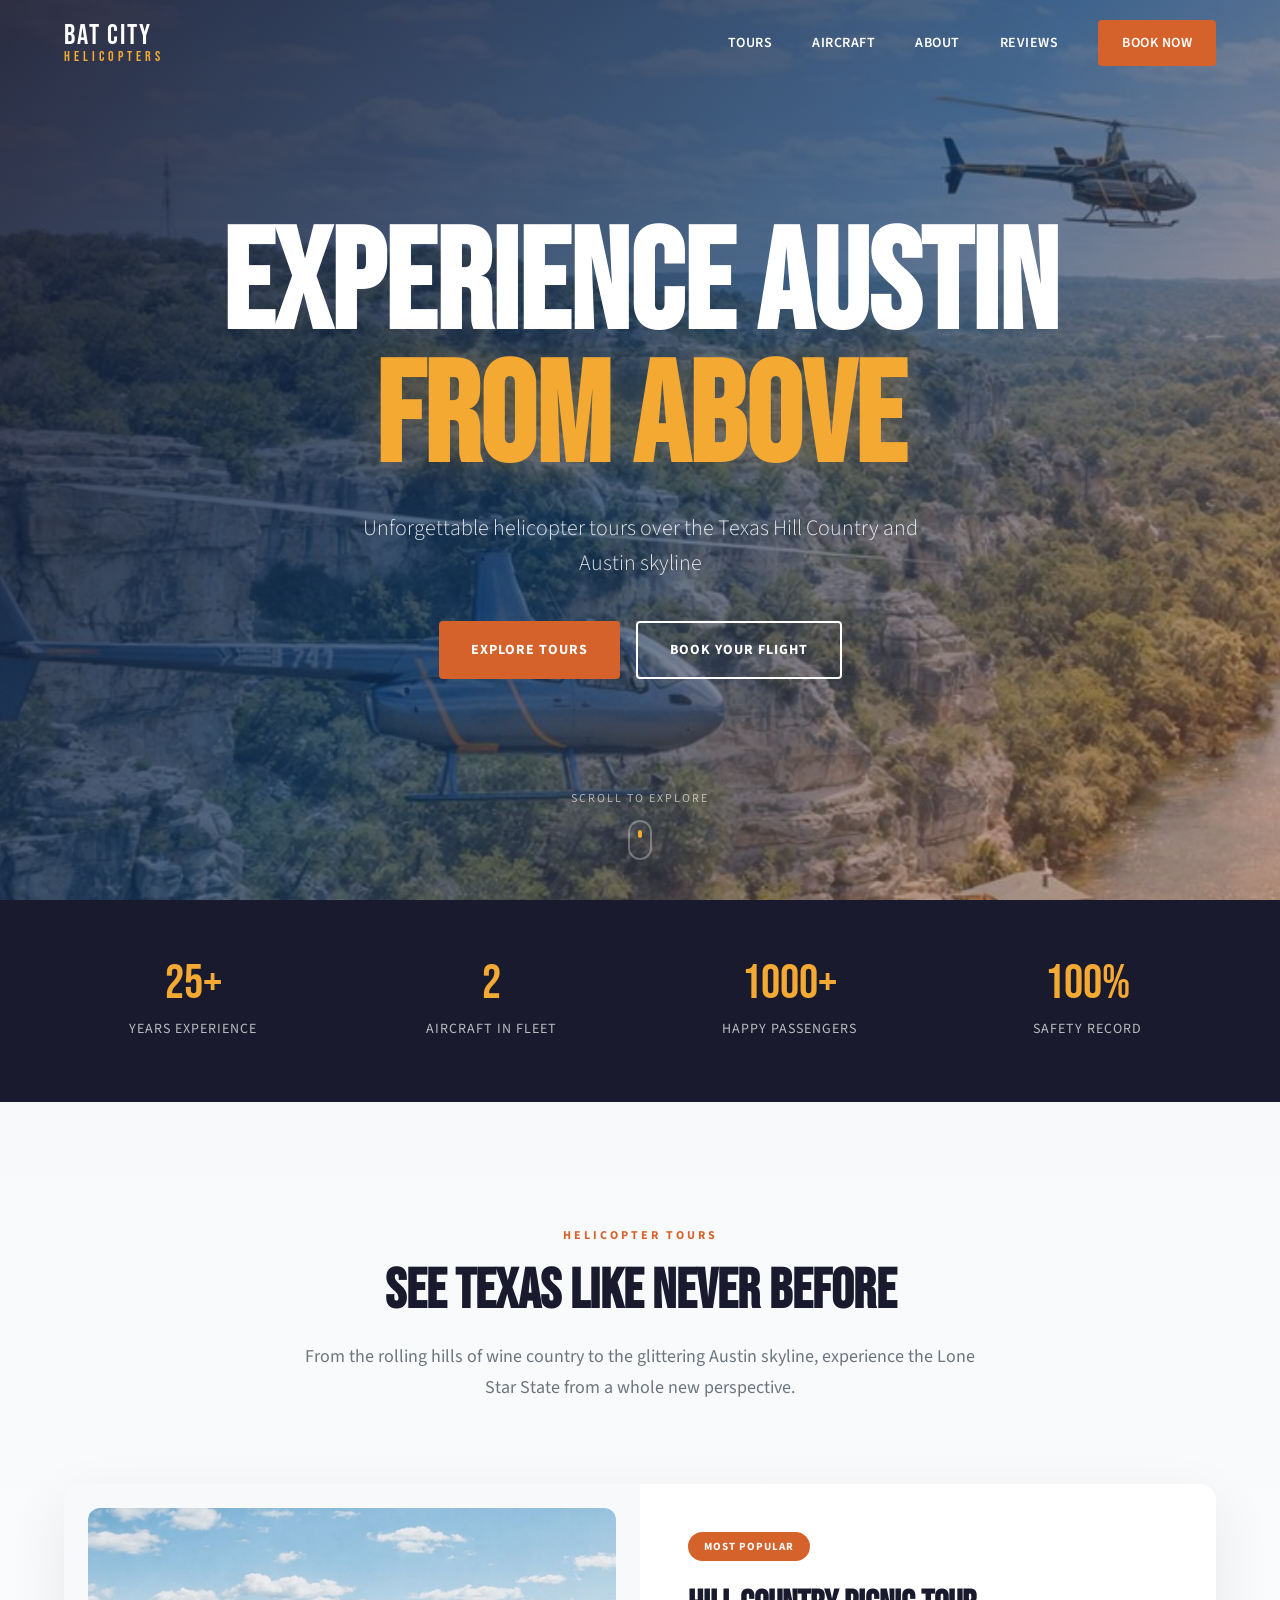
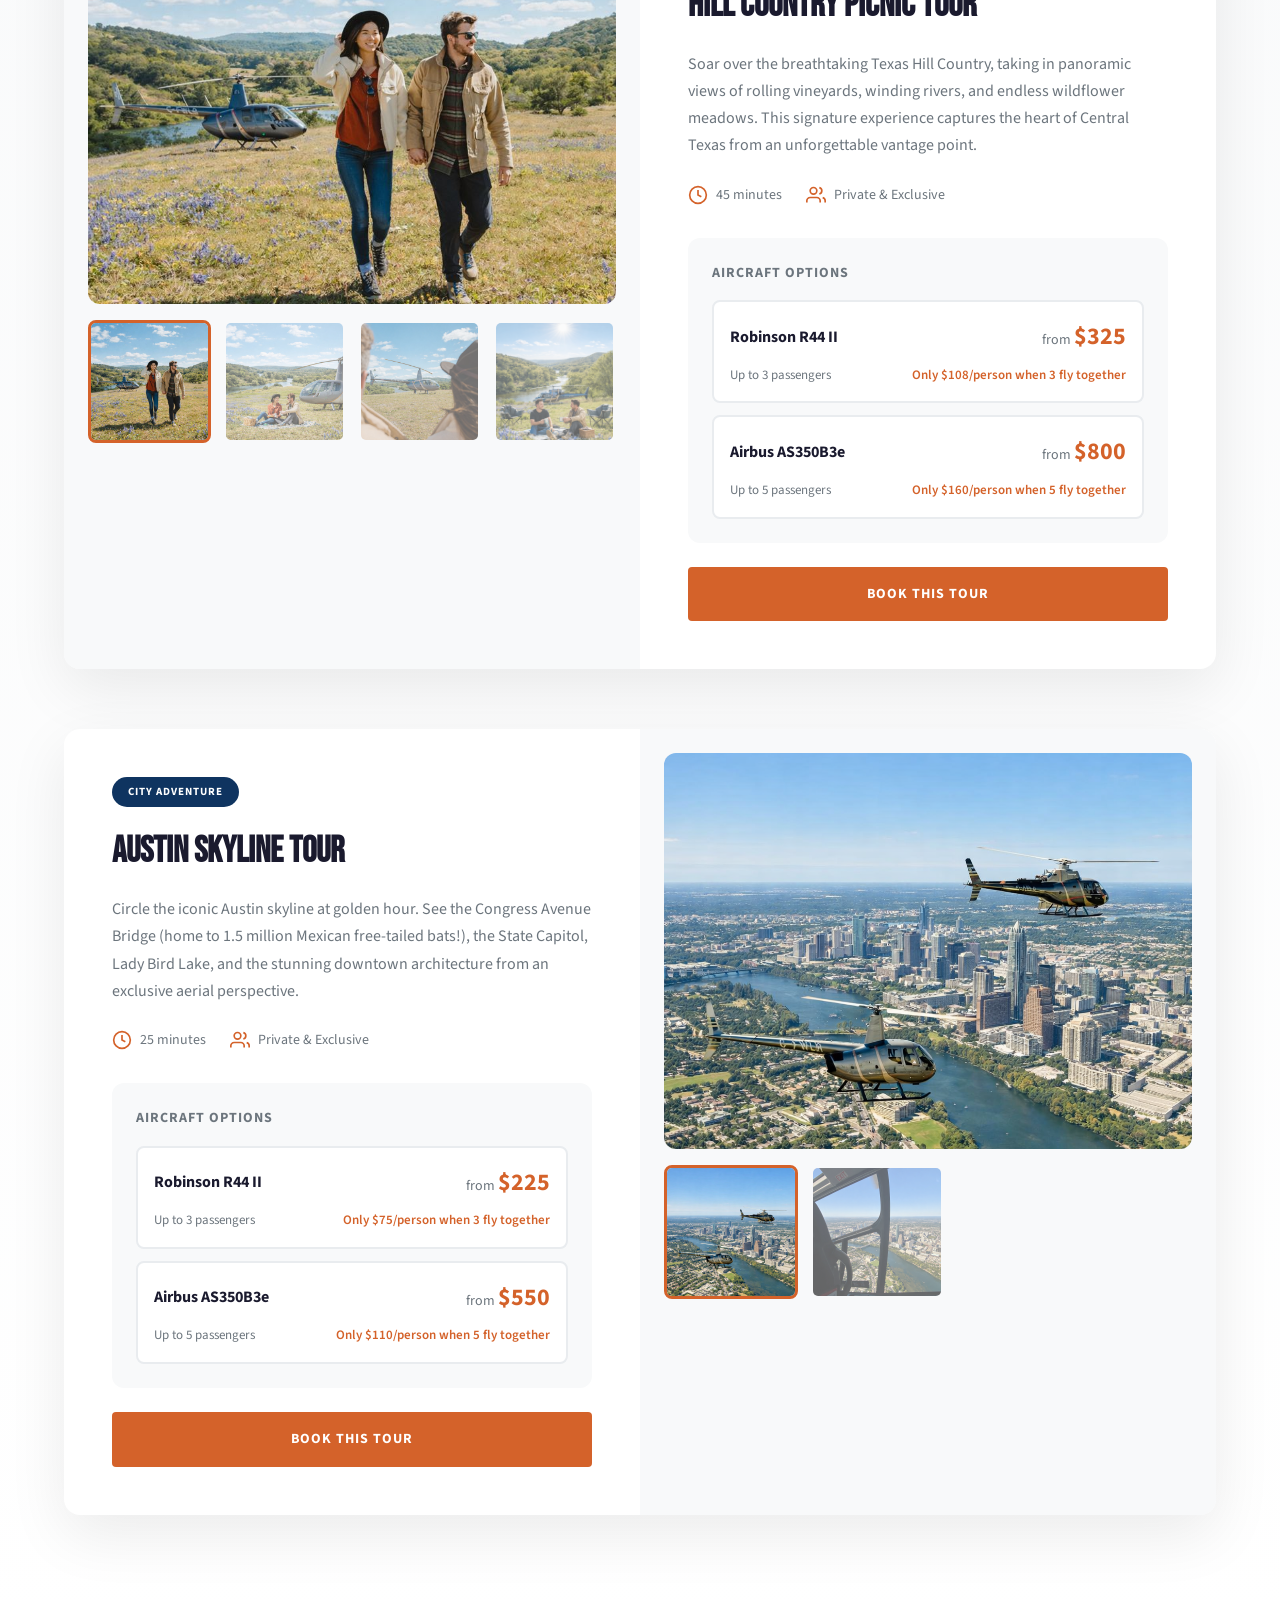
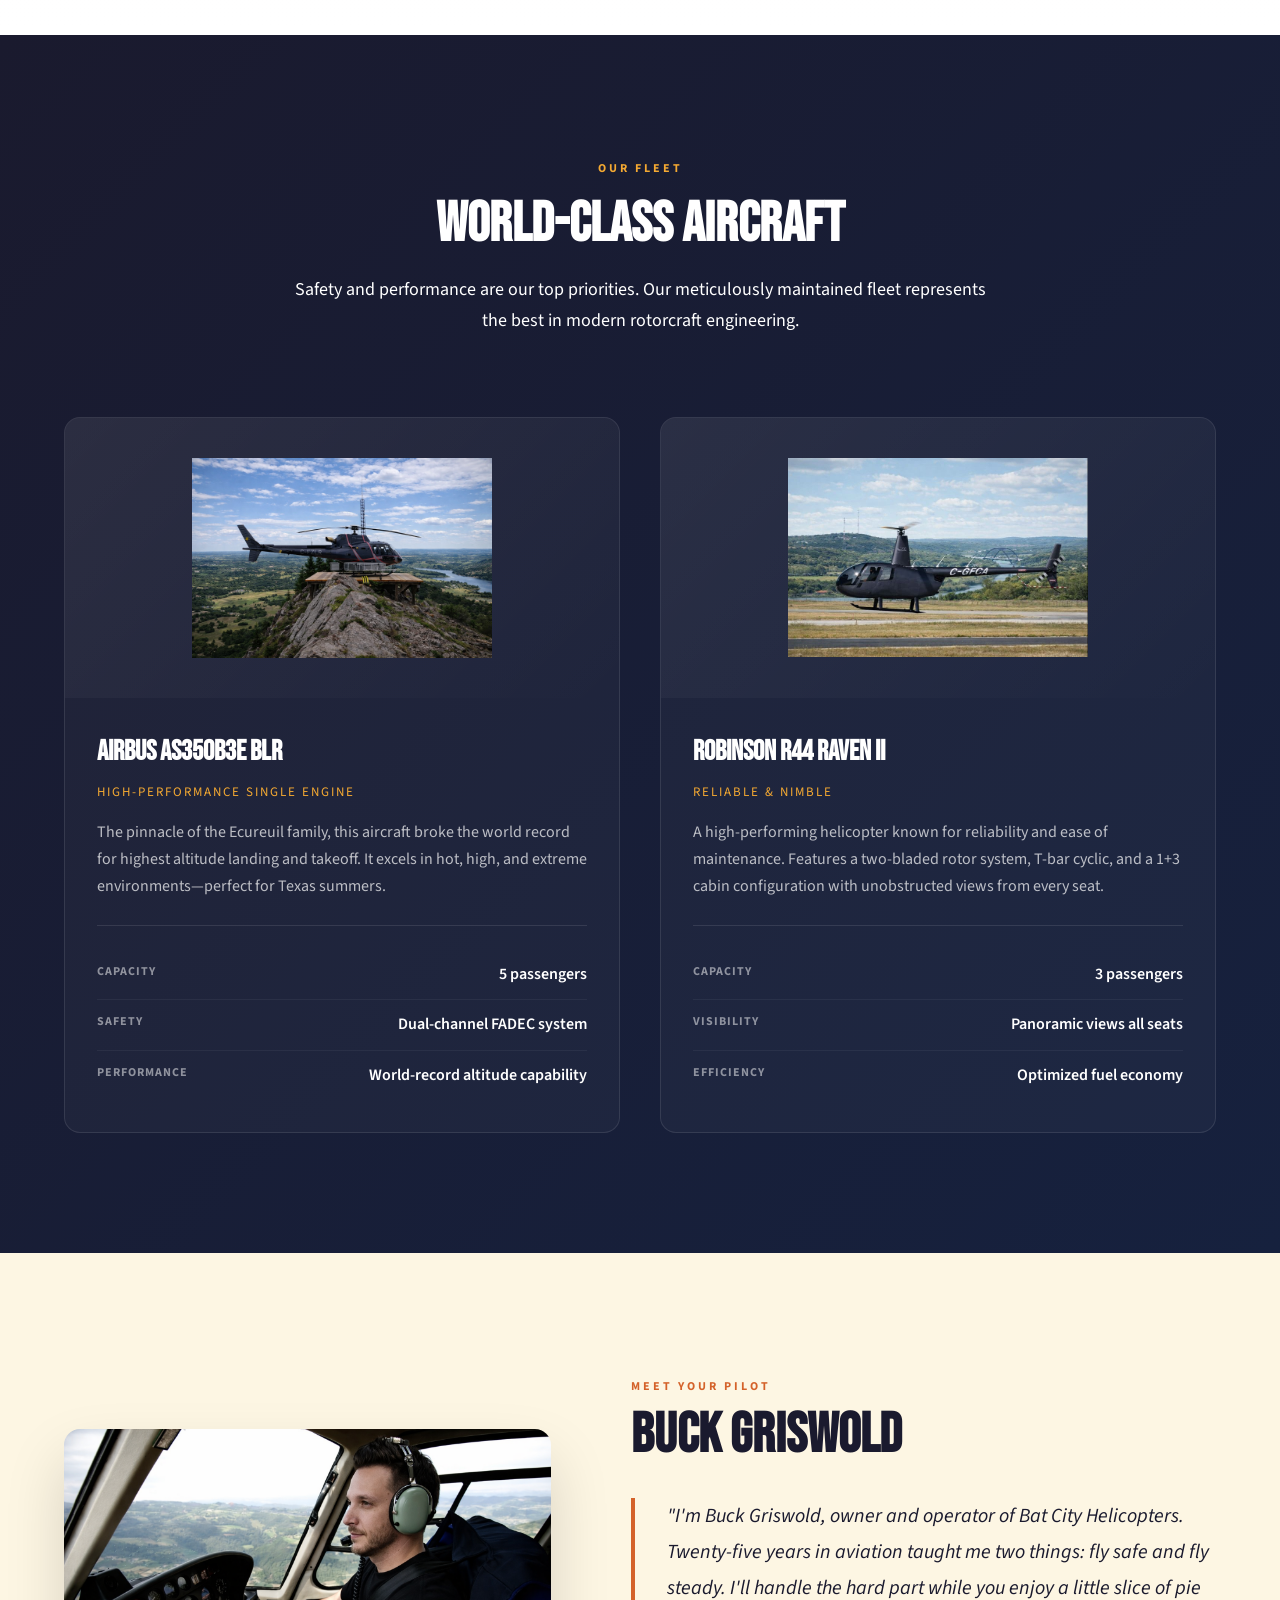
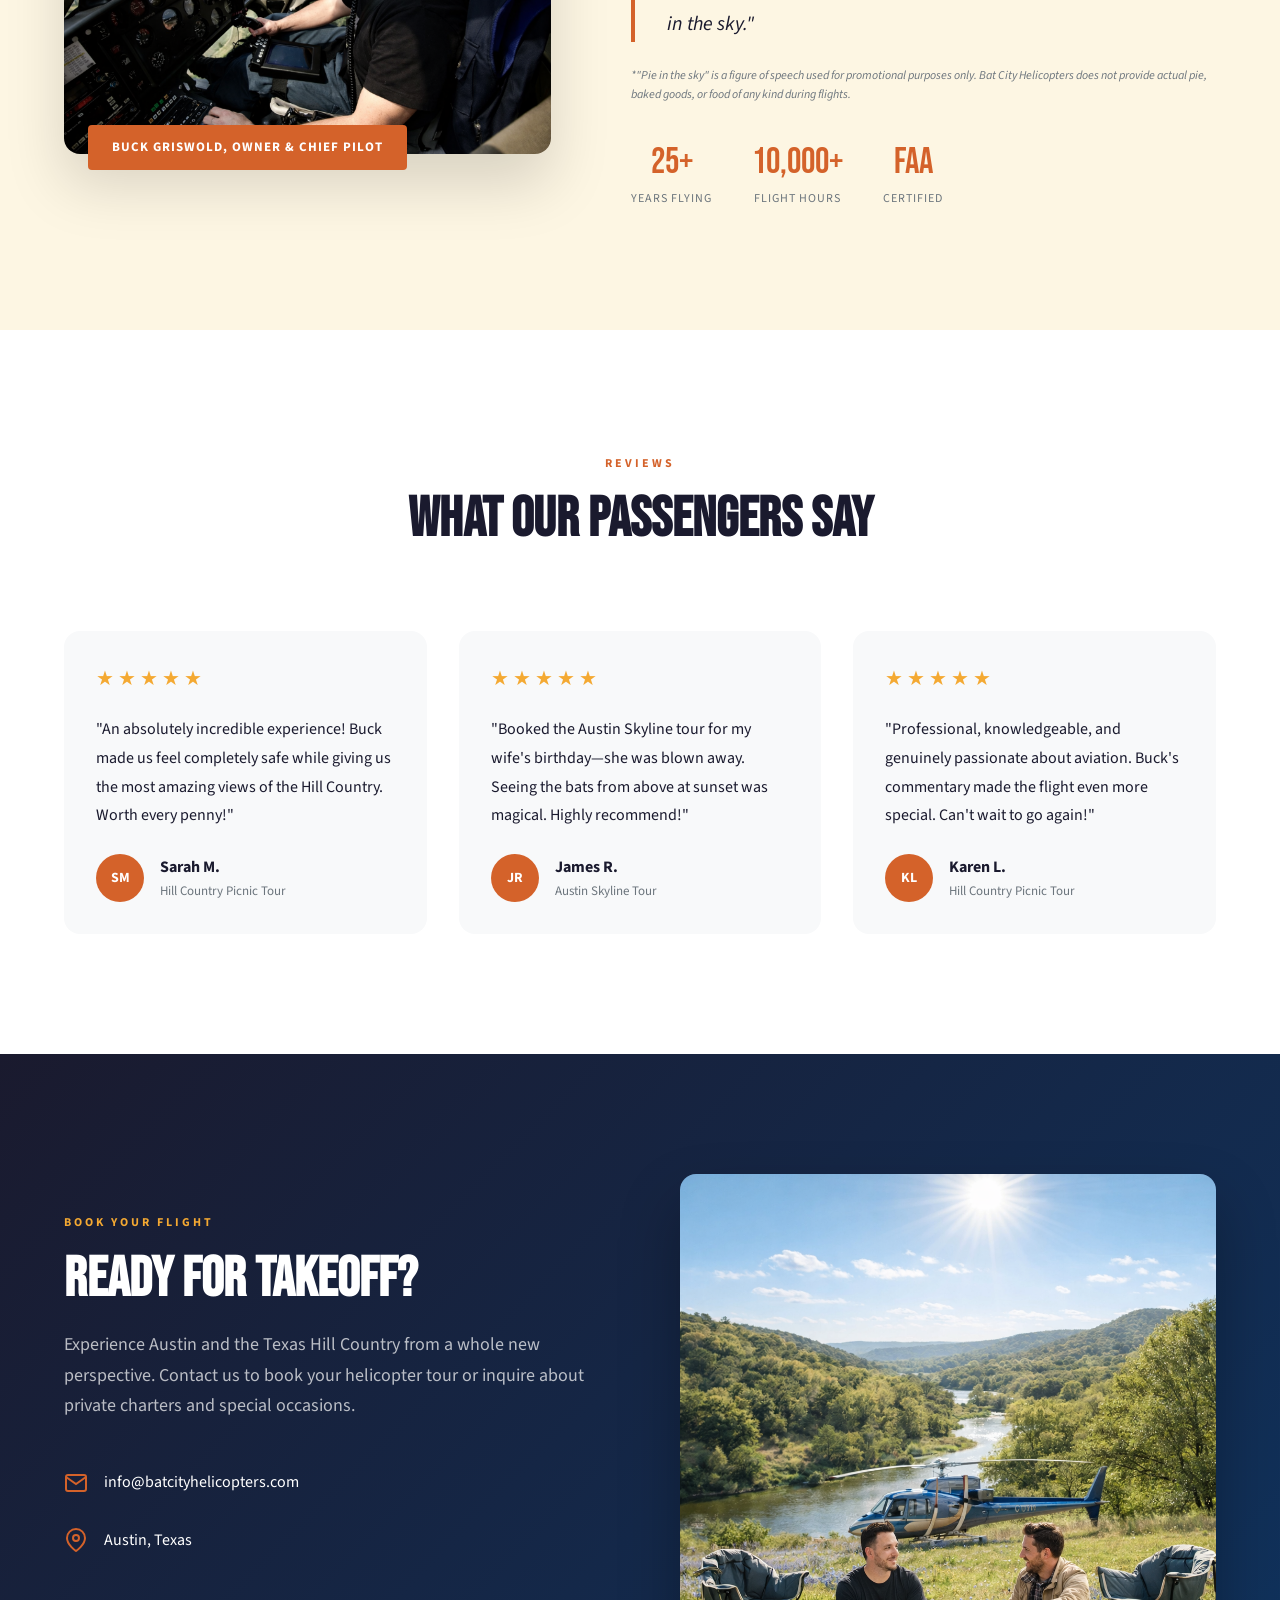
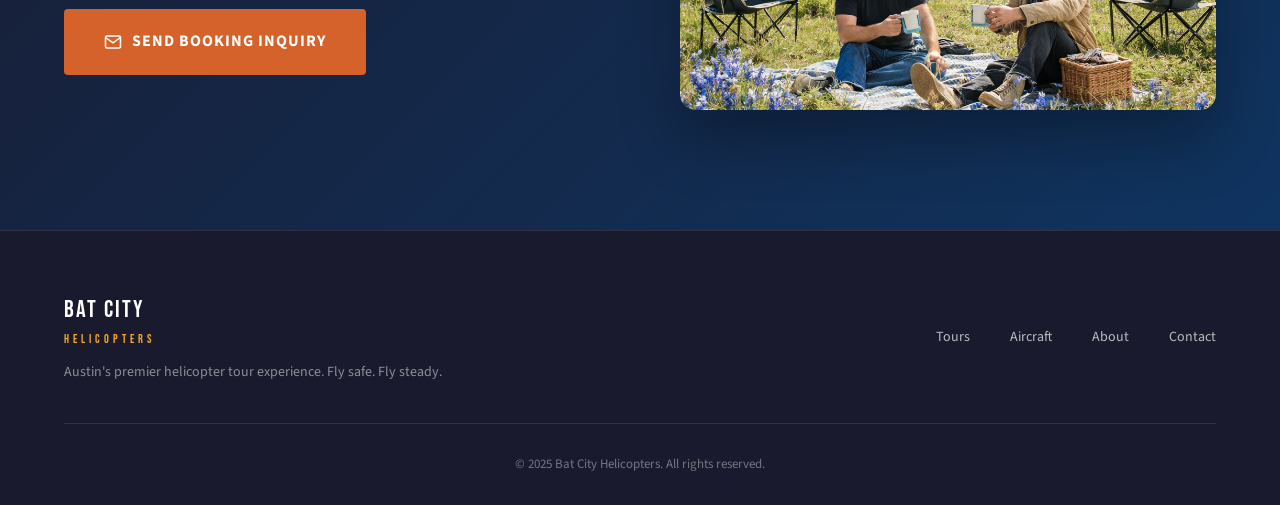
==== index.html @ bc4a003e "Remove hover effects from pricing options" ====
<!DOCTYPE html>
<html lang="en">
<head>
    <meta charset="UTF-8">
    <meta name="viewport" content="width=device-width, initial-scale=1.0">
    <title>Bat City Helicopters | Austin's Premier Helicopter Tours</title>
    <meta name="description" content="Experience Austin and the Texas Hill Country from above with Bat City Helicopters. Book private helicopter tours over the Austin skyline, Hill Country vineyards, and more. 25+ years of safe flying.">
    <meta name="keywords" content="Austin helicopter tours, Texas Hill Country helicopter, Austin skyline tour, helicopter rides Austin TX, aerial tours Austin, Bat City Helicopters">
    <meta name="author" content="Bat City Helicopters">
    
    <!-- Canonical URL -->
    <link rel="canonical" href="https://batcityhelicopters.com/">
    
    <!-- Open Graph / Facebook -->
    <meta property="og:type" content="website">
    <meta property="og:url" content="https://batcityhelicopters.com/">
    <meta property="og:title" content="Bat City Helicopters | Austin's Premier Helicopter Tours">
    <meta property="og:description" content="Experience Austin and the Texas Hill Country from above. Book private helicopter tours over the Austin skyline, Hill Country vineyards, and more.">
    <meta property="og:image" content="https://batcityhelicopters.com/assets/helicopters-over-hill-country.png">
    <meta property="og:site_name" content="Bat City Helicopters">
    
    <!-- Twitter Card -->
    <meta name="twitter:card" content="summary_large_image">
    <meta name="twitter:url" content="https://batcityhelicopters.com/">
    <meta name="twitter:title" content="Bat City Helicopters | Austin's Premier Helicopter Tours">
    <meta name="twitter:description" content="Experience Austin and the Texas Hill Country from above. Book private helicopter tours over the Austin skyline, Hill Country vineyards, and more.">
    <meta name="twitter:image" content="https://batcityhelicopters.com/assets/helicopters-over-hill-country.png">
    
    <!-- Favicon -->
    <link rel="icon" type="image/svg+xml" href="favicon.svg">
    <link rel="preconnect" href="https://fonts.googleapis.com">
    <link rel="preconnect" href="https://fonts.gstatic.com" crossorigin>
    <link href="https://fonts.googleapis.com/css2?family=Bebas+Neue&family=Source+Sans+3:wght@300;400;600;700&display=swap" rel="stylesheet">
    <link rel="stylesheet" href="styles.css">
    
    <!-- Structured Data - Local Business -->
    <script type="application/ld+json">
    {
        "@context": "https://schema.org",
        "@type": "TouristAttraction",
        "name": "Bat City Helicopters",
        "description": "Austin's premier helicopter tour company offering scenic flights over the Texas Hill Country and Austin skyline.",
        "url": "https://batcityhelicopters.com",
        "logo": "https://batcityhelicopters.com/favicon.svg",
        "image": "https://batcityhelicopters.com/assets/helicopters-over-hill-country.png",
        "address": {
            "@type": "PostalAddress",
            "addressLocality": "Austin",
            "addressRegion": "TX",
            "addressCountry": "US"
        },
        "geo": {
            "@type": "GeoCoordinates",
            "latitude": "30.2672",
            "longitude": "-97.7431"
        },
        "priceRange": "$225-$800",
        "openingHoursSpecification": {
            "@type": "OpeningHoursSpecification",
            "dayOfWeek": ["Monday", "Tuesday", "Wednesday", "Thursday", "Friday", "Saturday", "Sunday"],
            "opens": "08:00",
            "closes": "18:00"
        },
        "sameAs": [],
        "hasOfferCatalog": {
            "@type": "OfferCatalog",
            "name": "Helicopter Tours",
            "itemListElement": [
                {
                    "@type": "Offer",
                    "itemOffered": {
                        "@type": "TouristTrip",
                        "name": "Hill Country Picnic Tour",
                        "description": "45-minute scenic helicopter tour over the Texas Hill Country"
                    },
                    "price": "325.00",
                    "priceCurrency": "USD"
                },
                {
                    "@type": "Offer",
                    "itemOffered": {
                        "@type": "TouristTrip",
                        "name": "Austin Skyline Tour",
                        "description": "25-minute helicopter tour over downtown Austin and Lady Bird Lake"
                    },
                    "price": "225.00",
                    "priceCurrency": "USD"
                }
            ]
        }
    }
    </script>
</head>
<body>
    <!-- Navigation -->
    <nav class="nav">
        <div class="nav-container">
            <a href="#" class="logo">
                <span class="logo-bat">BAT CITY</span>
                <span class="logo-heli">HELICOPTERS</span>
            </a>
            <div class="nav-links">
                <a href="#tours">Tours</a>
                <a href="#aircraft">Aircraft</a>
                <a href="#about">About</a>
                <a href="#testimonials">Reviews</a>
                <a href="#contact" class="nav-cta">Book Now</a>
            </div>
            <button class="mobile-menu-btn" aria-label="Toggle menu">
                <span></span>
                <span></span>
                <span></span>
            </button>
        </div>
    </nav>

    <!-- Hero Section -->
    <header class="hero">
        <div class="hero-bg">
            <img src="assets/helicopters-over-hill-country.png" alt="Helicopter flying over Texas Hill Country">
        </div>
        <div class="hero-overlay"></div>
        <div class="hero-content">
            <h1 class="hero-title">
                <span class="hero-title-line">EXPERIENCE AUSTIN</span>
                <span class="hero-title-line accent">FROM ABOVE</span>
            </h1>
            <p class="hero-subtitle">Unforgettable helicopter tours over the Texas Hill Country and Austin skyline</p>
            <div class="hero-cta">
                <a href="#tours" class="btn btn-primary">Explore Tours</a>
                <a href="#contact" class="btn btn-secondary">Book Your Flight</a>
            </div>
        </div>
        <div class="hero-scroll">
            <span>Scroll to explore</span>
            <div class="scroll-indicator"></div>
        </div>
    </header>

    <!-- Stats Bar -->
    <section class="stats-bar">
        <div class="container">
            <div class="stat">
                <span class="stat-number">25+</span>
                <span class="stat-label">Years Experience</span>
            </div>
            <div class="stat">
                <span class="stat-number">2</span>
                <span class="stat-label">Aircraft in Fleet</span>
            </div>
            <div class="stat">
                <span class="stat-number">1000+</span>
                <span class="stat-label">Happy Passengers</span>
            </div>
            <div class="stat">
                <span class="stat-number">100%</span>
                <span class="stat-label">Safety Record</span>
            </div>
        </div>
    </section>

    <!-- Tours Section -->
    <section id="tours" class="tours">
        <div class="container">
            <div class="section-header">
                <span class="section-tag">Helicopter Tours</span>
                <h2 class="section-title">See Texas Like Never Before</h2>
                <p class="section-desc">From the rolling hills of wine country to the glittering Austin skyline, experience the Lone Star State from a whole new perspective.</p>
            </div>

            <!-- Hill Country Picnic Tour -->
            <div class="tour-card tour-featured">
                <div class="tour-gallery">
                    <div class="tour-gallery-main">
                        <img src="assets/hill-country-picnic-heli-tour.png" alt="Hill Country Picnic Helicopter Tour" id="gallery-main">
                    </div>
                    <div class="tour-gallery-thumbs">
                        <button class="thumb active" data-img="assets/hill-country-picnic-heli-tour.png">
                            <img src="assets/hill-country-picnic-heli-tour.png" alt="Tour view 1">
                        </button>
                        <button class="thumb" data-img="assets/hill-country-picnic-heli-tour-2.png">
                            <img src="assets/hill-country-picnic-heli-tour-2.png" alt="Tour view 2">
                        </button>
                        <button class="thumb" data-img="assets/hill-country-picnic-heli-tour-3.png">
                            <img src="assets/hill-country-picnic-heli-tour-3.png" alt="Tour view 3">
                        </button>
                        <button class="thumb" data-img="assets/hill-country-picnic-heli-tour-with-buck.png">
                            <img src="assets/hill-country-picnic-heli-tour-with-buck.png" alt="Tour with Buck">
                        </button>
                    </div>
                </div>
                <div class="tour-info">
                    <span class="tour-badge">Most Popular</span>
                    <h3 class="tour-title">Hill Country Picnic Tour</h3>
                    <p class="tour-desc">Soar over the breathtaking Texas Hill Country, taking in panoramic views of rolling vineyards, winding rivers, and endless wildflower meadows. This signature experience captures the heart of Central Texas from an unforgettable vantage point.</p>
                    <div class="tour-details">
                        <div class="tour-detail">
                            <svg viewBox="0 0 24 24" fill="none" stroke="currentColor" stroke-width="2">
                                <circle cx="12" cy="12" r="10"></circle>
                                <path d="M12 6v6l4 2"></path>
                            </svg>
                            <span>45 minutes</span>
                        </div>
                        <div class="tour-detail">
                            <svg viewBox="0 0 24 24" fill="none" stroke="currentColor" stroke-width="2">
                                <path d="M17 21v-2a4 4 0 0 0-4-4H5a4 4 0 0 0-4 4v2"></path>
                                <circle cx="9" cy="7" r="4"></circle>
                                <path d="M23 21v-2a4 4 0 0 0-3-3.87"></path>
                                <path d="M16 3.13a4 4 0 0 1 0 7.75"></path>
                            </svg>
                            <span>Private & Exclusive</span>
                        </div>
                    </div>
                    
                    <div class="tour-pricing">
                        <h4>Aircraft Options</h4>
                        <div class="pricing-options">
                            <div class="pricing-option">
                                <div class="pricing-header">
                                    <span class="aircraft-name">Robinson R44 II</span>
                                    <span class="price-from">from <strong>$325</strong></span>
                                </div>
                                <div class="pricing-details">
                                    <span>Up to 3 passengers</span>
                                    <span class="price-per">Only $108/person when 3 fly together</span>
                                </div>
                            </div>
                            <div class="pricing-option">
                                <div class="pricing-header">
                                    <span class="aircraft-name">Airbus AS350B3e</span>
                                    <span class="price-from">from <strong>$800</strong></span>
                                </div>
                                <div class="pricing-details">
                                    <span>Up to 5 passengers</span>
                                    <span class="price-per">Only $160/person when 5 fly together</span>
                                </div>
                            </div>
                        </div>
                    </div>
                    <a href="#contact" class="btn btn-primary btn-full">Book This Tour</a>
                </div>
            </div>

            <!-- Austin Skyline Tour -->
            <div class="tour-card tour-featured tour-reverse">
                <div class="tour-gallery">
                    <div class="tour-gallery-main">
                        <img src="assets/austin-city-skyline-tour.png" alt="Austin Skyline Helicopter Tour" id="gallery-main-skyline">
                    </div>
                    <div class="tour-gallery-thumbs tour-gallery-thumbs-2">
                        <button class="thumb active" data-img="assets/austin-city-skyline-tour.png" data-gallery="skyline">
                            <img src="assets/austin-city-skyline-tour.png" alt="Austin skyline aerial view">
                        </button>
                        <button class="thumb" data-img="assets/austin-skyline-from-cockpit.png" data-gallery="skyline">
                            <img src="assets/austin-skyline-from-cockpit.png" alt="Austin skyline from cockpit">
                        </button>
                    </div>
                </div>
                <div class="tour-info">
                    <span class="tour-badge secondary">City Adventure</span>
                    <h3 class="tour-title">Austin Skyline Tour</h3>
                    <p class="tour-desc">Circle the iconic Austin skyline at golden hour. See the Congress Avenue Bridge (home to 1.5 million Mexican free-tailed bats!), the State Capitol, Lady Bird Lake, and the stunning downtown architecture from an exclusive aerial perspective.</p>
                    <div class="tour-details">
                        <div class="tour-detail">
                            <svg viewBox="0 0 24 24" fill="none" stroke="currentColor" stroke-width="2">
                                <circle cx="12" cy="12" r="10"></circle>
                                <path d="M12 6v6l4 2"></path>
                            </svg>
                            <span>25 minutes</span>
                        </div>
                        <div class="tour-detail">
                            <svg viewBox="0 0 24 24" fill="none" stroke="currentColor" stroke-width="2">
                                <path d="M17 21v-2a4 4 0 0 0-4-4H5a4 4 0 0 0-4 4v2"></path>
                                <circle cx="9" cy="7" r="4"></circle>
                                <path d="M23 21v-2a4 4 0 0 0-3-3.87"></path>
                                <path d="M16 3.13a4 4 0 0 1 0 7.75"></path>
                            </svg>
                            <span>Private & Exclusive</span>
                        </div>
                    </div>
                    
                    <div class="tour-pricing">
                        <h4>Aircraft Options</h4>
                        <div class="pricing-options">
                            <div class="pricing-option">
                                <div class="pricing-header">
                                    <span class="aircraft-name">Robinson R44 II</span>
                                    <span class="price-from">from <strong>$225</strong></span>
                                </div>
                                <div class="pricing-details">
                                    <span>Up to 3 passengers</span>
                                    <span class="price-per">Only $75/person when 3 fly together</span>
                                </div>
                            </div>
                            <div class="pricing-option">
                                <div class="pricing-header">
                                    <span class="aircraft-name">Airbus AS350B3e</span>
                                    <span class="price-from">from <strong>$550</strong></span>
                                </div>
                                <div class="pricing-details">
                                    <span>Up to 5 passengers</span>
                                    <span class="price-per">Only $110/person when 5 fly together</span>
                                </div>
                            </div>
                        </div>
                    </div>
                    <a href="#contact" class="btn btn-primary btn-full">Book This Tour</a>
                </div>
            </div>
        </div>
    </section>

    <!-- Aircraft Section -->
    <section id="aircraft" class="aircraft">
        <div class="container">
            <div class="section-header light">
                <span class="section-tag">Our Fleet</span>
                <h2 class="section-title">World-Class Aircraft</h2>
                <p class="section-desc">Safety and performance are our top priorities. Our meticulously maintained fleet represents the best in modern rotorcraft engineering.</p>
            </div>

            <div class="aircraft-grid">
                <div class="aircraft-card">
                    <div class="aircraft-image">
                        <img src="assets/Airbus-AS350B3e-helicopter.png" alt="Airbus AS350B3e BLR Helicopter">
                    </div>
                    <div class="aircraft-info">
                        <h3>Airbus AS350B3e BLR</h3>
                        <span class="aircraft-subtitle">High-Performance Single Engine</span>
                        <p>The pinnacle of the Ecureuil family, this aircraft broke the world record for highest altitude landing and takeoff. It excels in hot, high, and extreme environments—perfect for Texas summers.</p>
                        <ul class="aircraft-specs">
                            <li>
                                <strong>Capacity</strong>
                                <span>5 passengers</span>
                            </li>
                            <li>
                                <strong>Safety</strong>
                                <span>Dual-channel FADEC system</span>
                            </li>
                            <li>
                                <strong>Performance</strong>
                                <span>World-record altitude capability</span>
                            </li>
                        </ul>
                    </div>
                </div>

                <div class="aircraft-card">
                    <div class="aircraft-image">
                        <img src="assets/Robinson-RH44II-helicopter.png" alt="Robinson R44 Raven II Helicopter">
                    </div>
                    <div class="aircraft-info">
                        <h3>Robinson R44 Raven II</h3>
                        <span class="aircraft-subtitle">Reliable & Nimble</span>
                        <p>A high-performing helicopter known for reliability and ease of maintenance. Features a two-bladed rotor system, T-bar cyclic, and a 1+3 cabin configuration with unobstructed views from every seat.</p>
                        <ul class="aircraft-specs">
                            <li>
                                <strong>Capacity</strong>
                                <span>3 passengers</span>
                            </li>
                            <li>
                                <strong>Visibility</strong>
                                <span>Panoramic views all seats</span>
                            </li>
                            <li>
                                <strong>Efficiency</strong>
                                <span>Optimized fuel economy</span>
                            </li>
                        </ul>
                    </div>
                </div>
            </div>
        </div>
    </section>

    <!-- About Section -->
    <section id="about" class="about">
        <div class="container">
            <div class="about-content">
                <div class="about-image">
                    <img src="assets/buck-griswold-cockpit-shot.PNG" alt="Buck Griswold in helicopter cockpit">
                    <div class="about-image-caption">Buck Griswold, Owner & Chief Pilot</div>
                </div>
                <div class="about-text">
                    <span class="section-tag">Meet Your Pilot</span>
                    <h2 class="section-title">Buck Griswold</h2>
                    <blockquote class="about-quote">
                        "I'm Buck Griswold, owner and operator of Bat City Helicopters. Twenty-five years in aviation taught me two things: fly safe and fly steady. I'll handle the hard part while you enjoy a little slice of pie in the sky."
                    </blockquote>
                    <p class="about-disclaimer">*"Pie in the sky" is a figure of speech used for promotional purposes only. Bat City Helicopters does not provide actual pie, baked goods, or food of any kind during flights.</p>
                    <div class="about-credentials">
                        <div class="credential">
                            <span class="credential-number">25+</span>
                            <span class="credential-label">Years Flying</span>
                        </div>
                        <div class="credential">
                            <span class="credential-number">10,000+</span>
                            <span class="credential-label">Flight Hours</span>
                        </div>
                        <div class="credential">
                            <span class="credential-number">FAA</span>
                            <span class="credential-label">Certified</span>
                        </div>
                    </div>
                </div>
            </div>
        </div>
    </section>

    <!-- Testimonials Section -->
    <section id="testimonials" class="testimonials">
        <div class="container">
            <div class="section-header">
                <span class="section-tag">Reviews</span>
                <h2 class="section-title">What Our Passengers Say</h2>
            </div>
            <div class="testimonial-grid">
                <div class="testimonial-card">
                    <div class="testimonial-stars">★★★★★</div>
                    <p class="testimonial-text">"An absolutely incredible experience! Buck made us feel completely safe while giving us the most amazing views of the Hill Country. Worth every penny!"</p>
                    <div class="testimonial-author">
                        <div class="author-avatar">SM</div>
                        <div class="author-info">
                            <span class="author-name">Sarah M.</span>
                            <span class="author-tour">Hill Country Picnic Tour</span>
                        </div>
                    </div>
                </div>
                <div class="testimonial-card">
                    <div class="testimonial-stars">★★★★★</div>
                    <p class="testimonial-text">"Booked the Austin Skyline tour for my wife's birthday—she was blown away. Seeing the bats from above at sunset was magical. Highly recommend!"</p>
                    <div class="testimonial-author">
                        <div class="author-avatar">JR</div>
                        <div class="author-info">
                            <span class="author-name">James R.</span>
                            <span class="author-tour">Austin Skyline Tour</span>
                        </div>
                    </div>
                </div>
                <div class="testimonial-card">
                    <div class="testimonial-stars">★★★★★</div>
                    <p class="testimonial-text">"Professional, knowledgeable, and genuinely passionate about aviation. Buck's commentary made the flight even more special. Can't wait to go again!"</p>
                    <div class="testimonial-author">
                        <div class="author-avatar">KL</div>
                        <div class="author-info">
                            <span class="author-name">Karen L.</span>
                            <span class="author-tour">Hill Country Picnic Tour</span>
                        </div>
                    </div>
                </div>
            </div>
        </div>
    </section>

    <!-- Contact Section -->
    <section id="contact" class="contact">
        <div class="container">
            <div class="contact-content">
                <div class="contact-info">
                    <span class="section-tag">Book Your Flight</span>
                    <h2 class="section-title">Ready for Takeoff?</h2>
                    <p>Experience Austin and the Texas Hill Country from a whole new perspective. Contact us to book your helicopter tour or inquire about private charters and special occasions.</p>
                    <div class="contact-details">
                        <a href="mailto:info@batcityhelicopters.com" class="contact-item">
                            <svg viewBox="0 0 24 24" fill="none" stroke="currentColor" stroke-width="2">
                                <path d="M4 4h16c1.1 0 2 .9 2 2v12c0 1.1-.9 2-2 2H4c-1.1 0-2-.9-2-2V6c0-1.1.9-2 2-2z"></path>
                                <polyline points="22,6 12,13 2,6"></polyline>
                            </svg>
                            <span>info@batcityhelicopters.com</span>
                        </a>
                        <div class="contact-item">
                            <svg viewBox="0 0 24 24" fill="none" stroke="currentColor" stroke-width="2">
                                <path d="M21 10c0 7-9 13-9 13s-9-6-9-13a9 9 0 0 1 18 0z"></path>
                                <circle cx="12" cy="10" r="3"></circle>
                            </svg>
                            <span>Austin, Texas</span>
                        </div>
                    </div>
                    <a href="mailto:info@batcityhelicopters.com?subject=Helicopter%20Tour%20Booking%20Inquiry" class="btn btn-primary btn-large">
                        <svg viewBox="0 0 24 24" fill="none" stroke="currentColor" stroke-width="2">
                            <path d="M4 4h16c1.1 0 2 .9 2 2v12c0 1.1-.9 2-2 2H4c-1.1 0-2-.9-2-2V6c0-1.1.9-2 2-2z"></path>
                            <polyline points="22,6 12,13 2,6"></polyline>
                        </svg>
                        Send Booking Inquiry
                    </a>
                </div>
                <div class="contact-image">
                    <img src="assets/hill-country-picnic-heli-tour-with-buck.png" alt="Helicopter tour experience">
                </div>
            </div>
        </div>
    </section>

    <!-- Footer -->
    <footer class="footer">
        <div class="container">
            <div class="footer-content">
                <div class="footer-brand">
                    <span class="logo-bat">BAT CITY</span>
                    <span class="logo-heli">HELICOPTERS</span>
                    <p>Austin's premier helicopter tour experience. Fly safe. Fly steady.</p>
                </div>
                <div class="footer-links">
                    <a href="#tours">Tours</a>
                    <a href="#aircraft">Aircraft</a>
                    <a href="#about">About</a>
                    <a href="#contact">Contact</a>
                </div>
            </div>
            <div class="footer-bottom">
                <p>&copy; 2025 Bat City Helicopters. All rights reserved.</p>
            </div>
        </div>
    </footer>

    <script src="script.js"></script>
</body>
</html>
---- styles.css ----
/* ===================================
   BAT CITY HELICOPTERS - STYLES
   A Texas-inspired, bold design
   =================================== */

:root {
    /* Colors - Warm Texas sunset palette */
    --color-primary: #D4622A;
    --color-primary-dark: #B8501F;
    --color-primary-light: #E8854D;
    --color-accent: #F4A932;
    --color-dark: #1A1A2E;
    --color-dark-blue: #16213E;
    --color-navy: #0F3460;
    --color-cream: #FDF6E3;
    --color-white: #FFFFFF;
    --color-gray-100: #F8F9FA;
    --color-gray-200: #E9ECEF;
    --color-gray-300: #DEE2E6;
    --color-gray-600: #6C757D;
    --color-gray-800: #343A40;
    
    /* Typography */
    --font-display: 'Bebas Neue', sans-serif;
    --font-body: 'Source Sans 3', sans-serif;
    
    /* Spacing */
    --section-padding: 120px;
    --container-width: 1200px;
    
    /* Transitions */
    --transition-fast: 0.2s ease;
    --transition-medium: 0.3s ease;
    --transition-slow: 0.5s ease;
}

/* Reset & Base */
*, *::before, *::after {
    margin: 0;
    padding: 0;
    box-sizing: border-box;
}

html {
    scroll-behavior: smooth;
}

body {
    font-family: var(--font-body);
    font-size: 16px;
    line-height: 1.6;
    color: var(--color-gray-800);
    background-color: var(--color-white);
    overflow-x: hidden;
}

img {
    max-width: 100%;
    height: auto;
    display: block;
}

a {
    text-decoration: none;
    color: inherit;
    transition: color var(--transition-fast);
}

button {
    font-family: inherit;
    cursor: pointer;
    border: none;
    background: none;
}

.container {
    max-width: var(--container-width);
    margin: 0 auto;
    padding: 0 24px;
}

/* ===================================
   NAVIGATION
   =================================== */
.nav {
    position: fixed;
    top: 0;
    left: 0;
    right: 0;
    z-index: 1000;
    padding: 20px 0;
    transition: all var(--transition-medium);
}

.nav.scrolled {
    background: rgba(26, 26, 46, 0.95);
    backdrop-filter: blur(10px);
    padding: 12px 0;
}

.nav-container {
    max-width: var(--container-width);
    margin: 0 auto;
    padding: 0 24px;
    display: flex;
    justify-content: space-between;
    align-items: center;
}

.logo {
    display: flex;
    flex-direction: column;
    line-height: 1;
}

.logo-bat {
    font-family: var(--font-display);
    font-size: 28px;
    color: var(--color-white);
    letter-spacing: 2px;
}

.logo-heli {
    font-family: var(--font-display);
    font-size: 14px;
    color: var(--color-accent);
    letter-spacing: 4px;
}

.nav-links {
    display: flex;
    align-items: center;
    gap: 40px;
}

.nav-links a {
    font-weight: 600;
    font-size: 14px;
    letter-spacing: 0.5px;
    color: var(--color-white);
    text-transform: uppercase;
    position: relative;
}

.nav-links a:not(.nav-cta)::after {
    content: '';
    position: absolute;
    bottom: -4px;
    left: 0;
    width: 0;
    height: 2px;
    background: var(--color-accent);
    transition: width var(--transition-medium);
}

.nav-links a:not(.nav-cta):hover::after {
    width: 100%;
}

.nav-cta {
    background: var(--color-primary);
    padding: 12px 24px;
    border-radius: 4px;
    transition: all var(--transition-fast);
}

.nav-cta:hover {
    background: var(--color-primary-light);
    transform: translateY(-2px);
}

.mobile-menu-btn {
    display: none;
    flex-direction: column;
    gap: 5px;
    padding: 5px;
    z-index: 1001;
}

.mobile-menu-btn span {
    width: 24px;
    height: 2px;
    background: var(--color-white);
    transition: all var(--transition-fast);
    transform-origin: center;
}

/* Hamburger animation when active */
.mobile-menu-btn.active span:nth-child(1) {
    transform: rotate(45deg) translate(5px, 5px);
}

.mobile-menu-btn.active span:nth-child(2) {
    opacity: 0;
}

.mobile-menu-btn.active span:nth-child(3) {
    transform: rotate(-45deg) translate(5px, -5px);
}

/* ===================================
   HERO SECTION
   =================================== */
.hero {
    position: relative;
    min-height: 100vh;
    display: flex;
    align-items: center;
    justify-content: center;
    overflow: hidden;
}

.hero-bg {
    position: absolute;
    inset: 0;
    z-index: -2;
}

.hero-bg img {
    width: 100%;
    height: 100%;
    object-fit: cover;
    transform: scale(1.1);
    animation: heroZoom 20s ease-in-out infinite alternate;
}

@keyframes heroZoom {
    from { transform: scale(1.1); }
    to { transform: scale(1.0); }
}

.hero-overlay {
    position: absolute;
    inset: 0;
    z-index: -1;
    background: linear-gradient(
        135deg,
        rgba(26, 26, 46, 0.9) 0%,
        rgba(15, 52, 96, 0.7) 50%,
        rgba(212, 98, 42, 0.4) 100%
    );
}

.hero-content {
    text-align: center;
    padding: 0 24px;
    animation: fadeInUp 1s ease-out;
}

@keyframes fadeInUp {
    from {
        opacity: 0;
        transform: translateY(40px);
    }
    to {
        opacity: 1;
        transform: translateY(0);
    }
}

.hero-title {
    font-family: var(--font-display);
    font-size: clamp(48px, 12vw, 140px);
    line-height: 0.95;
    color: var(--color-white);
    margin-bottom: 24px;
}

.hero-title-line {
    display: block;
}

.hero-title-line.accent {
    color: var(--color-accent);
    text-shadow: 2px 2px 40px rgba(244, 169, 50, 0.3);
}

.hero-subtitle {
    font-size: clamp(16px, 2.5vw, 22px);
    color: rgba(255, 255, 255, 0.85);
    max-width: 600px;
    margin: 0 auto 40px;
    font-weight: 300;
}

.hero-cta {
    display: flex;
    gap: 16px;
    justify-content: center;
    flex-wrap: wrap;
}

.hero-scroll {
    position: absolute;
    bottom: 40px;
    left: 50%;
    transform: translateX(-50%);
    display: flex;
    flex-direction: column;
    align-items: center;
    gap: 12px;
    color: rgba(255, 255, 255, 0.6);
    font-size: 12px;
    text-transform: uppercase;
    letter-spacing: 2px;
    animation: fadeIn 1s ease-out 0.5s both;
}

@keyframes fadeIn {
    from { opacity: 0; }
    to { opacity: 1; }
}

.scroll-indicator {
    width: 24px;
    height: 40px;
    border: 2px solid rgba(255, 255, 255, 0.3);
    border-radius: 12px;
    position: relative;
}

.scroll-indicator::after {
    content: '';
    position: absolute;
    top: 8px;
    left: 50%;
    transform: translateX(-50%);
    width: 4px;
    height: 8px;
    background: var(--color-accent);
    border-radius: 2px;
    animation: scrollBounce 2s ease-in-out infinite;
}

@keyframes scrollBounce {
    0%, 100% { top: 8px; opacity: 1; }
    50% { top: 20px; opacity: 0.3; }
}

/* ===================================
   BUTTONS
   =================================== */
.btn {
    display: inline-flex;
    align-items: center;
    gap: 10px;
    padding: 16px 32px;
    font-size: 14px;
    font-weight: 700;
    text-transform: uppercase;
    letter-spacing: 1px;
    border-radius: 4px;
    transition: all var(--transition-fast);
}

.btn svg {
    width: 18px;
    height: 18px;
}

.btn-primary {
    background: var(--color-primary);
    color: var(--color-white);
}

.btn-primary:hover {
    background: var(--color-primary-dark);
    transform: translateY(-2px);
    box-shadow: 0 10px 30px rgba(212, 98, 42, 0.3);
}

.btn-secondary {
    background: transparent;
    color: var(--color-white);
    border: 2px solid var(--color-white);
}

.btn-secondary:hover {
    background: var(--color-white);
    color: var(--color-dark);
}

.btn-full {
    width: 100%;
    justify-content: center;
}

.btn-large {
    padding: 20px 40px;
    font-size: 16px;
}

/* ===================================
   STATS BAR
   =================================== */
.stats-bar {
    background: var(--color-dark);
    padding: 60px 0;
}

.stats-bar .container {
    display: grid;
    grid-template-columns: repeat(4, 1fr);
    gap: 40px;
}

.stat {
    text-align: center;
}

.stat-number {
    display: block;
    font-family: var(--font-display);
    font-size: 48px;
    color: var(--color-accent);
    line-height: 1;
    margin-bottom: 8px;
}

.stat-label {
    font-size: 14px;
    color: rgba(255, 255, 255, 0.7);
    text-transform: uppercase;
    letter-spacing: 1px;
}

/* ===================================
   SECTION HEADERS
   =================================== */
.section-header {
    text-align: center;
    max-width: 700px;
    margin: 0 auto 80px;
}

.section-header.light .section-title,
.section-header.light .section-desc {
    color: var(--color-white);
}

.section-header.light .section-tag {
    color: var(--color-accent);
}

.section-tag {
    display: inline-block;
    font-size: 12px;
    font-weight: 700;
    text-transform: uppercase;
    letter-spacing: 3px;
    color: var(--color-primary);
    margin-bottom: 16px;
}

.section-title {
    font-family: var(--font-display);
    font-size: clamp(36px, 6vw, 56px);
    color: var(--color-dark);
    line-height: 1.1;
    margin-bottom: 20px;
}

.section-desc {
    font-size: 18px;
    color: var(--color-gray-600);
    line-height: 1.7;
}

/* ===================================
   TOURS SECTION
   =================================== */
.tours {
    padding: var(--section-padding) 0;
    background: linear-gradient(180deg, var(--color-gray-100) 0%, var(--color-white) 100%);
}

.tour-card {
    background: var(--color-white);
    border-radius: 16px;
    overflow: hidden;
    box-shadow: 0 20px 60px rgba(0, 0, 0, 0.08);
    margin-bottom: 60px;
}

.tour-card:last-child {
    margin-bottom: 0;
}

.tour-featured {
    display: grid;
    grid-template-columns: 1fr 1fr;
}

.tour-gallery {
    padding: 24px;
    background: var(--color-gray-100);
}

.tour-gallery-main {
    border-radius: 12px;
    overflow: hidden;
    margin-bottom: 16px;
    aspect-ratio: 4/3;
}

.tour-gallery-main img {
    width: 100%;
    height: 100%;
    object-fit: cover;
    transition: transform var(--transition-slow);
}

.tour-gallery-main:hover img {
    transform: scale(1.05);
}

.tour-gallery-thumbs {
    display: grid;
    grid-template-columns: repeat(4, 1fr);
    gap: 12px;
}

.thumb {
    border-radius: 8px;
    overflow: hidden;
    aspect-ratio: 1;
    opacity: 0.6;
    transition: all var(--transition-fast);
    border: 3px solid transparent;
}

.thumb:hover,
.thumb.active {
    opacity: 1;
}

.thumb.active {
    border-color: var(--color-primary);
}

.thumb img {
    width: 100%;
    height: 100%;
    object-fit: cover;
}

.tour-info {
    padding: 48px;
    display: flex;
    flex-direction: column;
}

.tour-badge {
    display: inline-block;
    background: var(--color-primary);
    color: var(--color-white);
    padding: 6px 16px;
    border-radius: 50px;
    font-size: 11px;
    font-weight: 700;
    text-transform: uppercase;
    letter-spacing: 1px;
    margin-bottom: 16px;
    align-self: flex-start;
}

.tour-badge.secondary {
    background: var(--color-navy);
}

.tour-title {
    font-family: var(--font-display);
    font-size: 36px;
    color: var(--color-dark);
    margin-bottom: 16px;
}

.tour-desc {
    color: var(--color-gray-600);
    line-height: 1.7;
    margin-bottom: 24px;
}

.tour-details {
    display: flex;
    gap: 24px;
    margin-bottom: 32px;
}

.tour-detail {
    display: flex;
    align-items: center;
    gap: 8px;
    color: var(--color-gray-600);
    font-size: 14px;
}

.tour-detail svg {
    width: 20px;
    height: 20px;
    color: var(--color-primary);
}

.tour-pricing {
    background: var(--color-gray-100);
    border-radius: 12px;
    padding: 24px;
    margin-bottom: 24px;
    flex-grow: 1;
}

.tour-pricing h4 {
    font-size: 14px;
    text-transform: uppercase;
    letter-spacing: 1px;
    color: var(--color-gray-600);
    margin-bottom: 16px;
}

.pricing-options {
    display: flex;
    flex-direction: column;
    gap: 12px;
}

.pricing-options.horizontal {
    flex-direction: row;
}

.pricing-options.horizontal .pricing-option {
    flex: 1;
}

.pricing-option {
    background: var(--color-white);
    border-radius: 8px;
    padding: 16px;
    border: 2px solid var(--color-gray-200);
}

.pricing-header {
    display: flex;
    justify-content: space-between;
    align-items: center;
    margin-bottom: 8px;
}

.aircraft-name {
    font-weight: 700;
    color: var(--color-dark);
}

.price-from {
    font-size: 14px;
    color: var(--color-gray-600);
}

.price-from strong {
    font-size: 24px;
    color: var(--color-primary);
}

.pricing-details {
    display: flex;
    justify-content: space-between;
    font-size: 13px;
    color: var(--color-gray-600);
}

.price-per {
    color: var(--color-primary);
    font-weight: 600;
}

/* Reversed Tour Card (image on right) */
.tour-reverse {
    direction: rtl;
}

.tour-reverse > * {
    direction: ltr;
}

/* 2-thumbnail gallery */
.tour-gallery-thumbs-2 {
    grid-template-columns: repeat(2, 1fr);
    max-width: 280px;
}

/* Horizontal Tour Card */
.tour-horizontal {
    display: grid;
    grid-template-columns: 1fr 1.5fr;
}

.tour-image {
    overflow: hidden;
}

.tour-image img {
    width: 100%;
    height: 100%;
    object-fit: cover;
    transition: transform var(--transition-slow);
}

.tour-horizontal:hover .tour-image img {
    transform: scale(1.05);
}

/* ===================================
   AIRCRAFT SECTION
   =================================== */
.aircraft {
    padding: var(--section-padding) 0;
    background: linear-gradient(135deg, var(--color-dark) 0%, var(--color-dark-blue) 100%);
}

.aircraft-grid {
    display: grid;
    grid-template-columns: repeat(2, 1fr);
    gap: 40px;
}

.aircraft-card {
    background: rgba(255, 255, 255, 0.03);
    border: 1px solid rgba(255, 255, 255, 0.1);
    border-radius: 16px;
    overflow: hidden;
    transition: all var(--transition-medium);
}

.aircraft-card:hover {
    transform: translateY(-8px);
    border-color: var(--color-primary);
    box-shadow: 0 30px 60px rgba(0, 0, 0, 0.3);
}

.aircraft-image {
    padding: 40px;
    background: linear-gradient(135deg, rgba(255, 255, 255, 0.05) 0%, transparent 100%);
    display: flex;
    align-items: center;
    justify-content: center;
    min-height: 280px;
}

.aircraft-image img {
    max-height: 200px;
    object-fit: contain;
    transition: transform var(--transition-medium);
}

.aircraft-card:hover .aircraft-image img {
    transform: scale(1.1);
}

.aircraft-info {
    padding: 32px;
}

.aircraft-info h3 {
    font-family: var(--font-display);
    font-size: 28px;
    color: var(--color-white);
    margin-bottom: 8px;
}

.aircraft-subtitle {
    display: block;
    font-size: 13px;
    text-transform: uppercase;
    letter-spacing: 2px;
    color: var(--color-accent);
    margin-bottom: 16px;
}

.aircraft-info p {
    color: rgba(255, 255, 255, 0.7);
    line-height: 1.7;
    margin-bottom: 24px;
}

.aircraft-specs {
    list-style: none;
    border-top: 1px solid rgba(255, 255, 255, 0.1);
    padding-top: 24px;
}

.aircraft-specs li {
    display: flex;
    justify-content: space-between;
    padding: 12px 0;
    border-bottom: 1px solid rgba(255, 255, 255, 0.05);
}

.aircraft-specs li:last-child {
    border-bottom: none;
}

.aircraft-specs strong {
    color: rgba(255, 255, 255, 0.5);
    font-size: 12px;
    text-transform: uppercase;
    letter-spacing: 1px;
}

.aircraft-specs span {
    color: var(--color-white);
    font-weight: 600;
}

/* ===================================
   ABOUT SECTION
   =================================== */
.about {
    padding: var(--section-padding) 0;
    background: var(--color-cream);
}

.about-content {
    display: grid;
    grid-template-columns: 1fr 1.2fr;
    gap: 80px;
    align-items: center;
}

.about-image {
    position: relative;
}

.about-image img {
    border-radius: 16px;
    box-shadow: 0 30px 60px rgba(0, 0, 0, 0.15);
}

.about-image::before {
    content: '';
    position: absolute;
    top: -20px;
    left: -20px;
    right: 20px;
    bottom: 20px;
    border: 3px solid var(--color-primary);
    border-radius: 16px;
    z-index: -1;
}

.about-image-caption {
    position: absolute;
    bottom: -16px;
    left: 24px;
    background: var(--color-primary);
    color: var(--color-white);
    padding: 12px 24px;
    font-size: 13px;
    font-weight: 700;
    text-transform: uppercase;
    letter-spacing: 1px;
    border-radius: 4px;
}

.about-text .section-tag {
    margin-bottom: 8px;
}

.about-text .section-title {
    margin-bottom: 32px;
}

.about-quote {
    font-size: 20px;
    font-style: italic;
    color: var(--color-dark);
    line-height: 1.8;
    position: relative;
    padding-left: 32px;
    border-left: 4px solid var(--color-primary);
    margin-bottom: 24px;
}

.about-disclaimer {
    font-size: 12px;
    color: var(--color-gray-600);
    font-style: italic;
    margin-bottom: 40px;
}

.about-credentials {
    display: flex;
    gap: 40px;
}

.credential {
    text-align: center;
}

.credential-number {
    display: block;
    font-family: var(--font-display);
    font-size: 36px;
    color: var(--color-primary);
    line-height: 1;
    margin-bottom: 4px;
}

.credential-label {
    font-size: 12px;
    color: var(--color-gray-600);
    text-transform: uppercase;
    letter-spacing: 1px;
}

/* ===================================
   TESTIMONIALS SECTION
   =================================== */
.testimonials {
    padding: var(--section-padding) 0;
    background: var(--color-white);
}

.testimonial-grid {
    display: grid;
    grid-template-columns: repeat(3, 1fr);
    gap: 32px;
}

.testimonial-card {
    background: var(--color-gray-100);
    border-radius: 16px;
    padding: 32px;
    transition: all var(--transition-medium);
}

.testimonial-card:hover {
    transform: translateY(-8px);
    box-shadow: 0 20px 40px rgba(0, 0, 0, 0.1);
}

.testimonial-stars {
    color: var(--color-accent);
    font-size: 20px;
    letter-spacing: 4px;
    margin-bottom: 20px;
}

.testimonial-text {
    font-size: 16px;
    line-height: 1.8;
    color: var(--color-dark);
    margin-bottom: 24px;
}

.testimonial-author {
    display: flex;
    align-items: center;
    gap: 16px;
}

.author-avatar {
    width: 48px;
    height: 48px;
    background: var(--color-primary);
    color: var(--color-white);
    border-radius: 50%;
    display: flex;
    align-items: center;
    justify-content: center;
    font-weight: 700;
    font-size: 14px;
}

.author-info {
    display: flex;
    flex-direction: column;
}

.author-name {
    font-weight: 700;
    color: var(--color-dark);
}

.author-tour {
    font-size: 13px;
    color: var(--color-gray-600);
}

/* ===================================
   CONTACT SECTION
   =================================== */
.contact {
    padding: var(--section-padding) 0;
    background: linear-gradient(135deg, var(--color-dark) 0%, var(--color-navy) 100%);
}

.contact-content {
    display: grid;
    grid-template-columns: 1fr 1fr;
    gap: 80px;
    align-items: center;
}

.contact-info .section-tag {
    color: var(--color-accent);
}

.contact-info .section-title {
    color: var(--color-white);
}

.contact-info p {
    color: rgba(255, 255, 255, 0.7);
    font-size: 18px;
    line-height: 1.7;
    margin-bottom: 32px;
}

.contact-details {
    margin-bottom: 40px;
}

.contact-item {
    display: flex;
    align-items: center;
    gap: 16px;
    padding: 16px 0;
    color: var(--color-white);
    transition: all var(--transition-fast);
}

.contact-item:hover {
    color: var(--color-accent);
}

.contact-item svg {
    width: 24px;
    height: 24px;
    color: var(--color-primary);
}

.contact-image {
    border-radius: 16px;
    overflow: hidden;
    box-shadow: 0 30px 60px rgba(0, 0, 0, 0.3);
}

.contact-image img {
    width: 100%;
    height: 100%;
    object-fit: cover;
}

/* ===================================
   FOOTER
   =================================== */
.footer {
    background: var(--color-dark);
    padding: 60px 0 30px;
    border-top: 1px solid rgba(255, 255, 255, 0.1);
}

.footer-content {
    display: flex;
    justify-content: space-between;
    align-items: center;
    padding-bottom: 40px;
    border-bottom: 1px solid rgba(255, 255, 255, 0.1);
}

.footer-brand {
    display: flex;
    flex-direction: column;
}

.footer-brand .logo-bat {
    font-size: 24px;
}

.footer-brand .logo-heli {
    font-size: 12px;
    margin-bottom: 12px;
}

.footer-brand p {
    color: rgba(255, 255, 255, 0.5);
    font-size: 14px;
}

.footer-links {
    display: flex;
    gap: 40px;
}

.footer-links a {
    color: rgba(255, 255, 255, 0.7);
    font-size: 14px;
    transition: color var(--transition-fast);
}

.footer-links a:hover {
    color: var(--color-accent);
}

.footer-bottom {
    padding-top: 30px;
    text-align: center;
}

.footer-bottom p {
    color: rgba(255, 255, 255, 0.4);
    font-size: 13px;
}

/* ===================================
   RESPONSIVE DESIGN
   =================================== */
@media (max-width: 1024px) {
    :root {
        --section-padding: 80px;
    }
    
    .tour-featured,
    .tour-horizontal {
        grid-template-columns: 1fr;
    }
    
    .tour-reverse {
        direction: ltr;
    }
    
    .aircraft-grid {
        grid-template-columns: 1fr;
    }
    
    .about-content {
        grid-template-columns: 1fr;
        gap: 60px;
    }
    
    .about-image {
        max-width: 500px;
        margin: 0 auto;
    }
    
    .testimonial-grid {
        grid-template-columns: 1fr;
        max-width: 600px;
        margin: 0 auto;
    }
    
    .contact-content {
        grid-template-columns: 1fr;
        gap: 60px;
    }
    
    .contact-image {
        max-width: 500px;
        margin: 0 auto;
    }
}

@media (max-width: 768px) {
    .nav-links {
        display: none;
        position: fixed;
        top: 0;
        left: 0;
        right: 0;
        bottom: 0;
        background: rgba(26, 26, 46, 0.98);
        flex-direction: column;
        justify-content: center;
        align-items: center;
        gap: 32px;
        z-index: 1000;
    }
    
    .nav-links.active {
        display: flex;
    }
    
    .nav-links a {
        font-size: 24px;
        font-family: var(--font-display);
        letter-spacing: 2px;
    }
    
    .nav-links a::after {
        display: none;
    }
    
    .nav-cta {
        margin-top: 16px;
        padding: 16px 32px;
        font-size: 18px;
    }
    
    .mobile-menu-btn {
        display: flex;
    }
    
    .stats-bar .container {
        grid-template-columns: repeat(2, 1fr);
        gap: 30px;
    }
    
    .stat-number {
        font-size: 36px;
    }
    
    .tour-info {
        padding: 32px;
    }
    
    .tour-title {
        font-size: 28px;
    }
    
    .tour-details {
        flex-direction: column;
        gap: 12px;
    }
    
    .pricing-options.horizontal {
        flex-direction: column;
    }
    
    .about-credentials {
        justify-content: center;
    }
    
    .footer-content {
        flex-direction: column;
        gap: 30px;
        text-align: center;
    }
    
    .footer-links {
        gap: 24px;
    }
}

@media (max-width: 480px) {
    .hero-cta {
        flex-direction: column;
    }
    
    .btn {
        width: 100%;
        justify-content: center;
    }
    
    .stats-bar .container {
        grid-template-columns: 1fr;
    }
    
    .tour-gallery-thumbs {
        grid-template-columns: repeat(4, 1fr);
        gap: 8px;
    }
    
    .about-credentials {
        flex-wrap: wrap;
        gap: 24px;
    }
    
    .footer-links {
        flex-wrap: wrap;
        justify-content: center;
    }
}
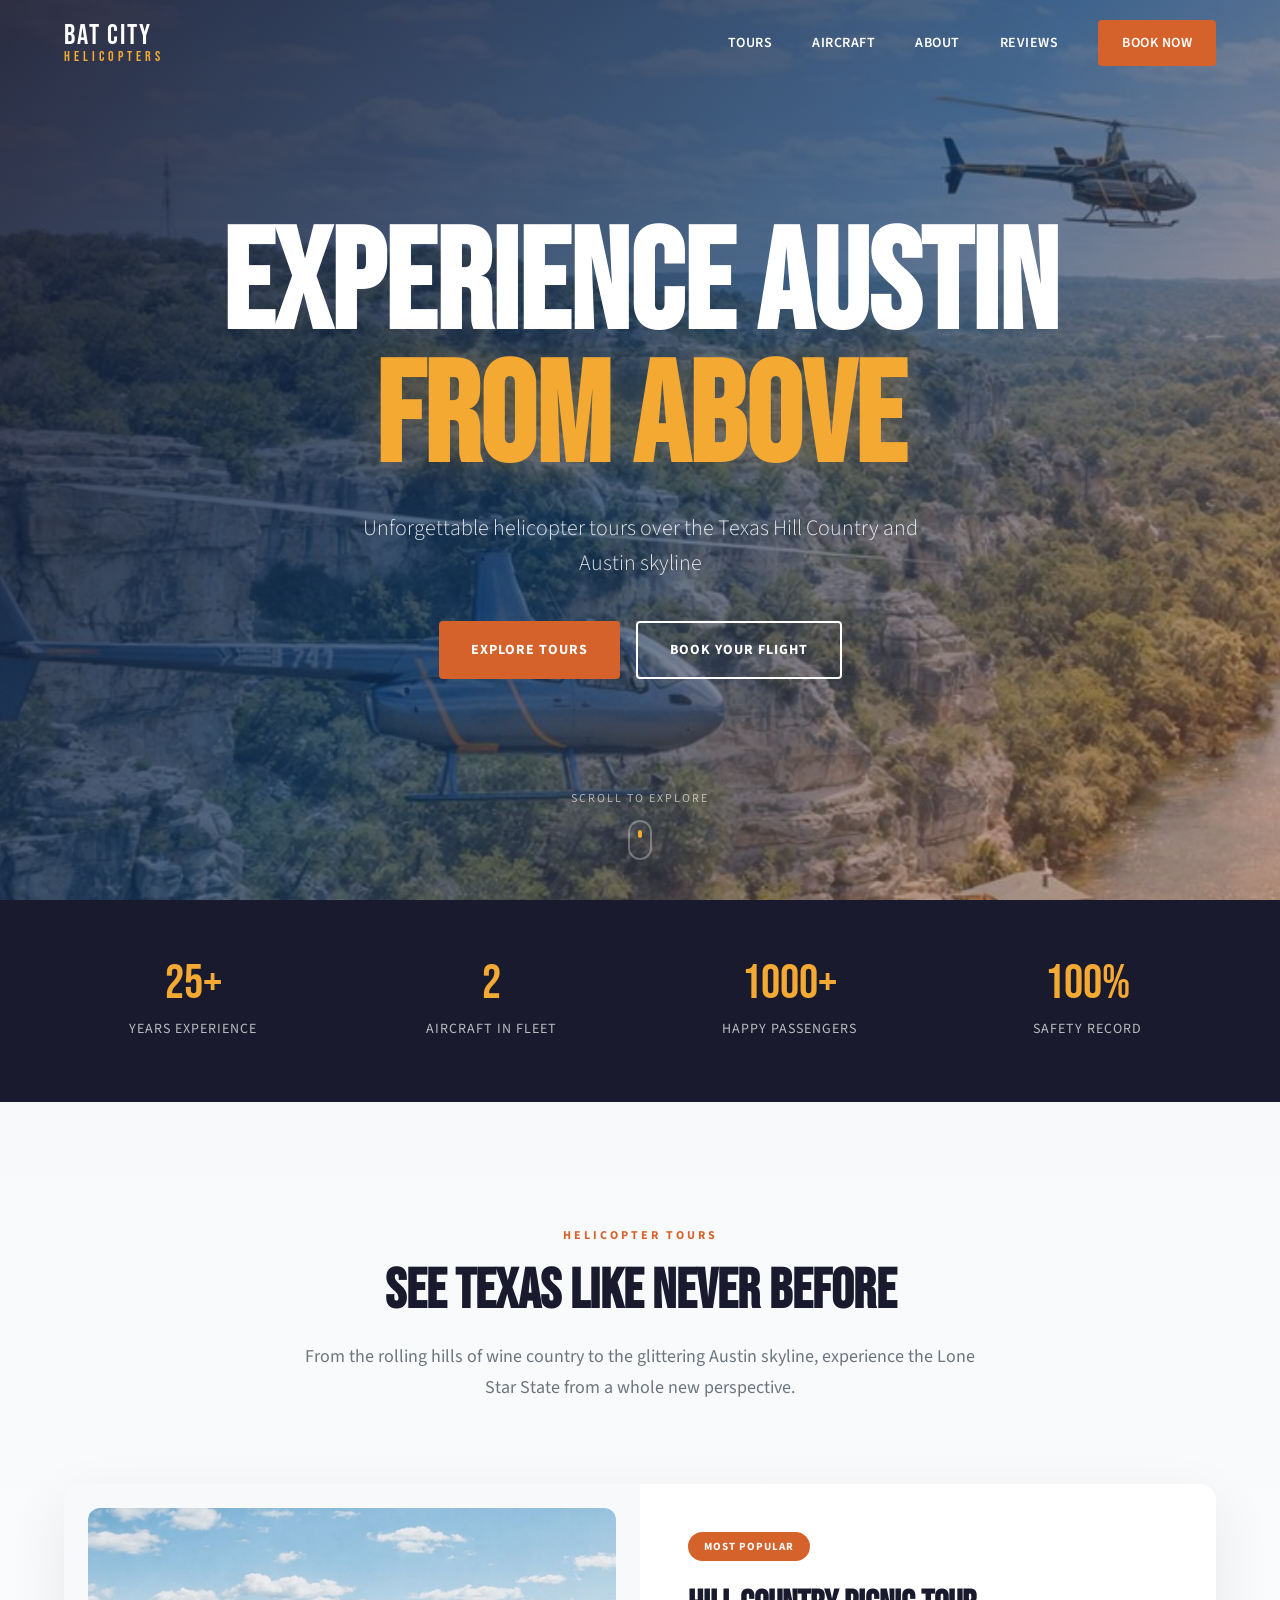
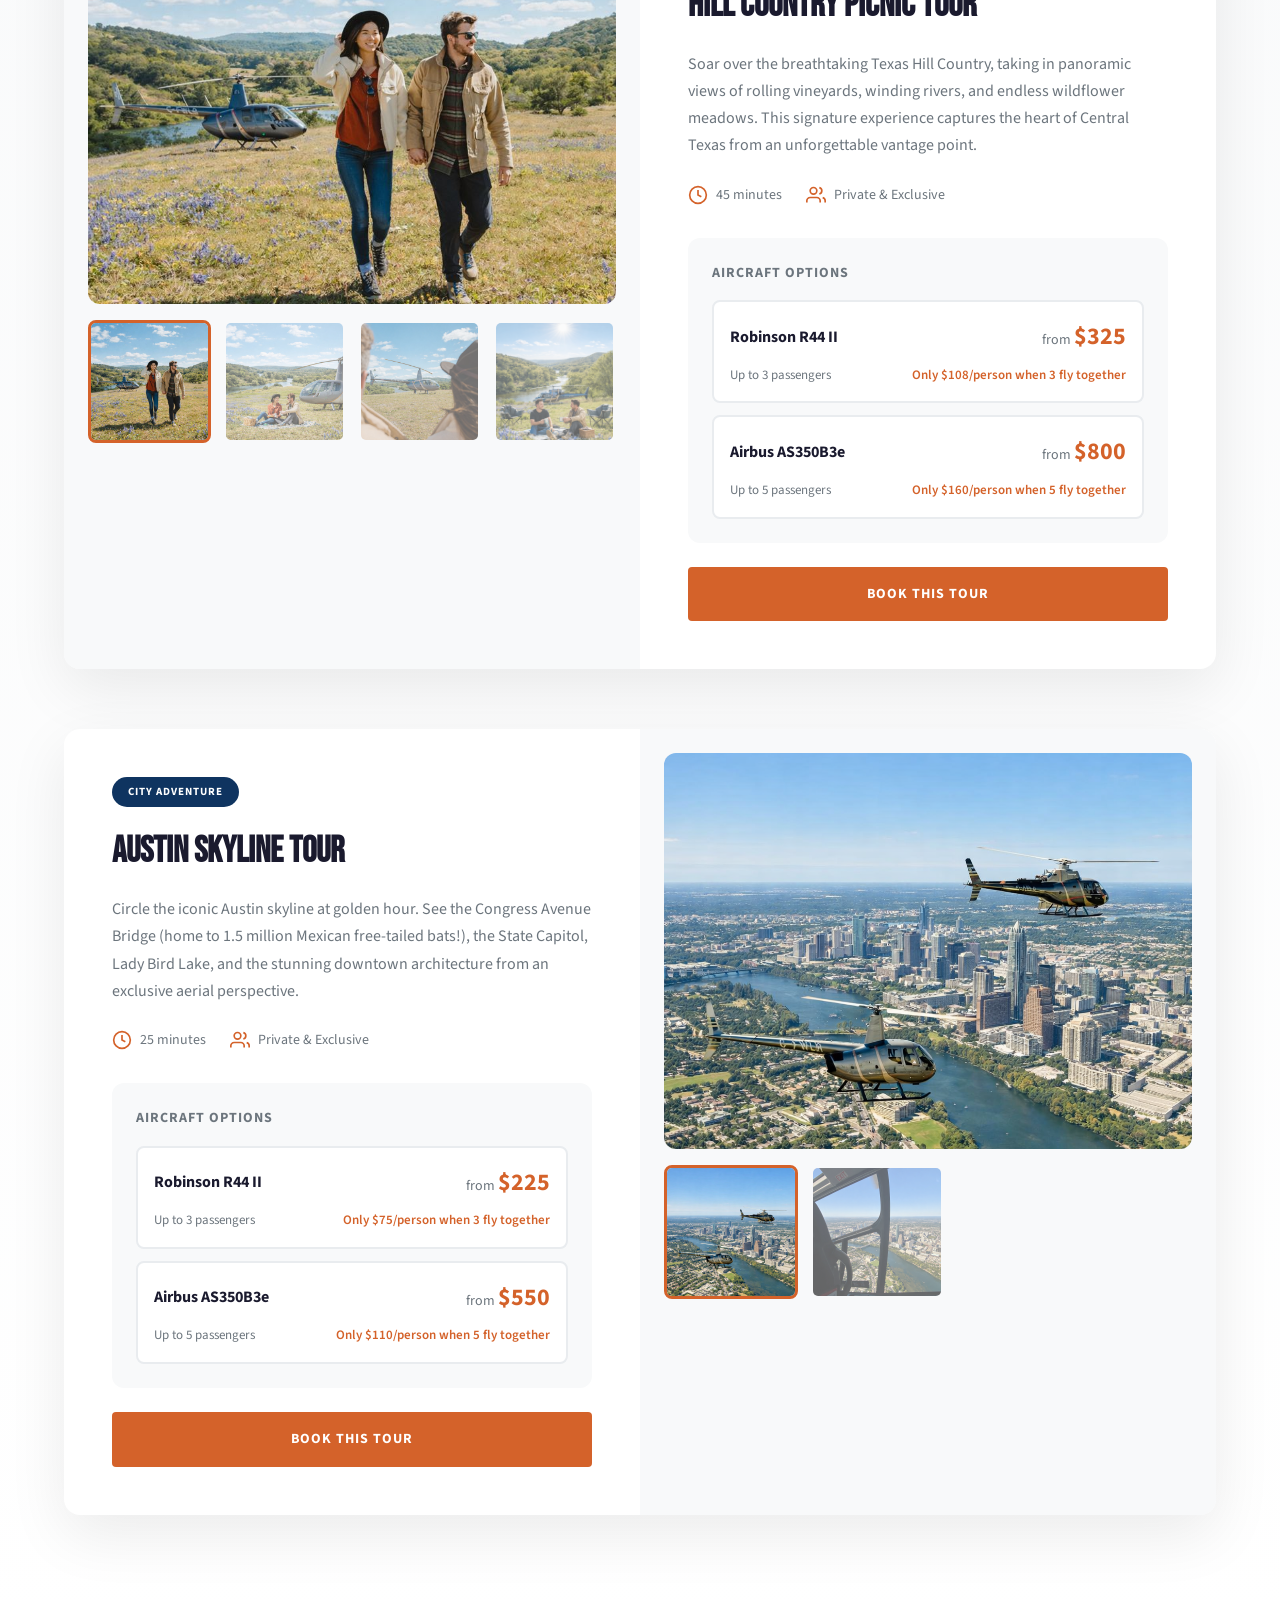
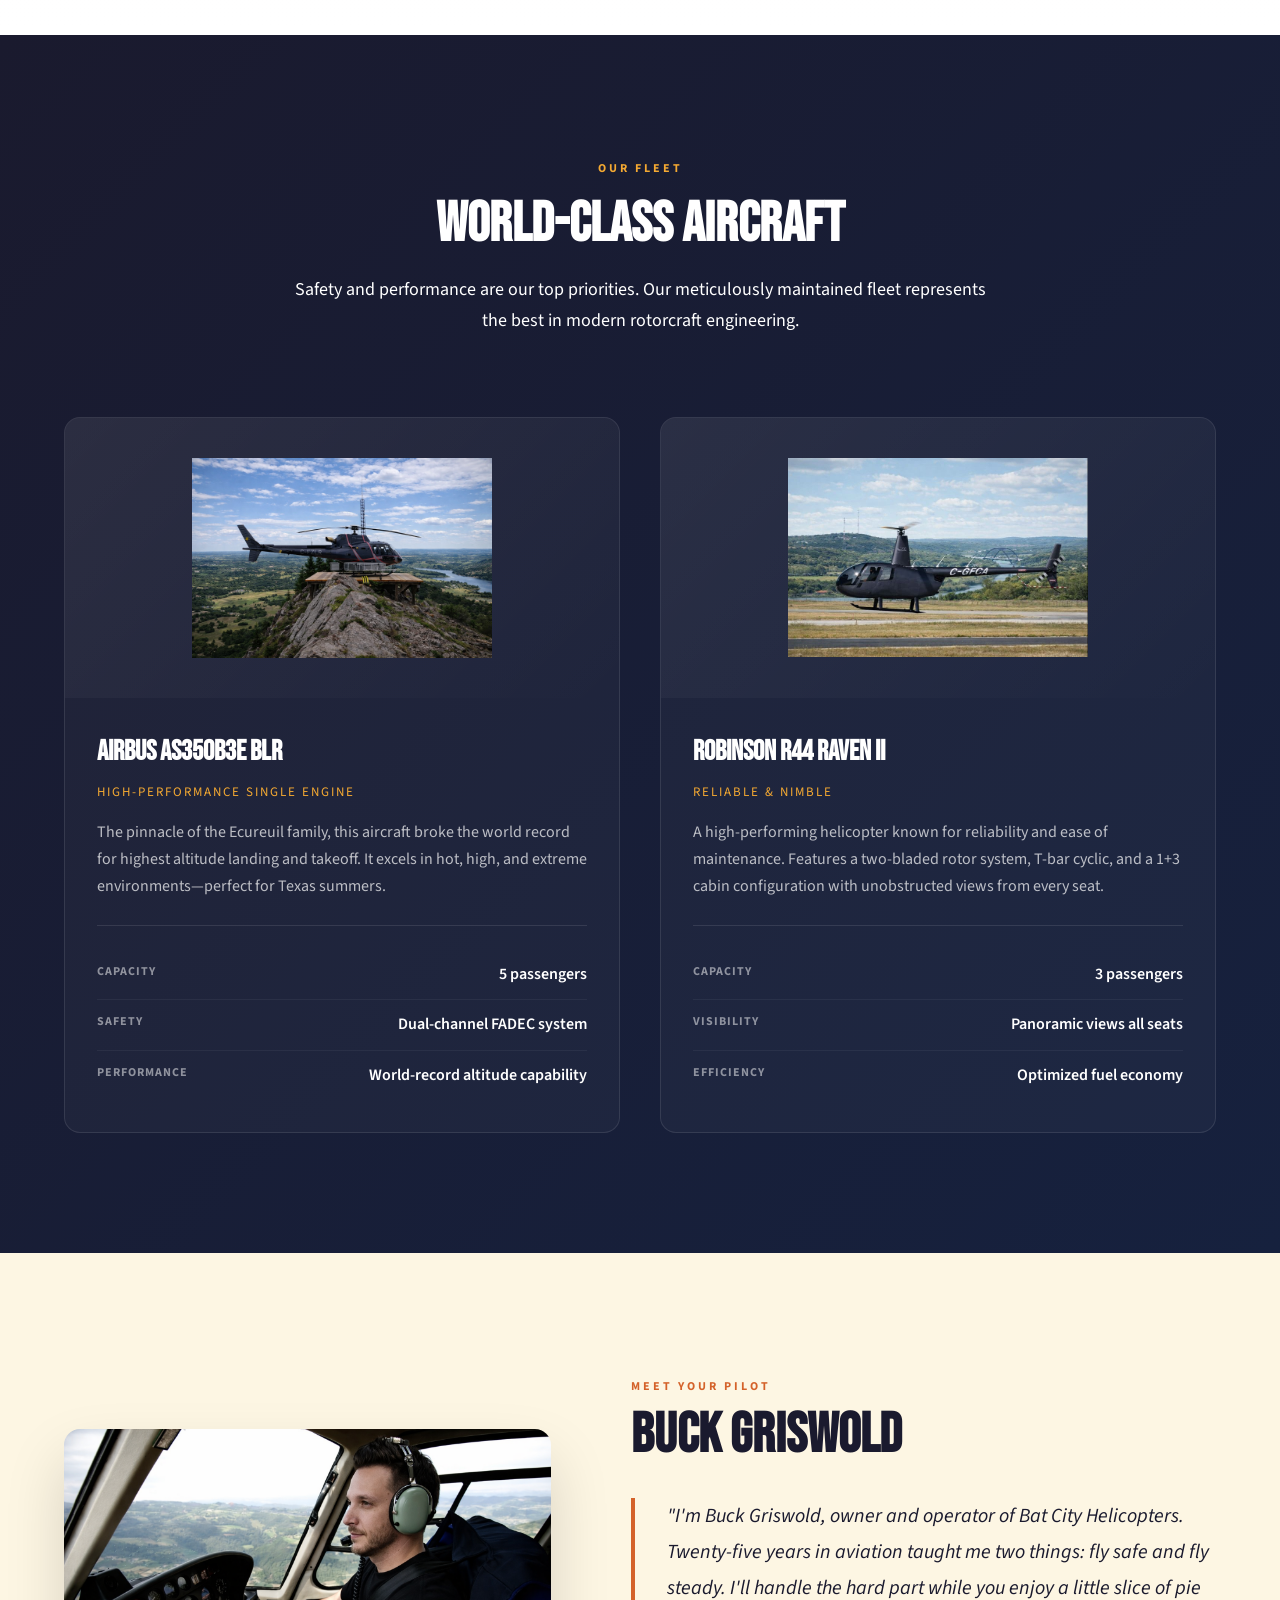
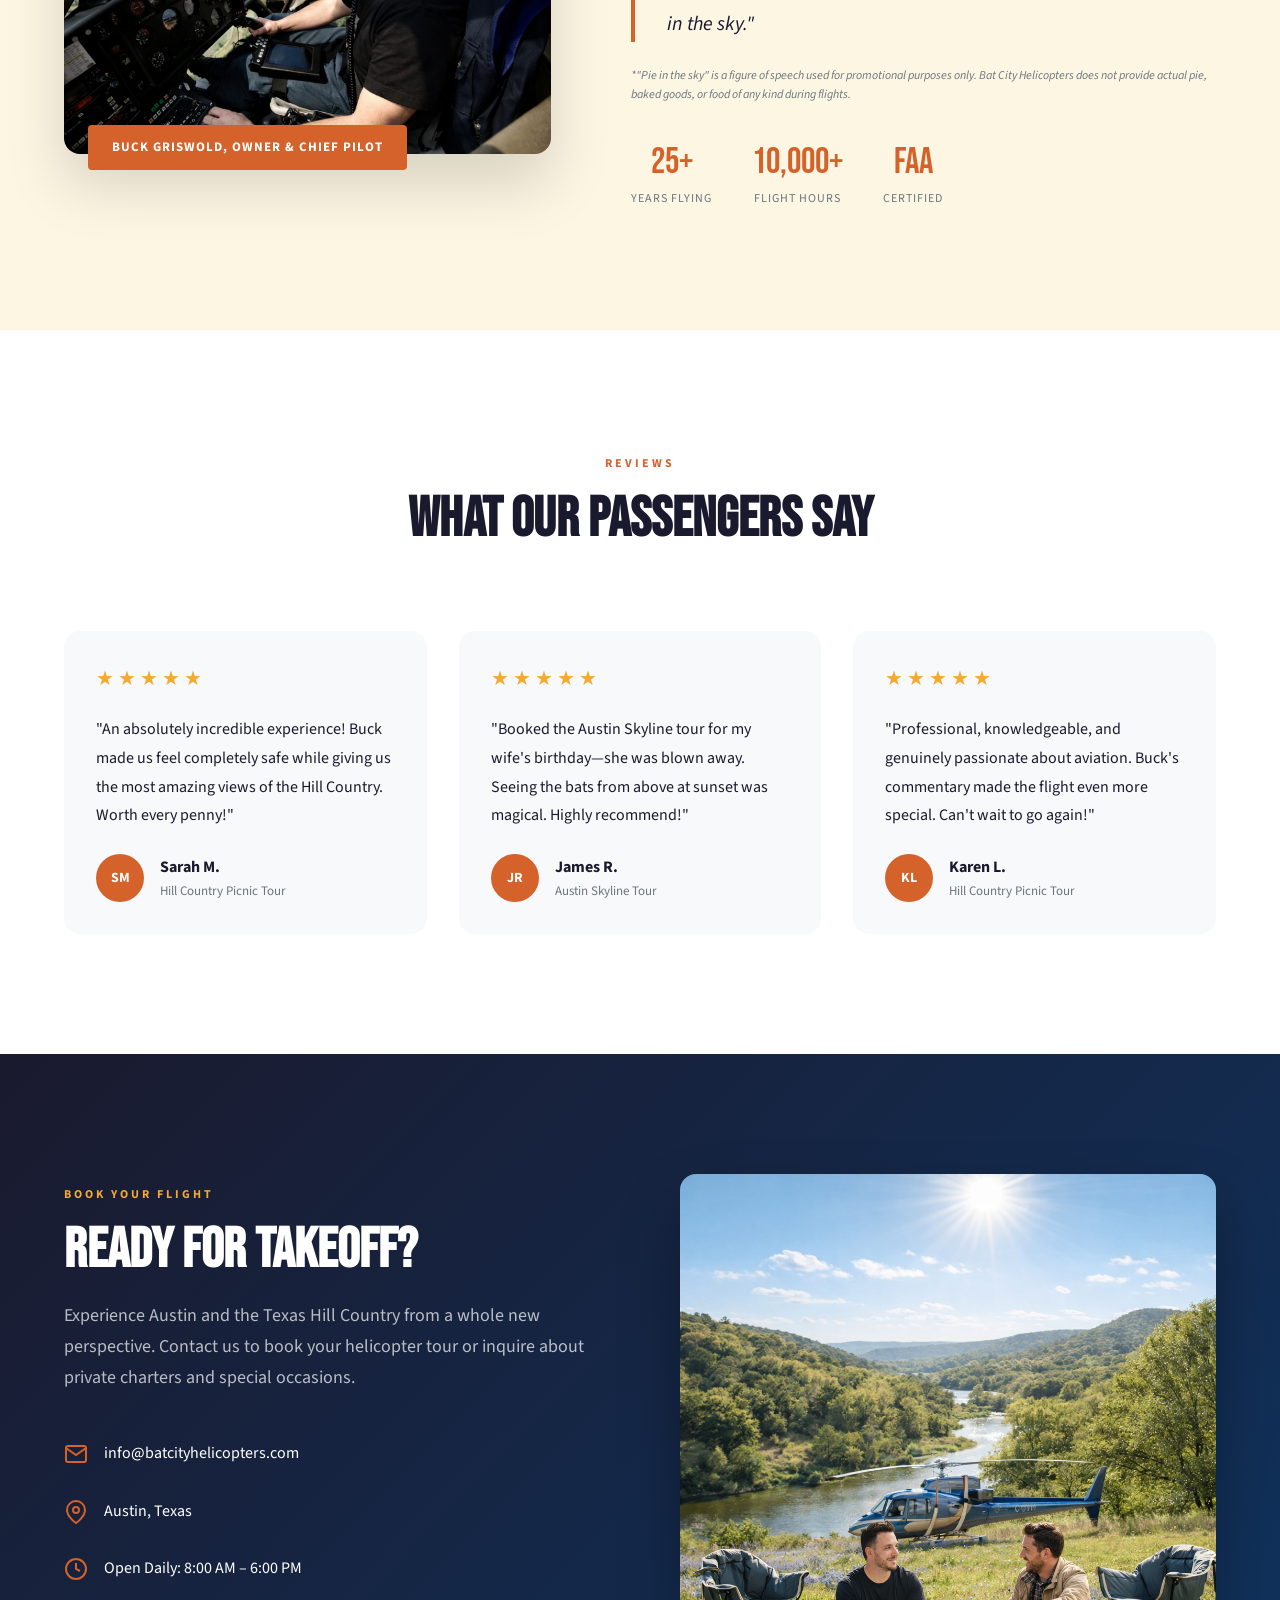
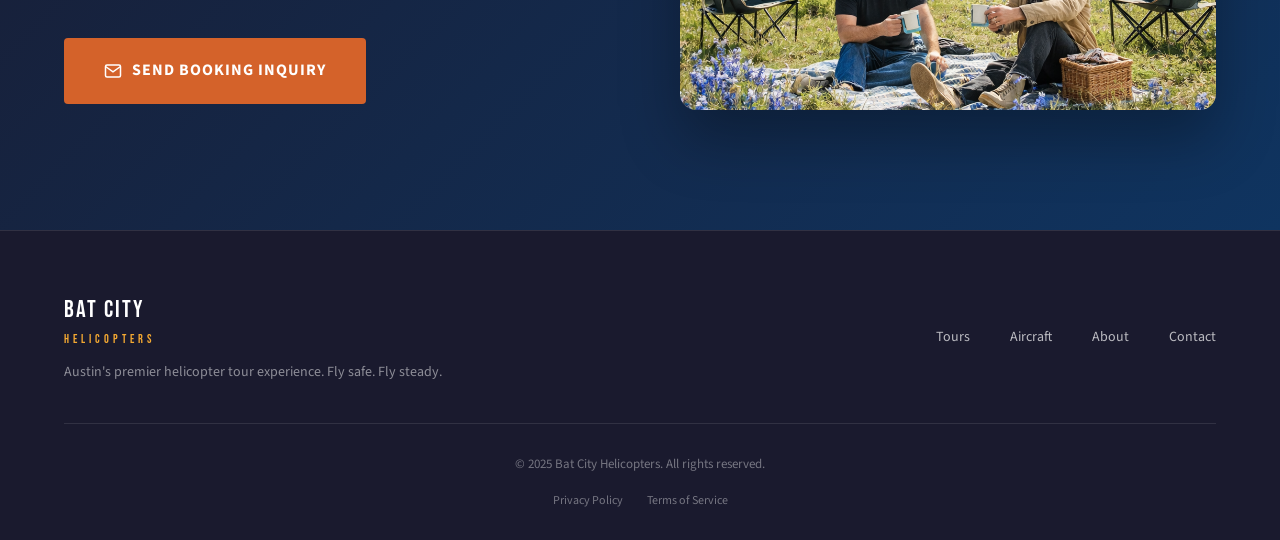
==== commit c597d542: "Add business hours and legal pages" ====
--- a/index.html
+++ b/index.html
@@ -475,6 +475,13 @@
                             </svg>
                             <span>Austin, Texas</span>
                         </div>
+                        <div class="contact-item">
+                            <svg viewBox="0 0 24 24" fill="none" stroke="currentColor" stroke-width="2">
+                                <circle cx="12" cy="12" r="10"></circle>
+                                <path d="M12 6v6l4 2"></path>
+                            </svg>
+                            <span>Open Daily: 8:00 AM – 6:00 PM</span>
+                        </div>
                     </div>
                     <a href="mailto:info@batcityhelicopters.com?subject=Helicopter%20Tour%20Booking%20Inquiry" class="btn btn-primary btn-large">
                         <svg viewBox="0 0 24 24" fill="none" stroke="currentColor" stroke-width="2">
@@ -509,6 +516,10 @@
             </div>
             <div class="footer-bottom">
                 <p>&copy; 2025 Bat City Helicopters. All rights reserved.</p>
+                <div class="footer-legal">
+                    <a href="privacy.html">Privacy Policy</a>
+                    <a href="terms.html">Terms of Service</a>
+                </div>
             </div>
         </div>
     </footer>
--- a/styles.css
+++ b/styles.css
@@ -1111,6 +1111,71 @@
     font-size: 13px;
 }
 
+.footer-legal {
+    margin-top: 16px;
+    display: flex;
+    justify-content: center;
+    gap: 24px;
+}
+
+.footer-legal a {
+    color: rgba(255, 255, 255, 0.4);
+    font-size: 12px;
+    transition: color var(--transition-fast);
+}
+
+.footer-legal a:hover {
+    color: var(--color-accent);
+}
+
+/* Legal Pages */
+.legal-page {
+    padding: 140px 0 80px;
+    min-height: 100vh;
+    background: var(--color-gray-100);
+}
+
+.legal-page h1 {
+    font-family: var(--font-display);
+    font-size: 48px;
+    color: var(--color-dark);
+    margin-bottom: 8px;
+}
+
+.legal-page .last-updated {
+    color: var(--color-gray-600);
+    font-size: 14px;
+    margin-bottom: 40px;
+}
+
+.legal-page h2 {
+    font-family: var(--font-display);
+    font-size: 24px;
+    color: var(--color-dark);
+    margin-top: 40px;
+    margin-bottom: 16px;
+}
+
+.legal-page p,
+.legal-page li {
+    color: var(--color-gray-800);
+    line-height: 1.8;
+    margin-bottom: 16px;
+}
+
+.legal-page ul {
+    margin-left: 24px;
+    margin-bottom: 24px;
+}
+
+.legal-page a {
+    color: var(--color-primary);
+}
+
+.legal-page a:hover {
+    text-decoration: underline;
+}
+
 /* ===================================
    RESPONSIVE DESIGN
    =================================== */
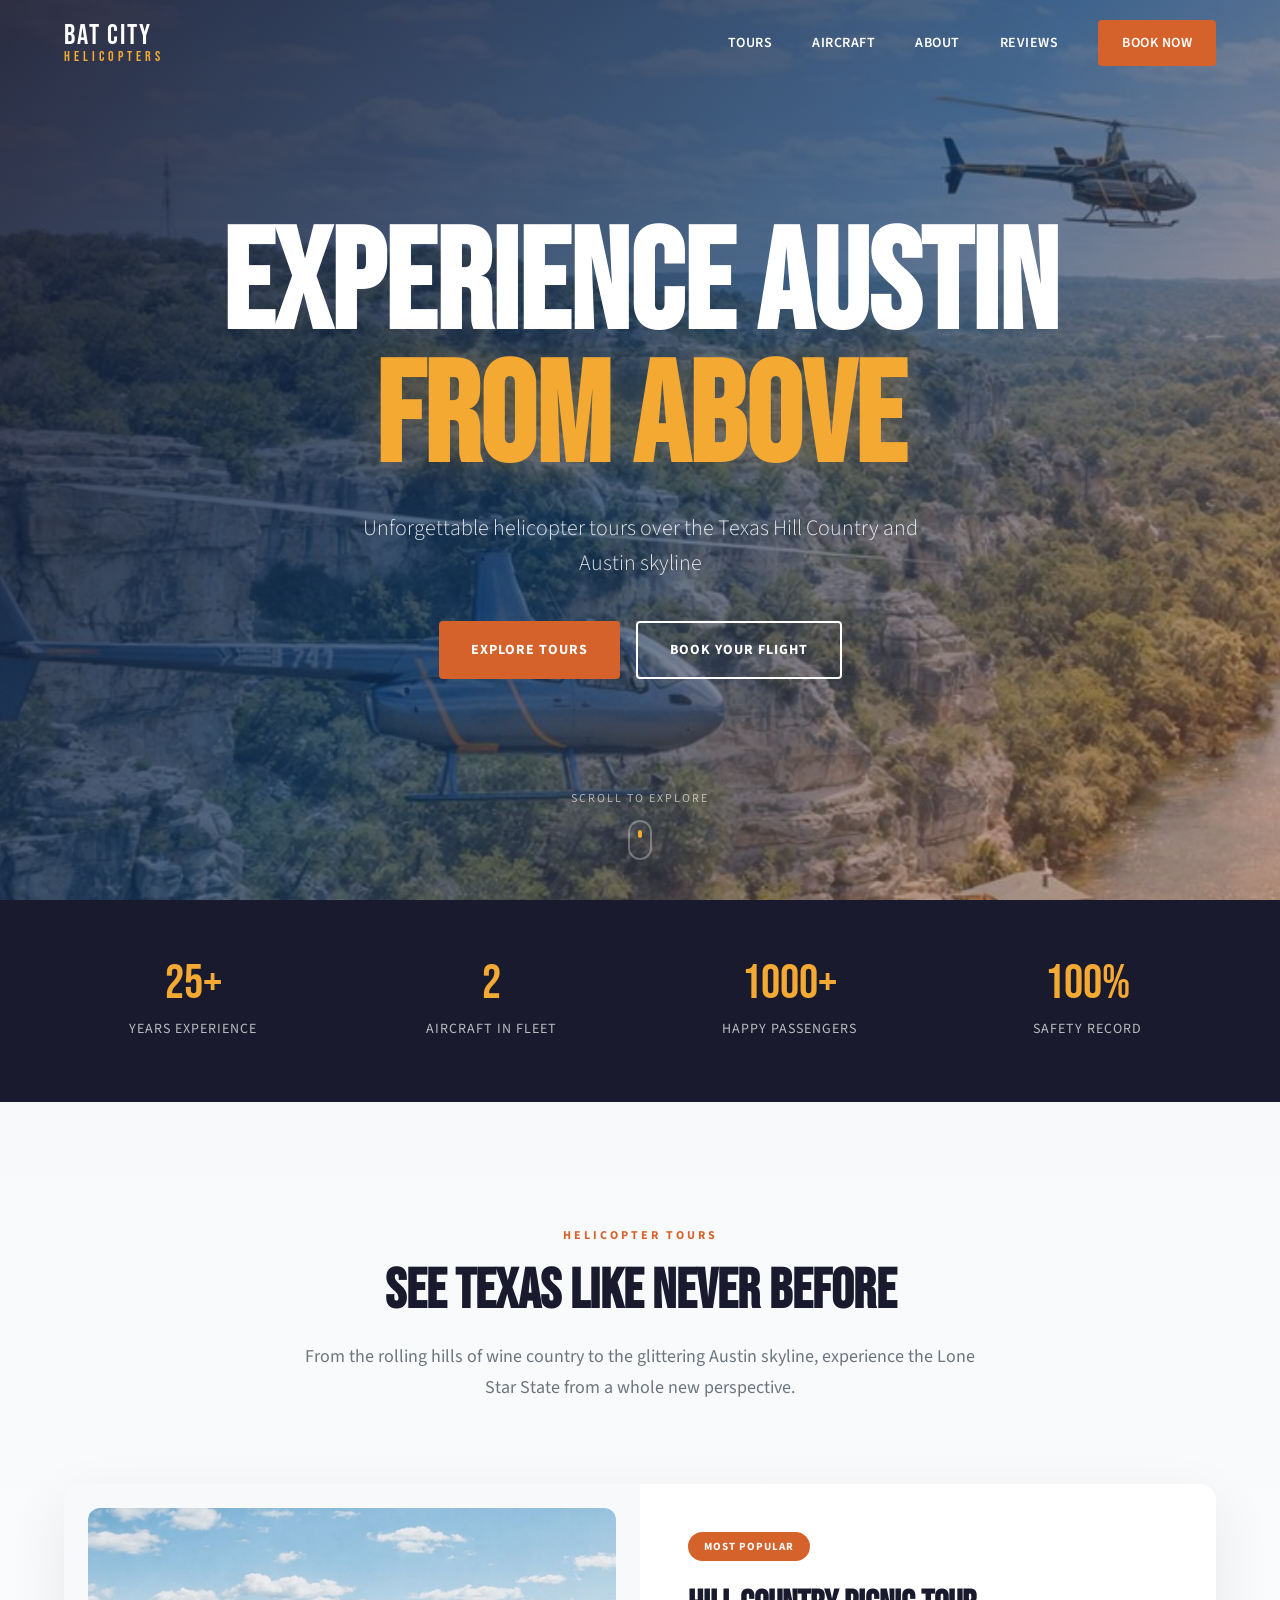
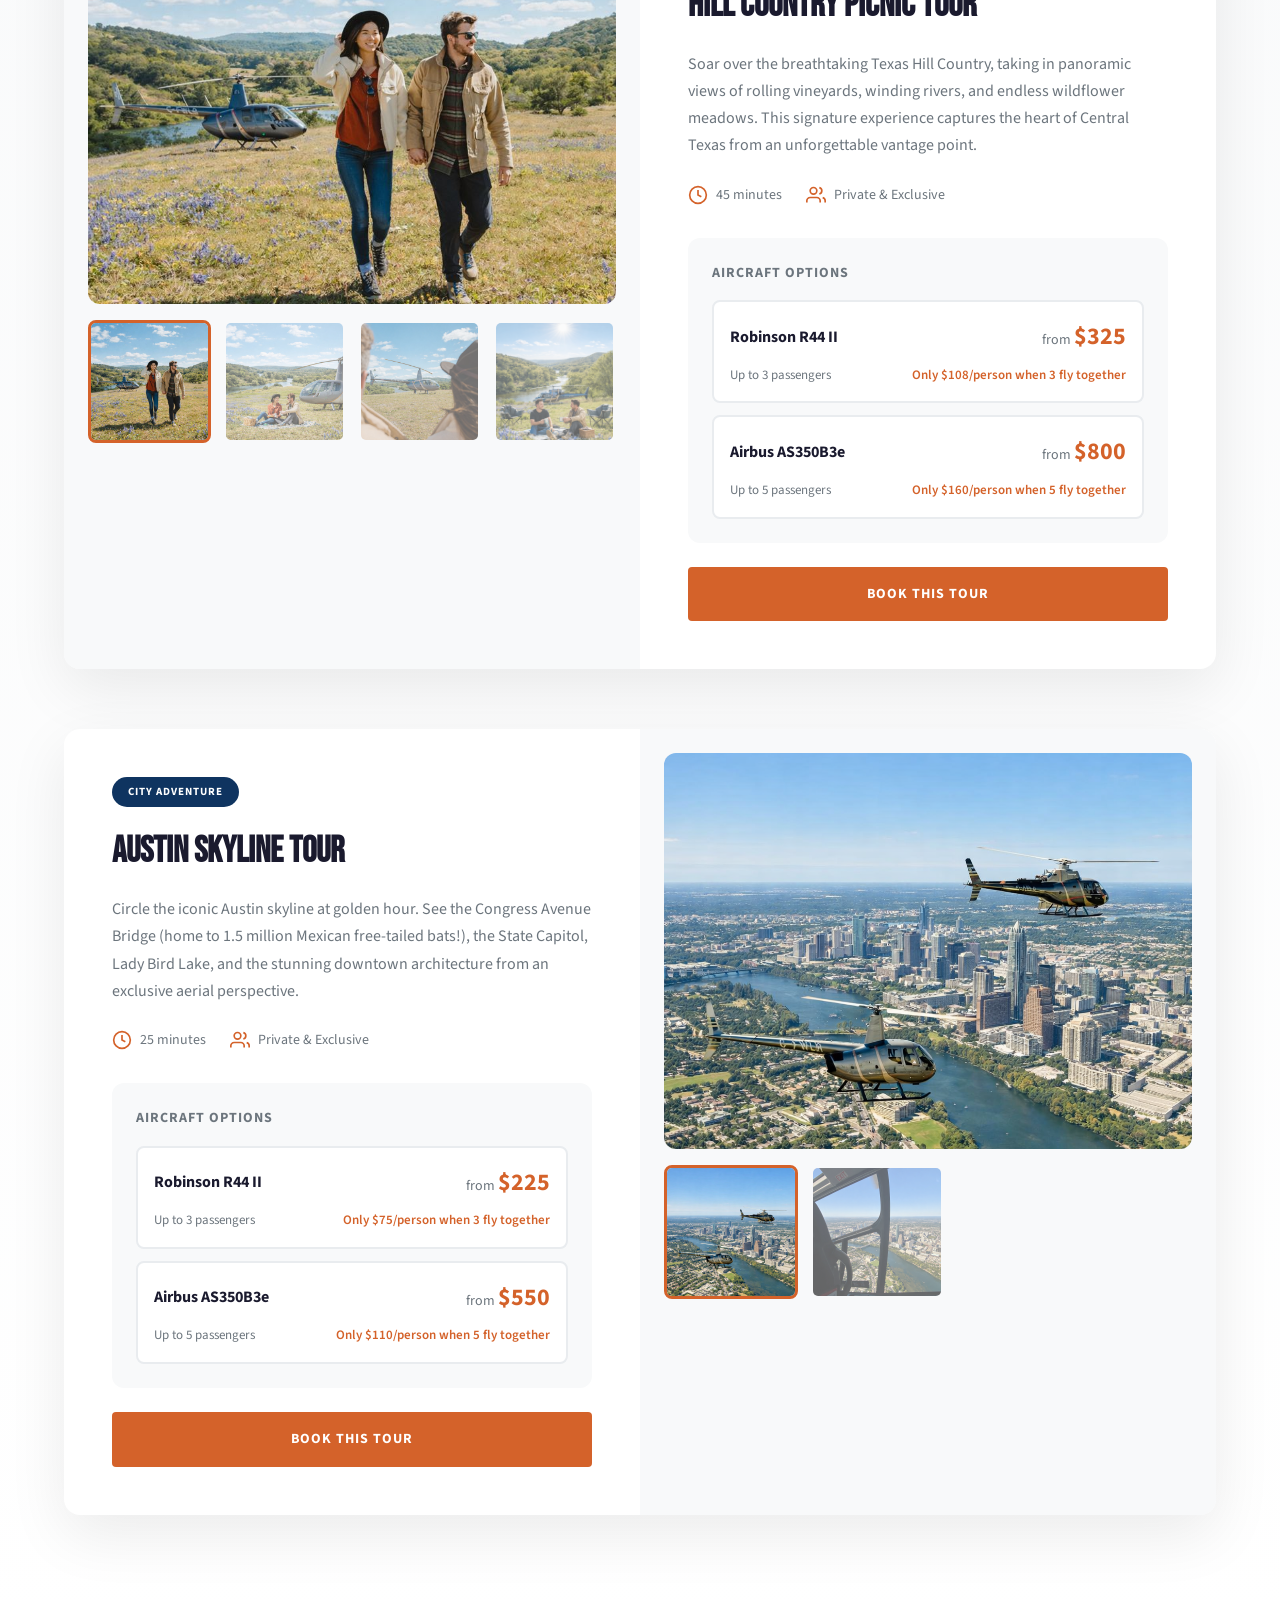
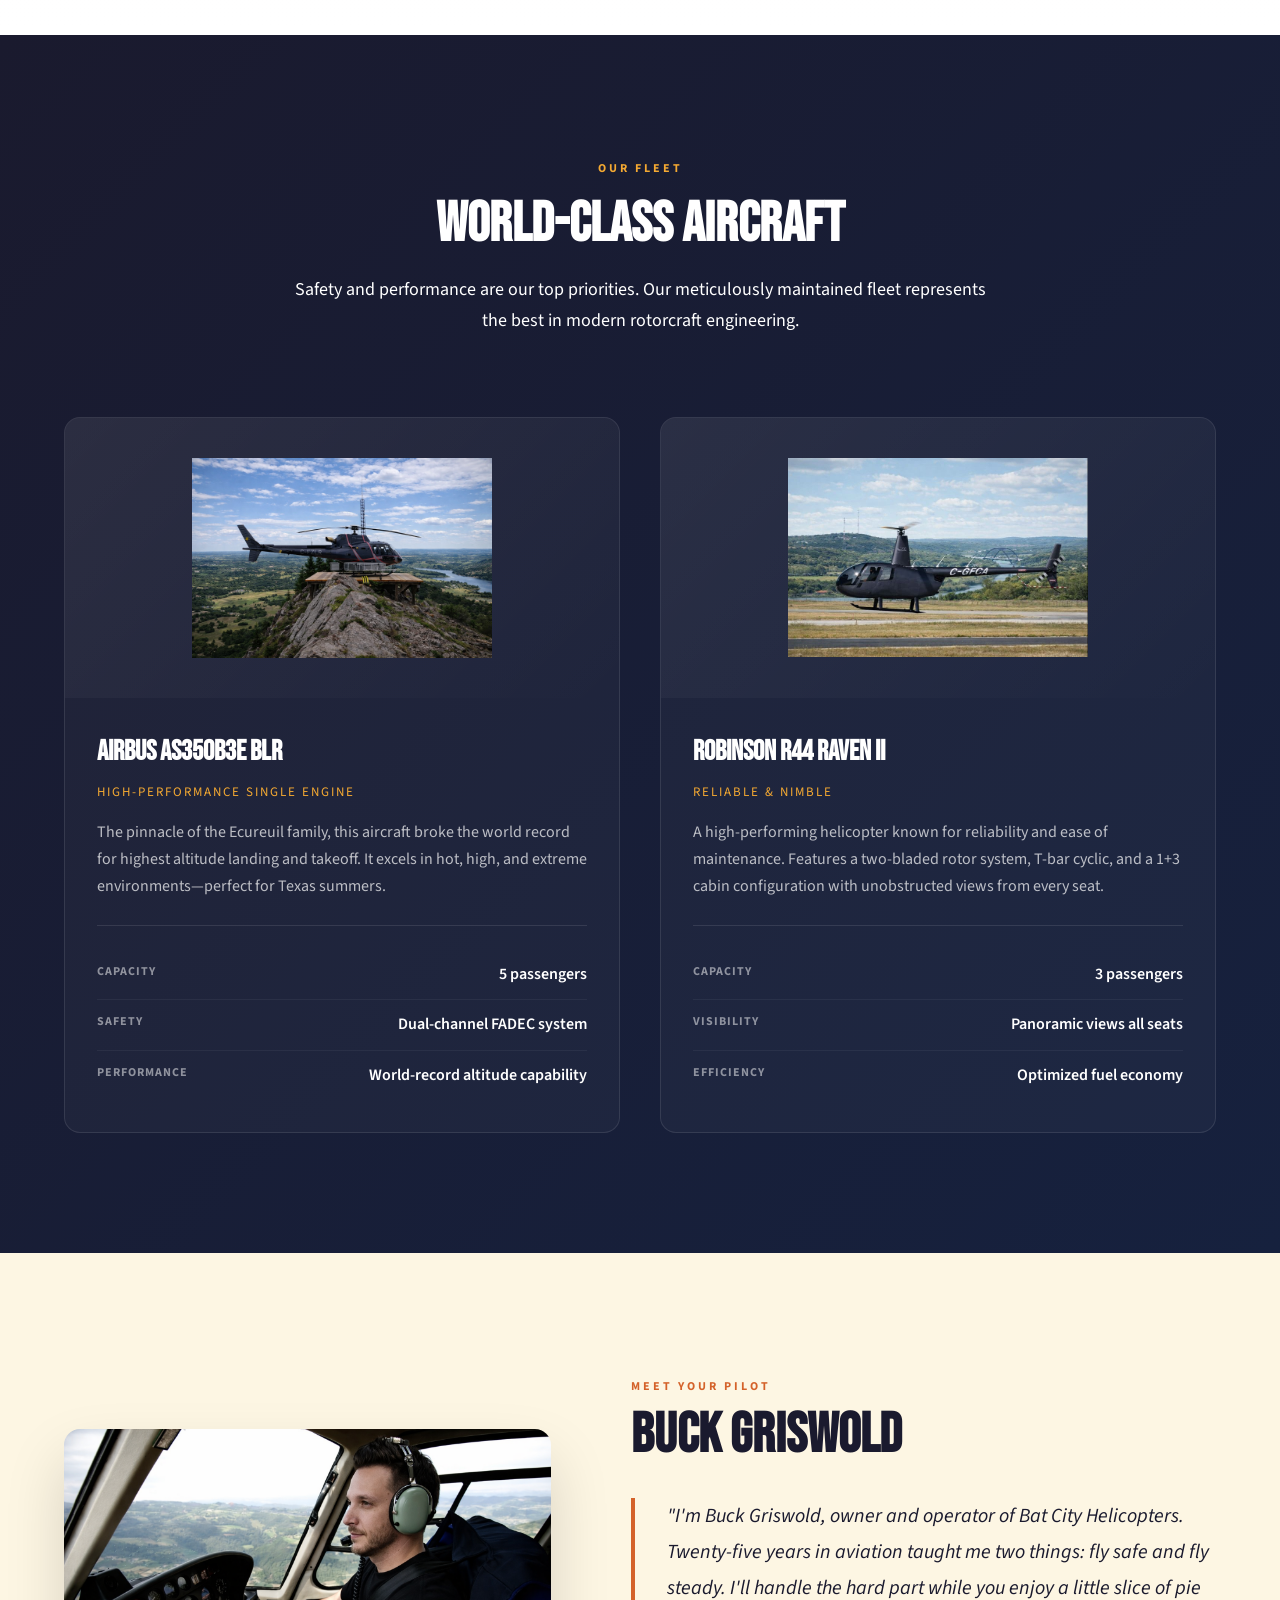
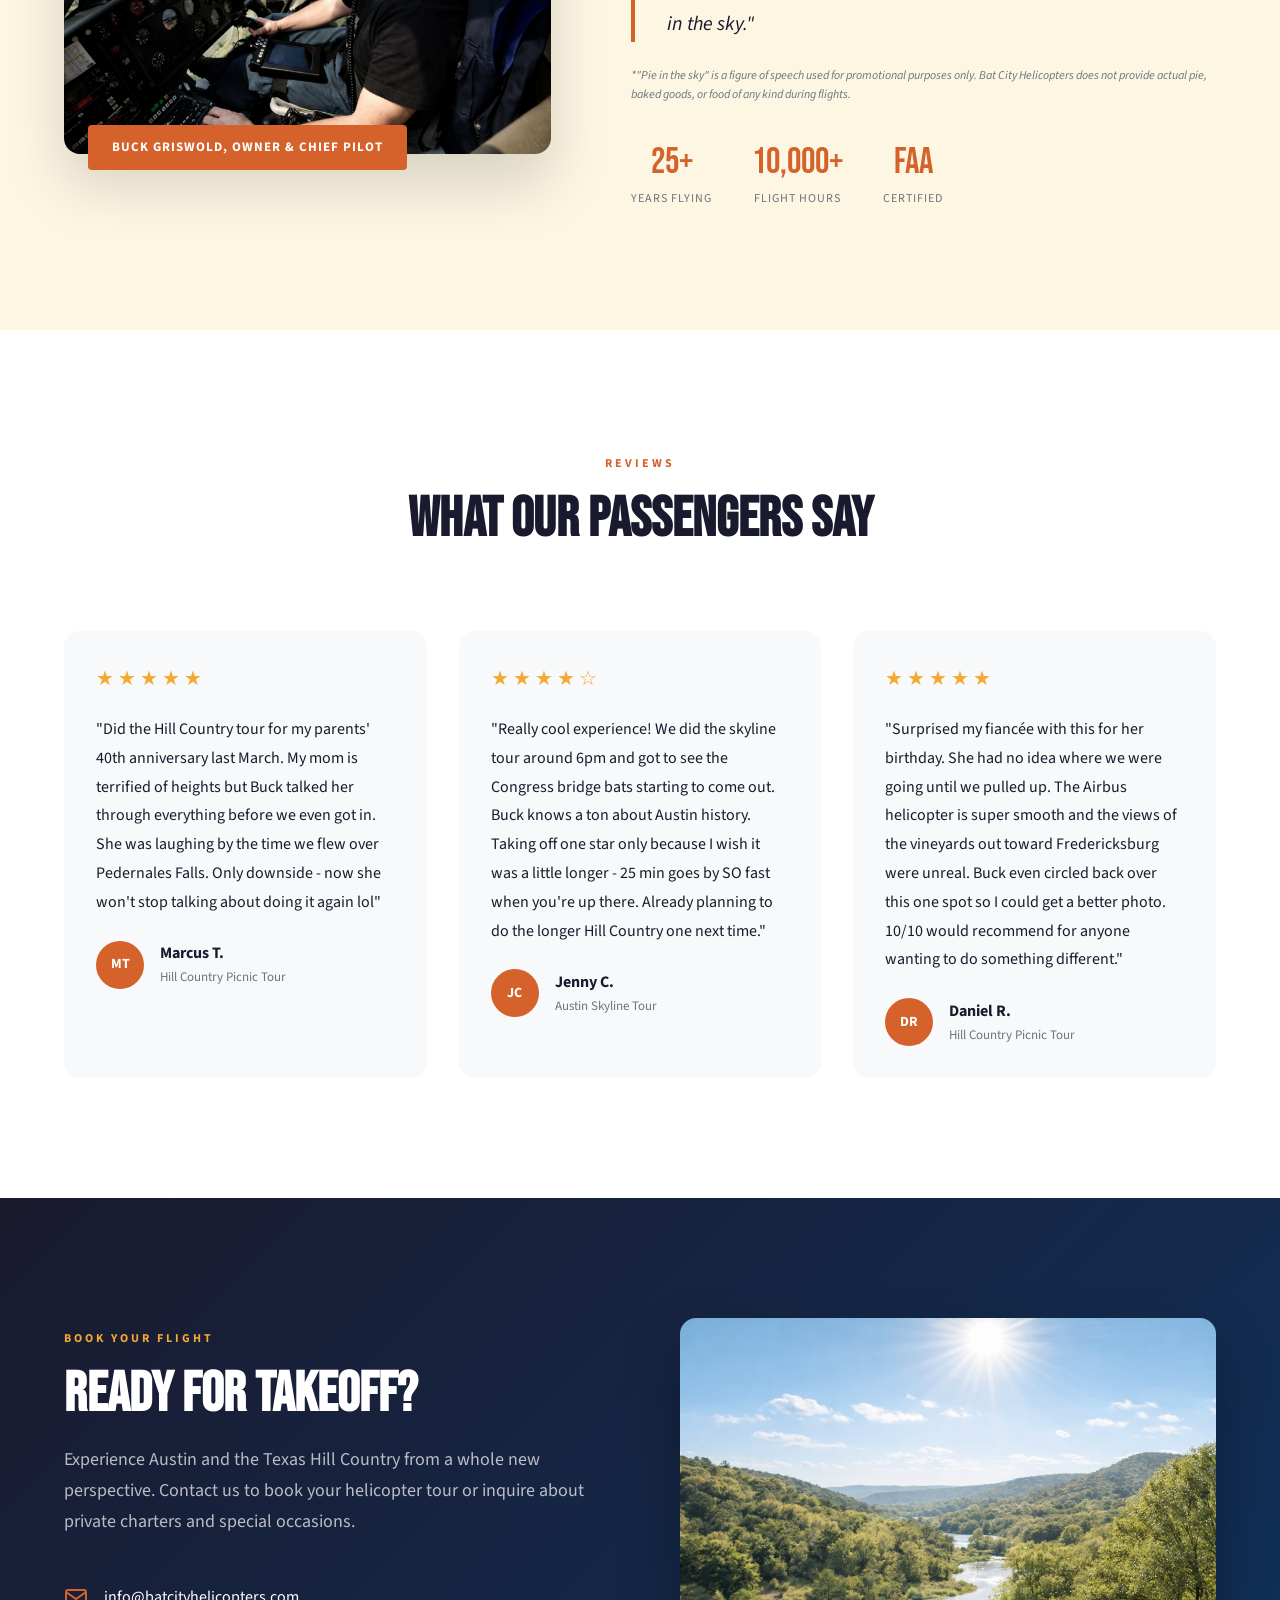
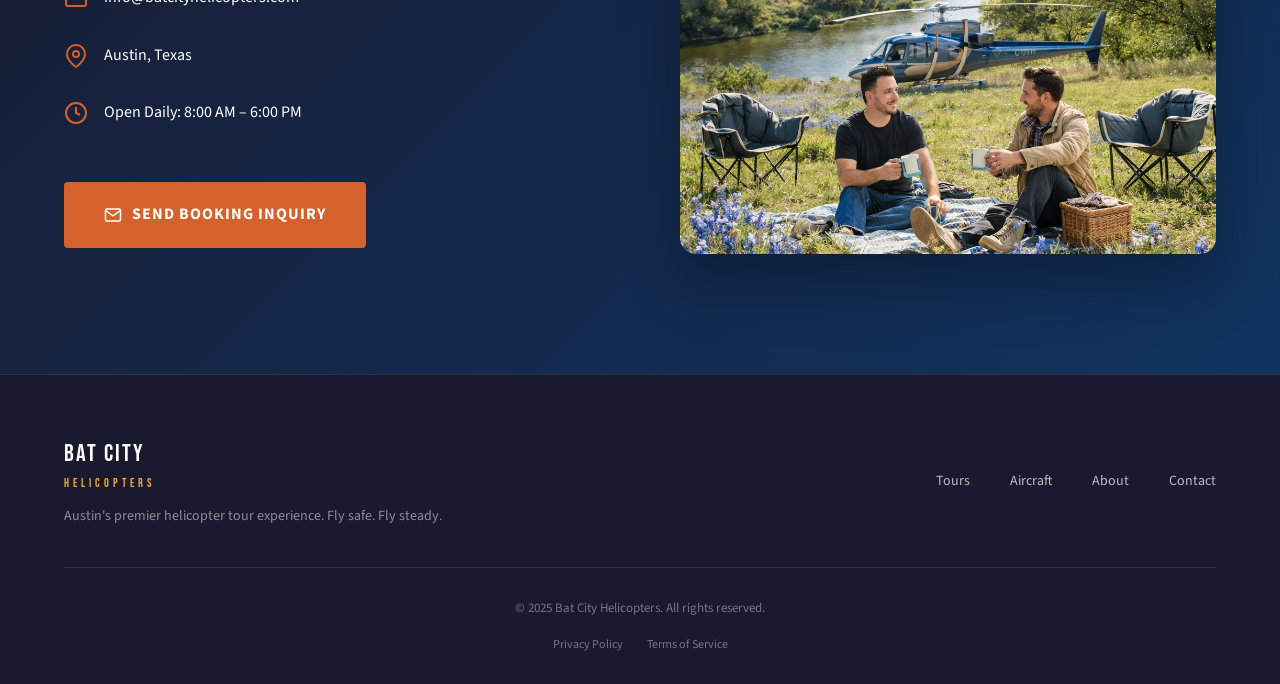
==== commit ffa74681: "Rewrite testimonials to be more authentic" ====
--- a/index.html
+++ b/index.html
@@ -417,33 +417,33 @@
             <div class="testimonial-grid">
                 <div class="testimonial-card">
                     <div class="testimonial-stars">★★★★★</div>
-                    <p class="testimonial-text">"An absolutely incredible experience! Buck made us feel completely safe while giving us the most amazing views of the Hill Country. Worth every penny!"</p>
+                    <p class="testimonial-text">"Did the Hill Country tour for my parents' 40th anniversary last March. My mom is terrified of heights but Buck talked her through everything before we even got in. She was laughing by the time we flew over Pedernales Falls. Only downside - now she won't stop talking about doing it again lol"</p>
                     <div class="testimonial-author">
-                        <div class="author-avatar">SM</div>
+                        <div class="author-avatar">MT</div>
                         <div class="author-info">
-                            <span class="author-name">Sarah M.</span>
+                            <span class="author-name">Marcus T.</span>
                             <span class="author-tour">Hill Country Picnic Tour</span>
+                        </div>
+                    </div>
+                </div>
+                <div class="testimonial-card">
+                    <div class="testimonial-stars">★★★★☆</div>
+                    <p class="testimonial-text">"Really cool experience! We did the skyline tour around 6pm and got to see the Congress bridge bats starting to come out. Buck knows a ton about Austin history. Taking off one star only because I wish it was a little longer - 25 min goes by SO fast when you're up there. Already planning to do the longer Hill Country one next time."</p>
+                    <div class="testimonial-author">
+                        <div class="author-avatar">JC</div>
+                        <div class="author-info">
+                            <span class="author-name">Jenny C.</span>
+                            <span class="author-tour">Austin Skyline Tour</span>
                         </div>
                     </div>
                 </div>
                 <div class="testimonial-card">
                     <div class="testimonial-stars">★★★★★</div>
-                    <p class="testimonial-text">"Booked the Austin Skyline tour for my wife's birthday—she was blown away. Seeing the bats from above at sunset was magical. Highly recommend!"</p>
+                    <p class="testimonial-text">"Surprised my fiancée with this for her birthday. She had no idea where we were going until we pulled up. The Airbus helicopter is super smooth and the views of the vineyards out toward Fredericksburg were unreal. Buck even circled back over this one spot so I could get a better photo. 10/10 would recommend for anyone wanting to do something different."</p>
                     <div class="testimonial-author">
-                        <div class="author-avatar">JR</div>
+                        <div class="author-avatar">DR</div>
                         <div class="author-info">
-                            <span class="author-name">James R.</span>
-                            <span class="author-tour">Austin Skyline Tour</span>
-                        </div>
-                    </div>
-                </div>
-                <div class="testimonial-card">
-                    <div class="testimonial-stars">★★★★★</div>
-                    <p class="testimonial-text">"Professional, knowledgeable, and genuinely passionate about aviation. Buck's commentary made the flight even more special. Can't wait to go again!"</p>
-                    <div class="testimonial-author">
-                        <div class="author-avatar">KL</div>
-                        <div class="author-info">
-                            <span class="author-name">Karen L.</span>
+                            <span class="author-name">Daniel R.</span>
                             <span class="author-tour">Hill Country Picnic Tour</span>
                         </div>
                     </div>
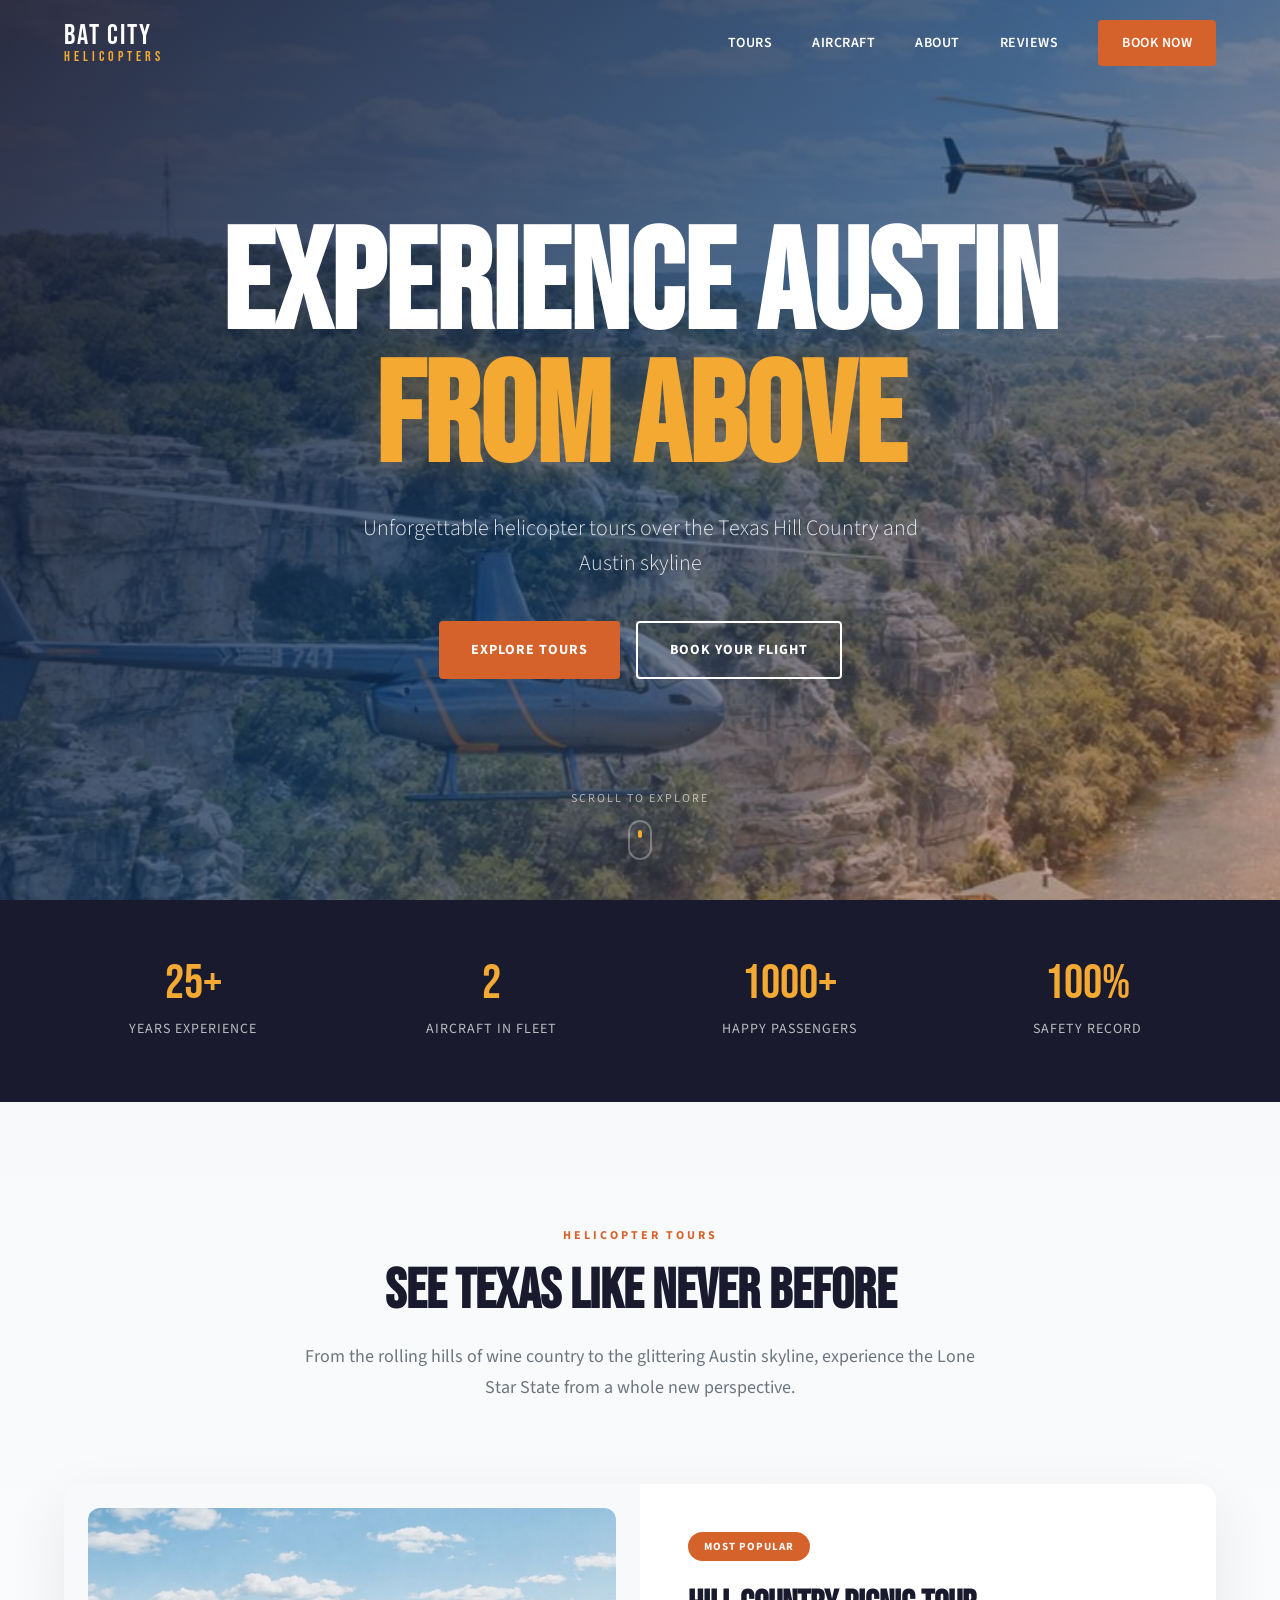
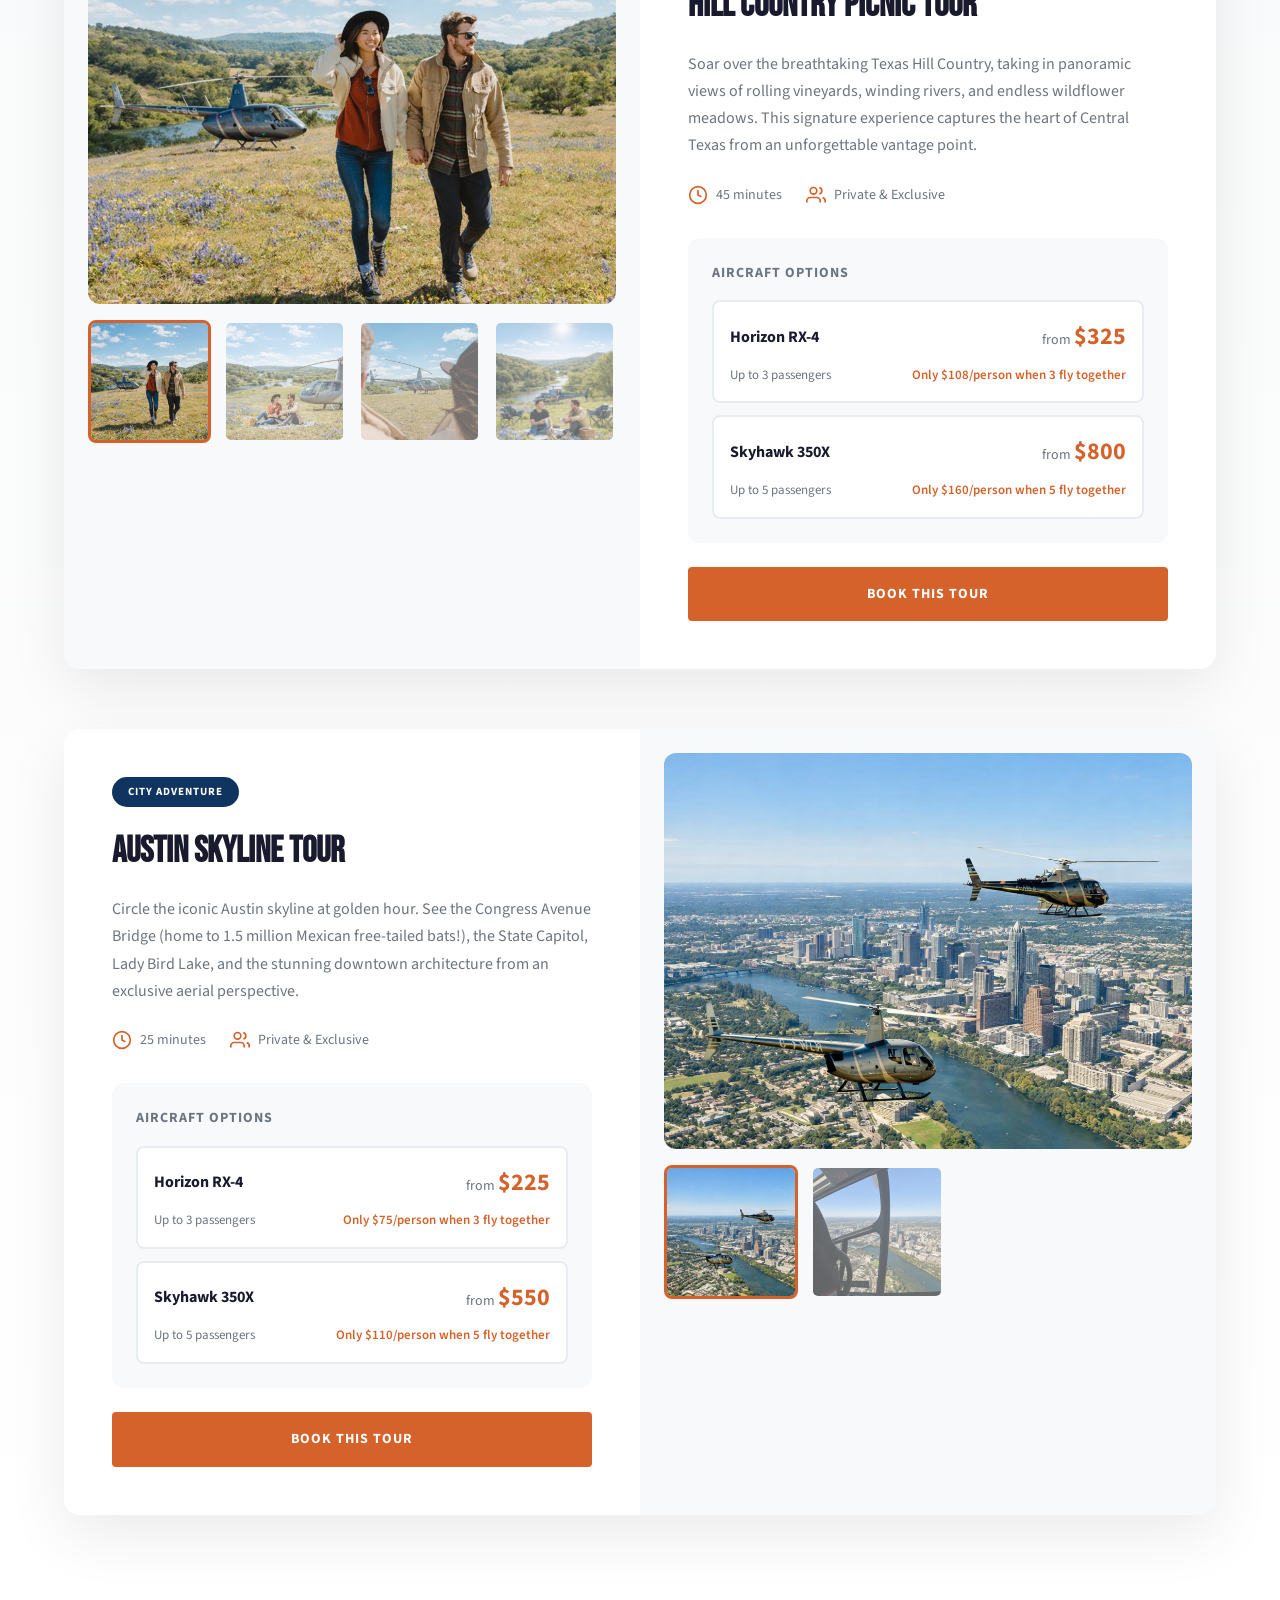
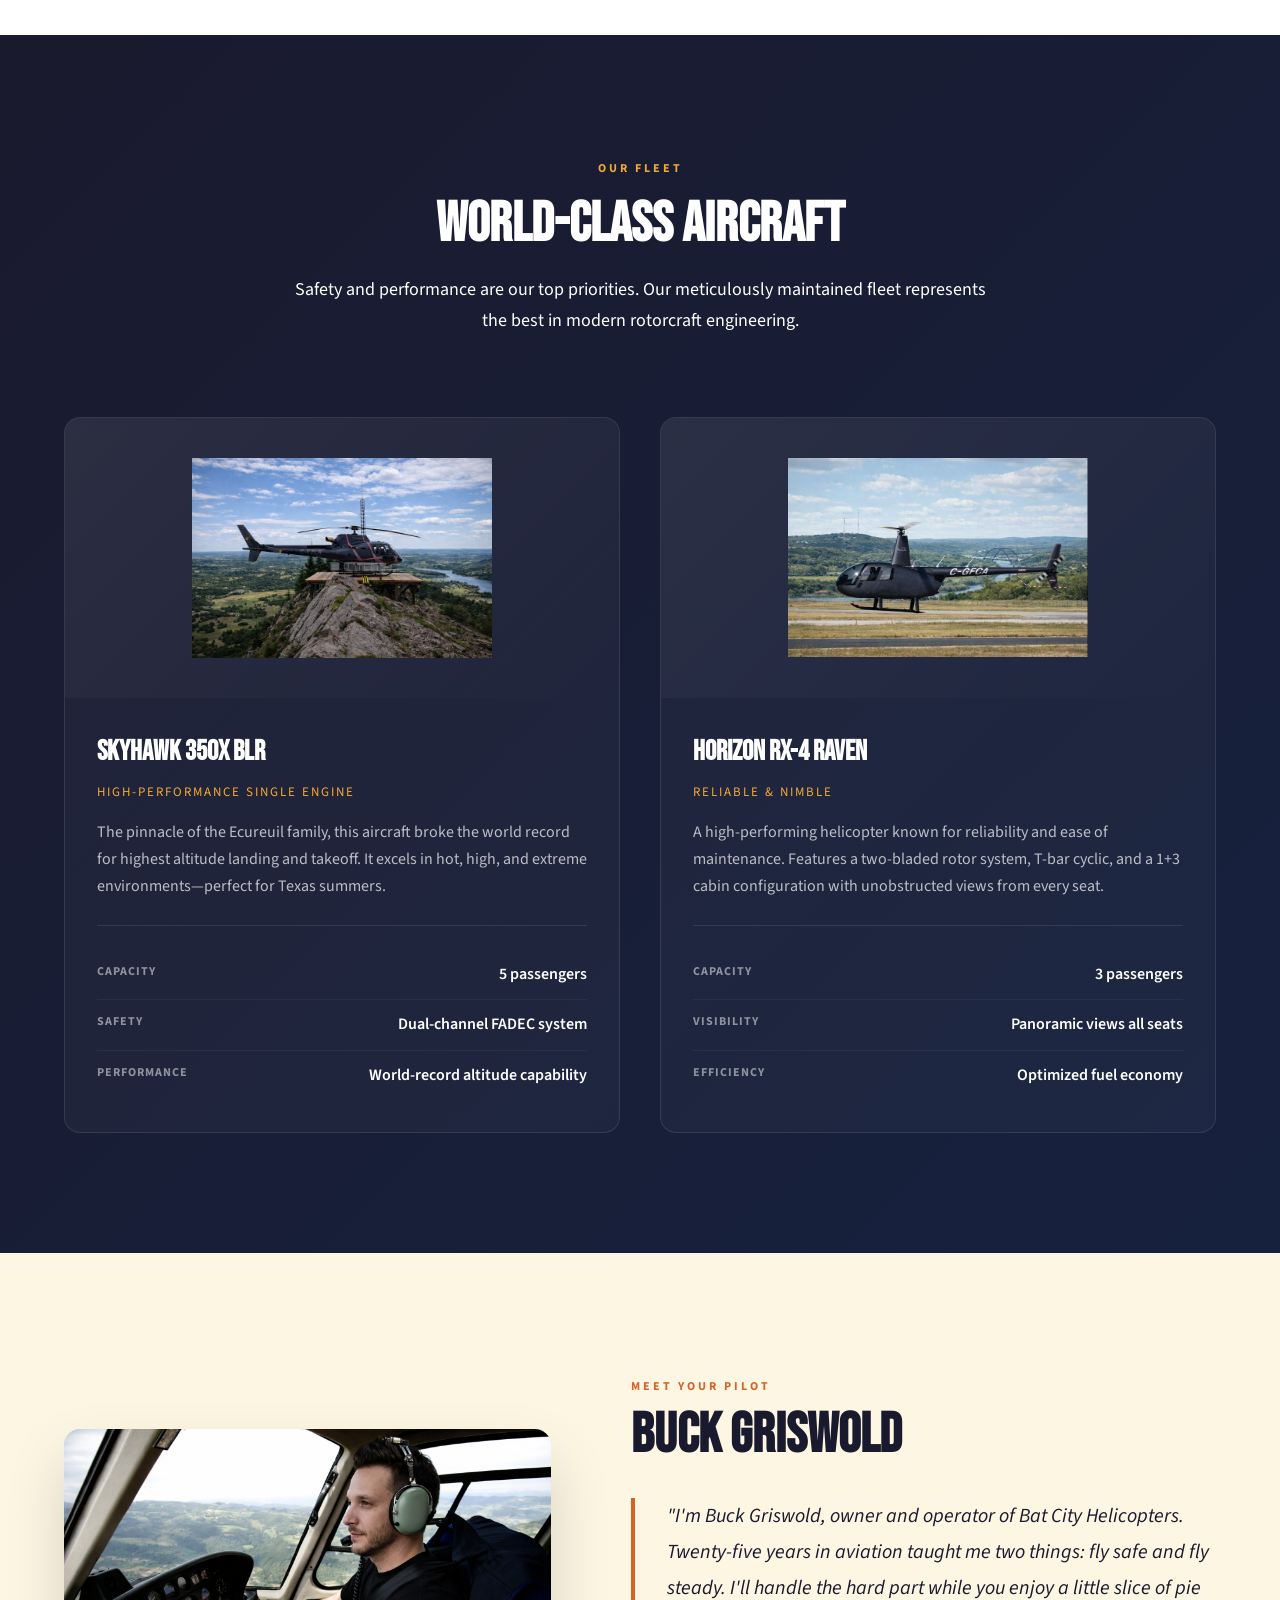
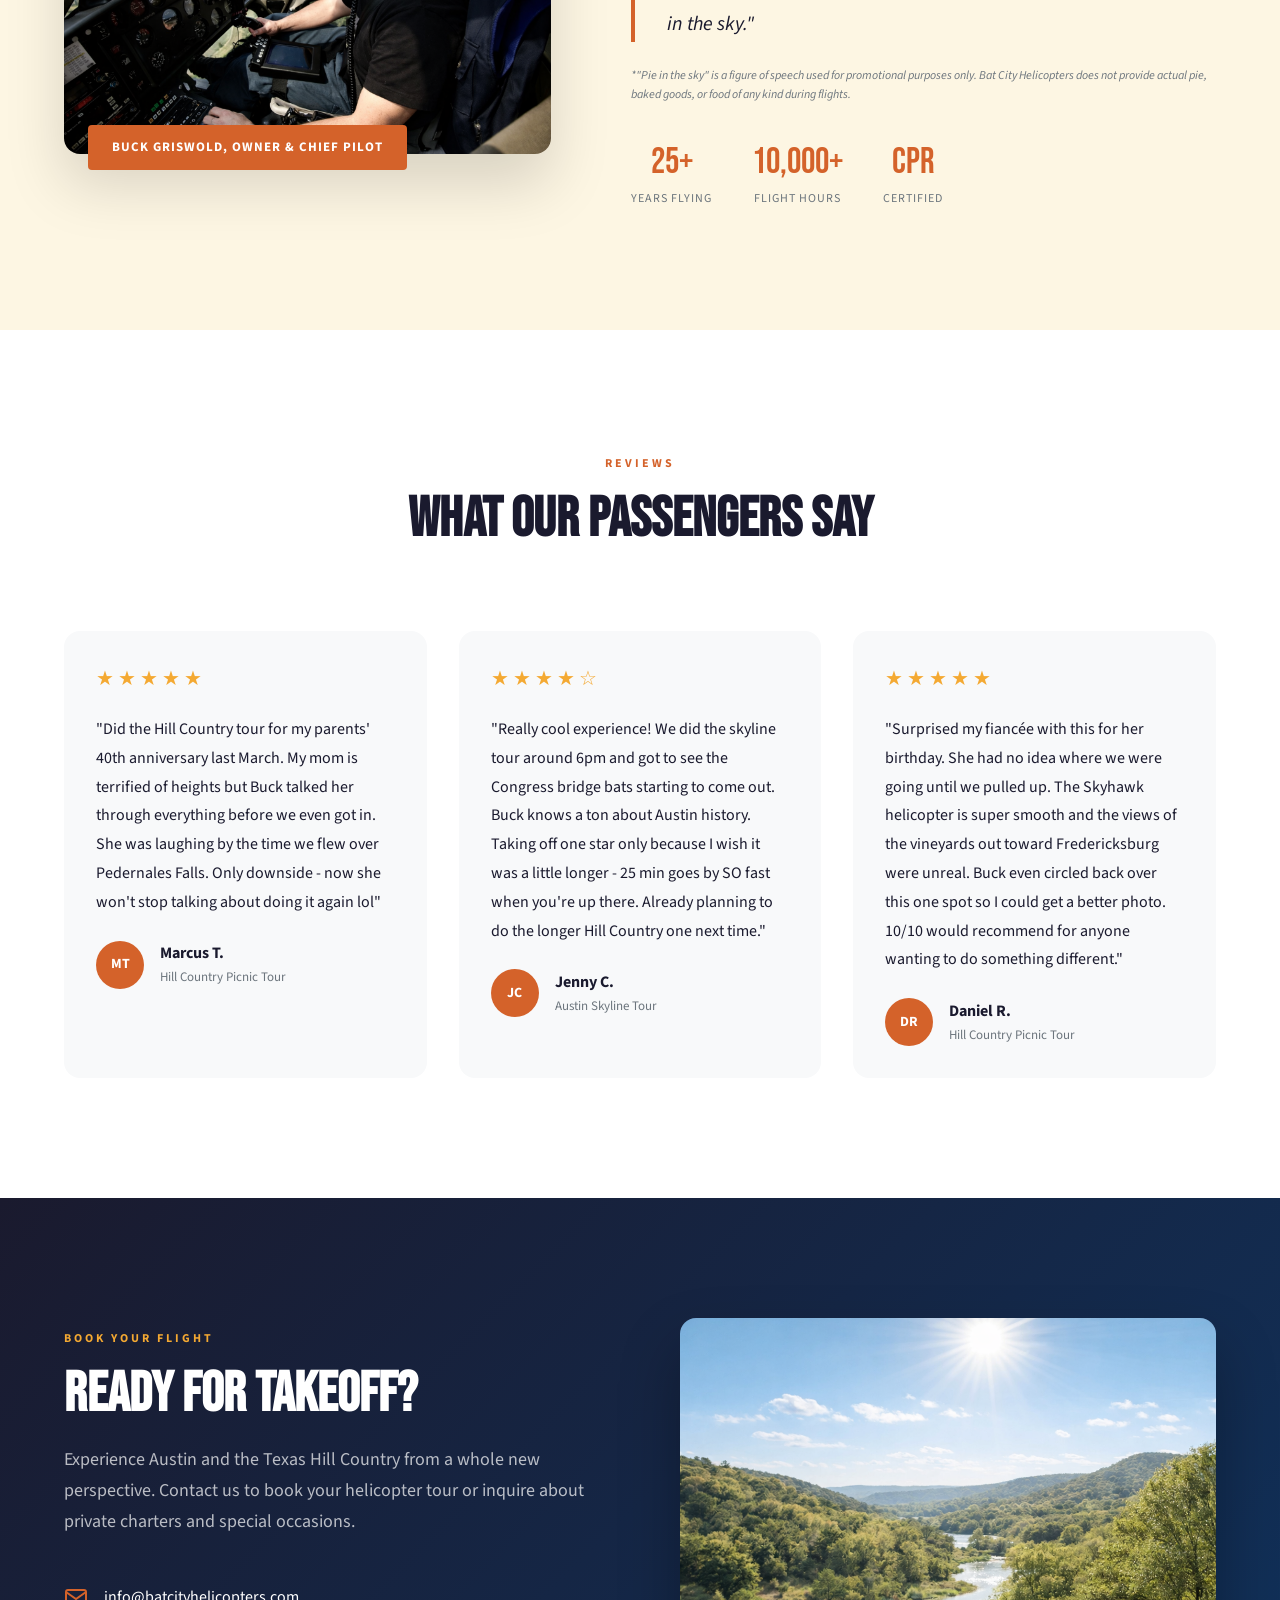
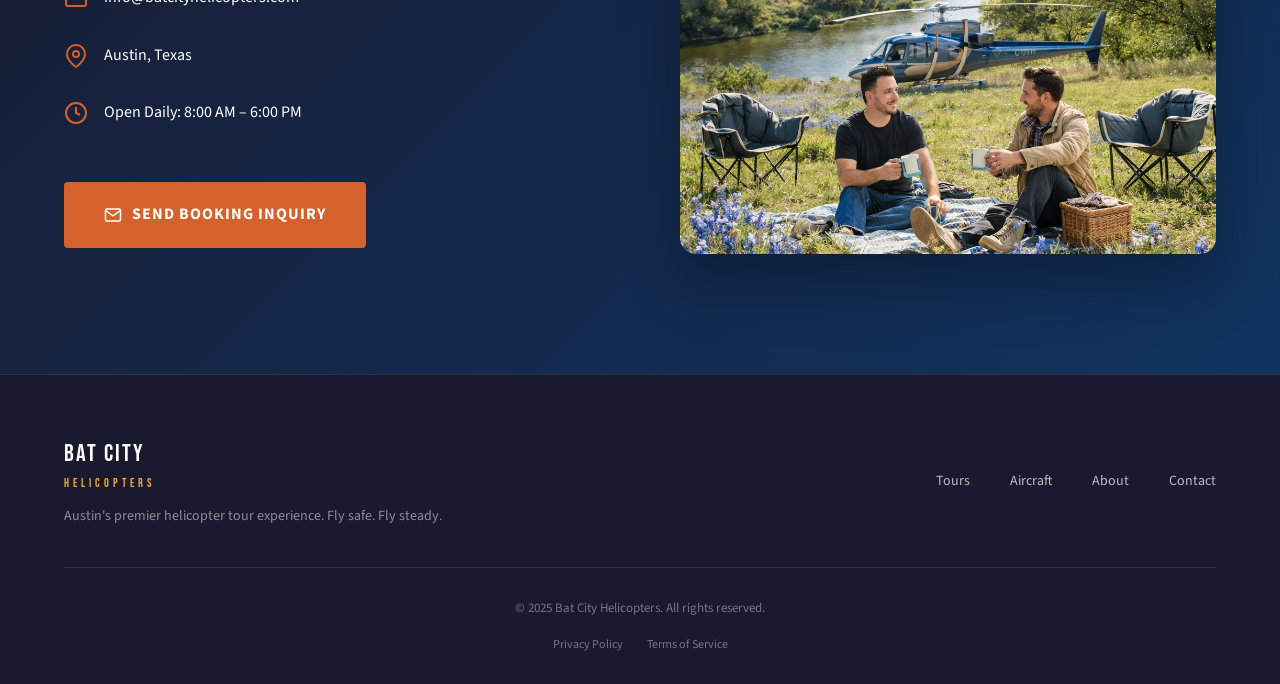
==== commit 6dff6243: "Replace real helicopter brands with fictional names, FAA with CPR" ====
--- a/index.html
+++ b/index.html
@@ -217,7 +217,7 @@
                         <div class="pricing-options">
                             <div class="pricing-option">
                                 <div class="pricing-header">
-                                    <span class="aircraft-name">Robinson R44 II</span>
+                                    <span class="aircraft-name">Horizon RX-4</span>
                                     <span class="price-from">from <strong>$325</strong></span>
                                 </div>
                                 <div class="pricing-details">
@@ -227,7 +227,7 @@
                             </div>
                             <div class="pricing-option">
                                 <div class="pricing-header">
-                                    <span class="aircraft-name">Airbus AS350B3e</span>
+                                    <span class="aircraft-name">Skyhawk 350X</span>
                                     <span class="price-from">from <strong>$800</strong></span>
                                 </div>
                                 <div class="pricing-details">
@@ -284,7 +284,7 @@
                         <div class="pricing-options">
                             <div class="pricing-option">
                                 <div class="pricing-header">
-                                    <span class="aircraft-name">Robinson R44 II</span>
+                                    <span class="aircraft-name">Horizon RX-4</span>
                                     <span class="price-from">from <strong>$225</strong></span>
                                 </div>
                                 <div class="pricing-details">
@@ -294,7 +294,7 @@
                             </div>
                             <div class="pricing-option">
                                 <div class="pricing-header">
-                                    <span class="aircraft-name">Airbus AS350B3e</span>
+                                    <span class="aircraft-name">Skyhawk 350X</span>
                                     <span class="price-from">from <strong>$550</strong></span>
                                 </div>
                                 <div class="pricing-details">
@@ -322,10 +322,10 @@
             <div class="aircraft-grid">
                 <div class="aircraft-card">
                     <div class="aircraft-image">
-                        <img src="assets/Airbus-AS350B3e-helicopter.png" alt="Airbus AS350B3e BLR Helicopter">
+                        <img src="assets/Airbus-AS350B3e-helicopter.png" alt="Skyhawk 350X BLR Helicopter">
                     </div>
                     <div class="aircraft-info">
-                        <h3>Airbus AS350B3e BLR</h3>
+                        <h3>Skyhawk 350X BLR</h3>
                         <span class="aircraft-subtitle">High-Performance Single Engine</span>
                         <p>The pinnacle of the Ecureuil family, this aircraft broke the world record for highest altitude landing and takeoff. It excels in hot, high, and extreme environments—perfect for Texas summers.</p>
                         <ul class="aircraft-specs">
@@ -347,10 +347,10 @@
 
                 <div class="aircraft-card">
                     <div class="aircraft-image">
-                        <img src="assets/Robinson-RH44II-helicopter.png" alt="Robinson R44 Raven II Helicopter">
+                        <img src="assets/Robinson-RH44II-helicopter.png" alt="Horizon RX-4 Raven Helicopter">
                     </div>
                     <div class="aircraft-info">
-                        <h3>Robinson R44 Raven II</h3>
+                        <h3>Horizon RX-4 Raven</h3>
                         <span class="aircraft-subtitle">Reliable & Nimble</span>
                         <p>A high-performing helicopter known for reliability and ease of maintenance. Features a two-bladed rotor system, T-bar cyclic, and a 1+3 cabin configuration with unobstructed views from every seat.</p>
                         <ul class="aircraft-specs">
@@ -398,7 +398,7 @@
                             <span class="credential-label">Flight Hours</span>
                         </div>
                         <div class="credential">
-                            <span class="credential-number">FAA</span>
+                            <span class="credential-number">CPR</span>
                             <span class="credential-label">Certified</span>
                         </div>
                     </div>
@@ -439,7 +439,7 @@
                 </div>
                 <div class="testimonial-card">
                     <div class="testimonial-stars">★★★★★</div>
-                    <p class="testimonial-text">"Surprised my fiancée with this for her birthday. She had no idea where we were going until we pulled up. The Airbus helicopter is super smooth and the views of the vineyards out toward Fredericksburg were unreal. Buck even circled back over this one spot so I could get a better photo. 10/10 would recommend for anyone wanting to do something different."</p>
+                    <p class="testimonial-text">"Surprised my fiancée with this for her birthday. She had no idea where we were going until we pulled up. The Skyhawk helicopter is super smooth and the views of the vineyards out toward Fredericksburg were unreal. Buck even circled back over this one spot so I could get a better photo. 10/10 would recommend for anyone wanting to do something different."</p>
                     <div class="testimonial-author">
                         <div class="author-avatar">DR</div>
                         <div class="author-info">
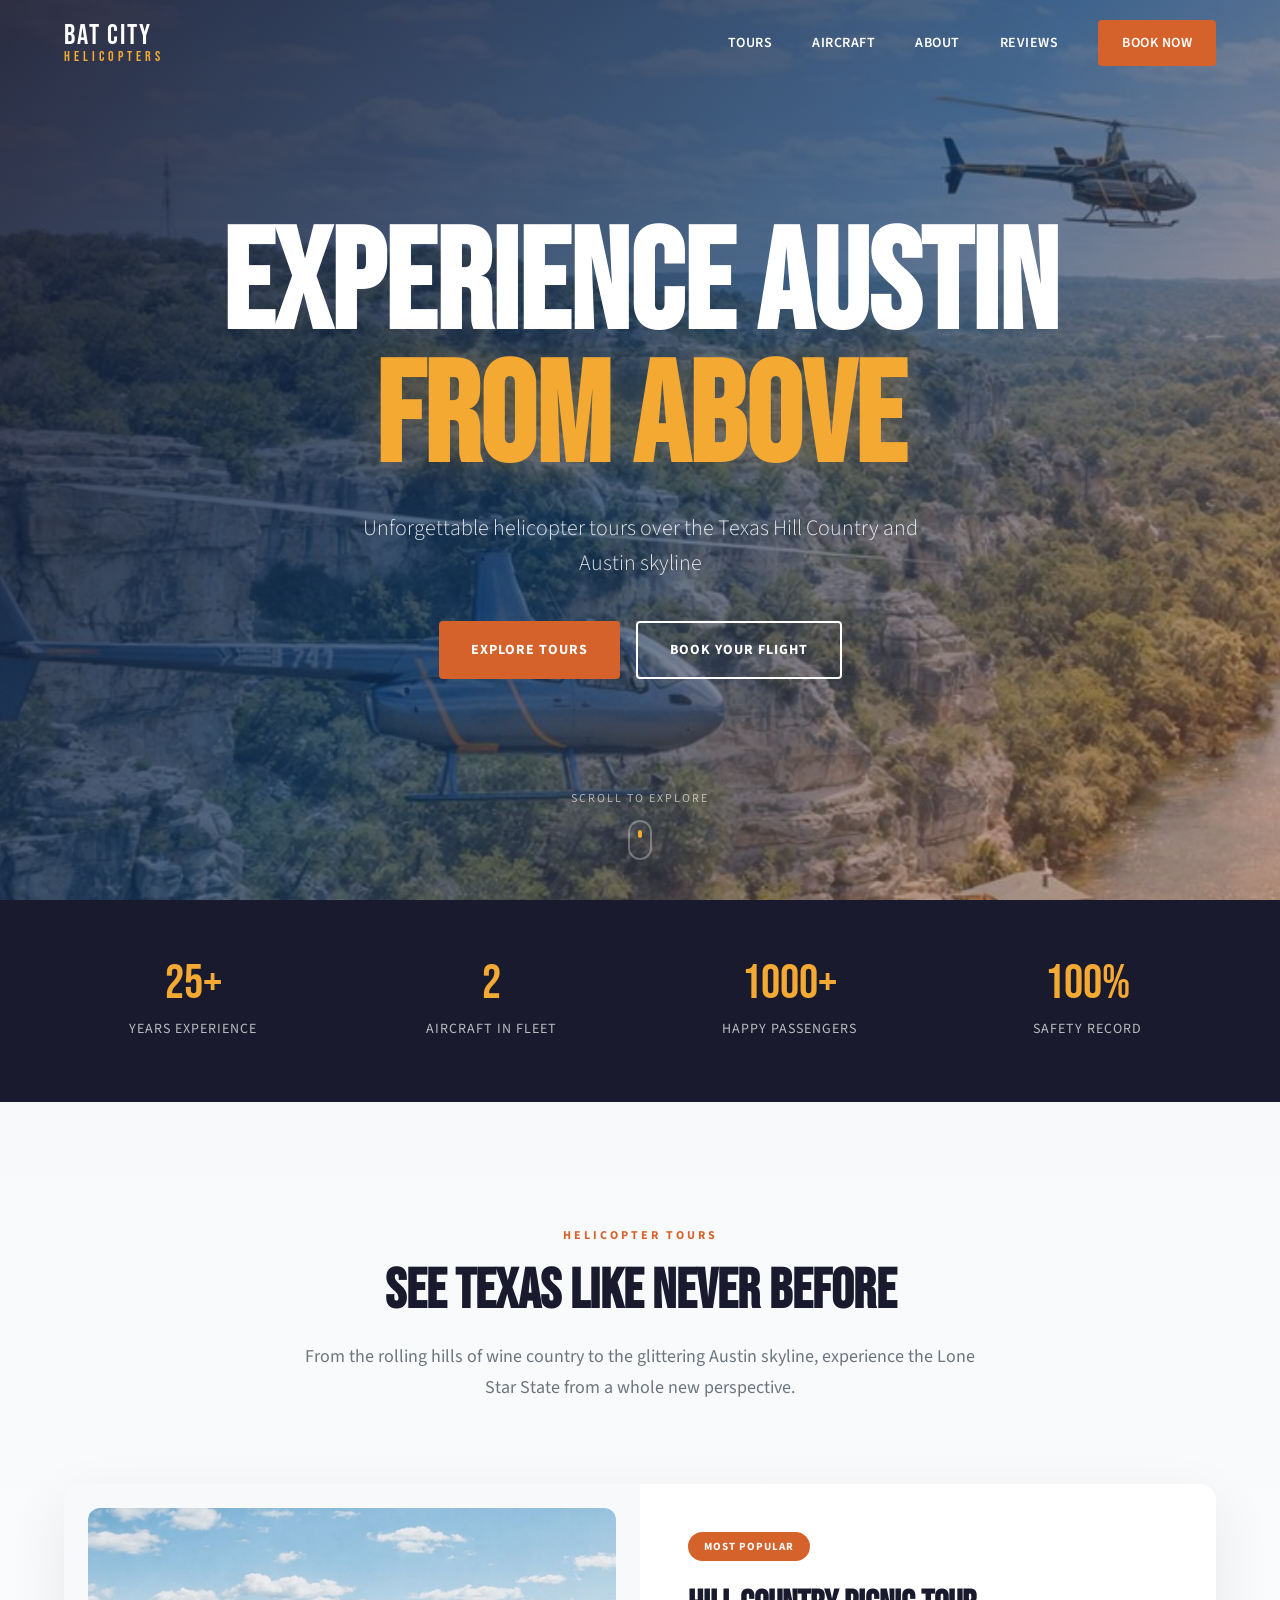
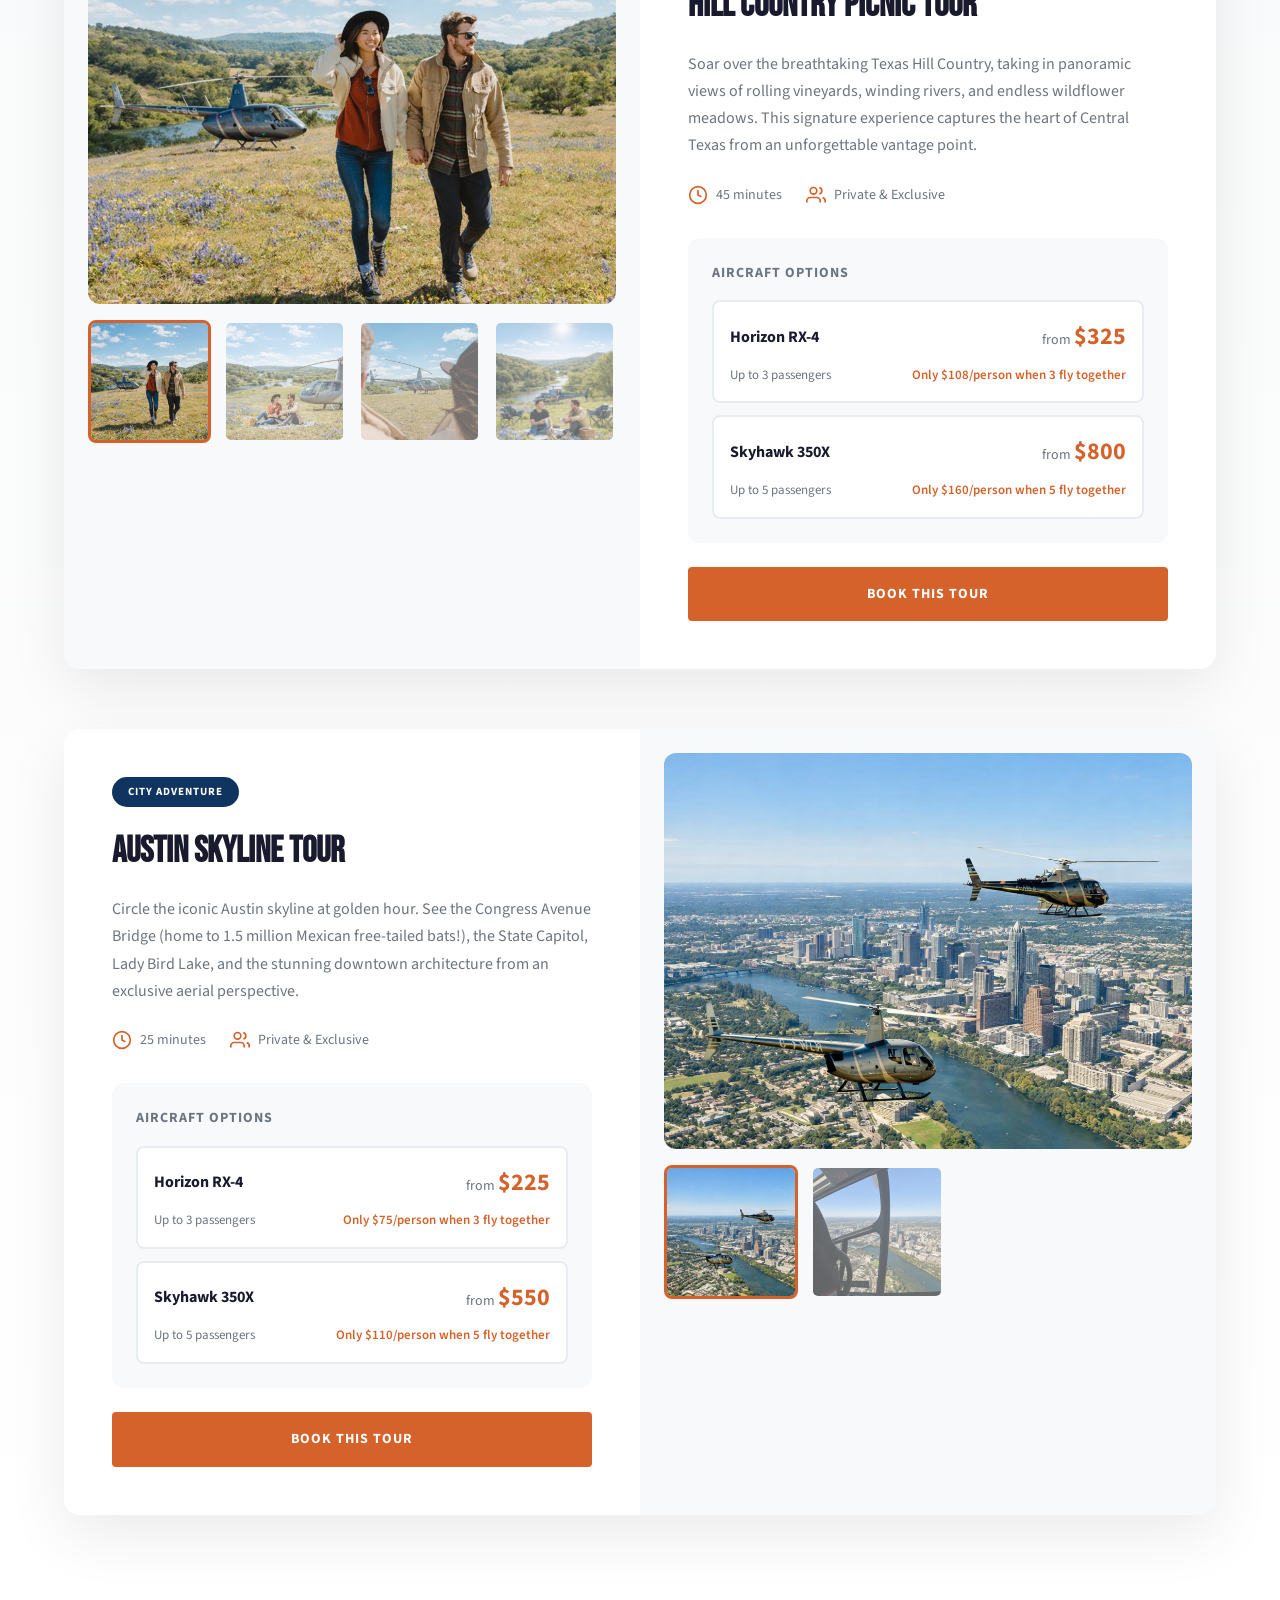
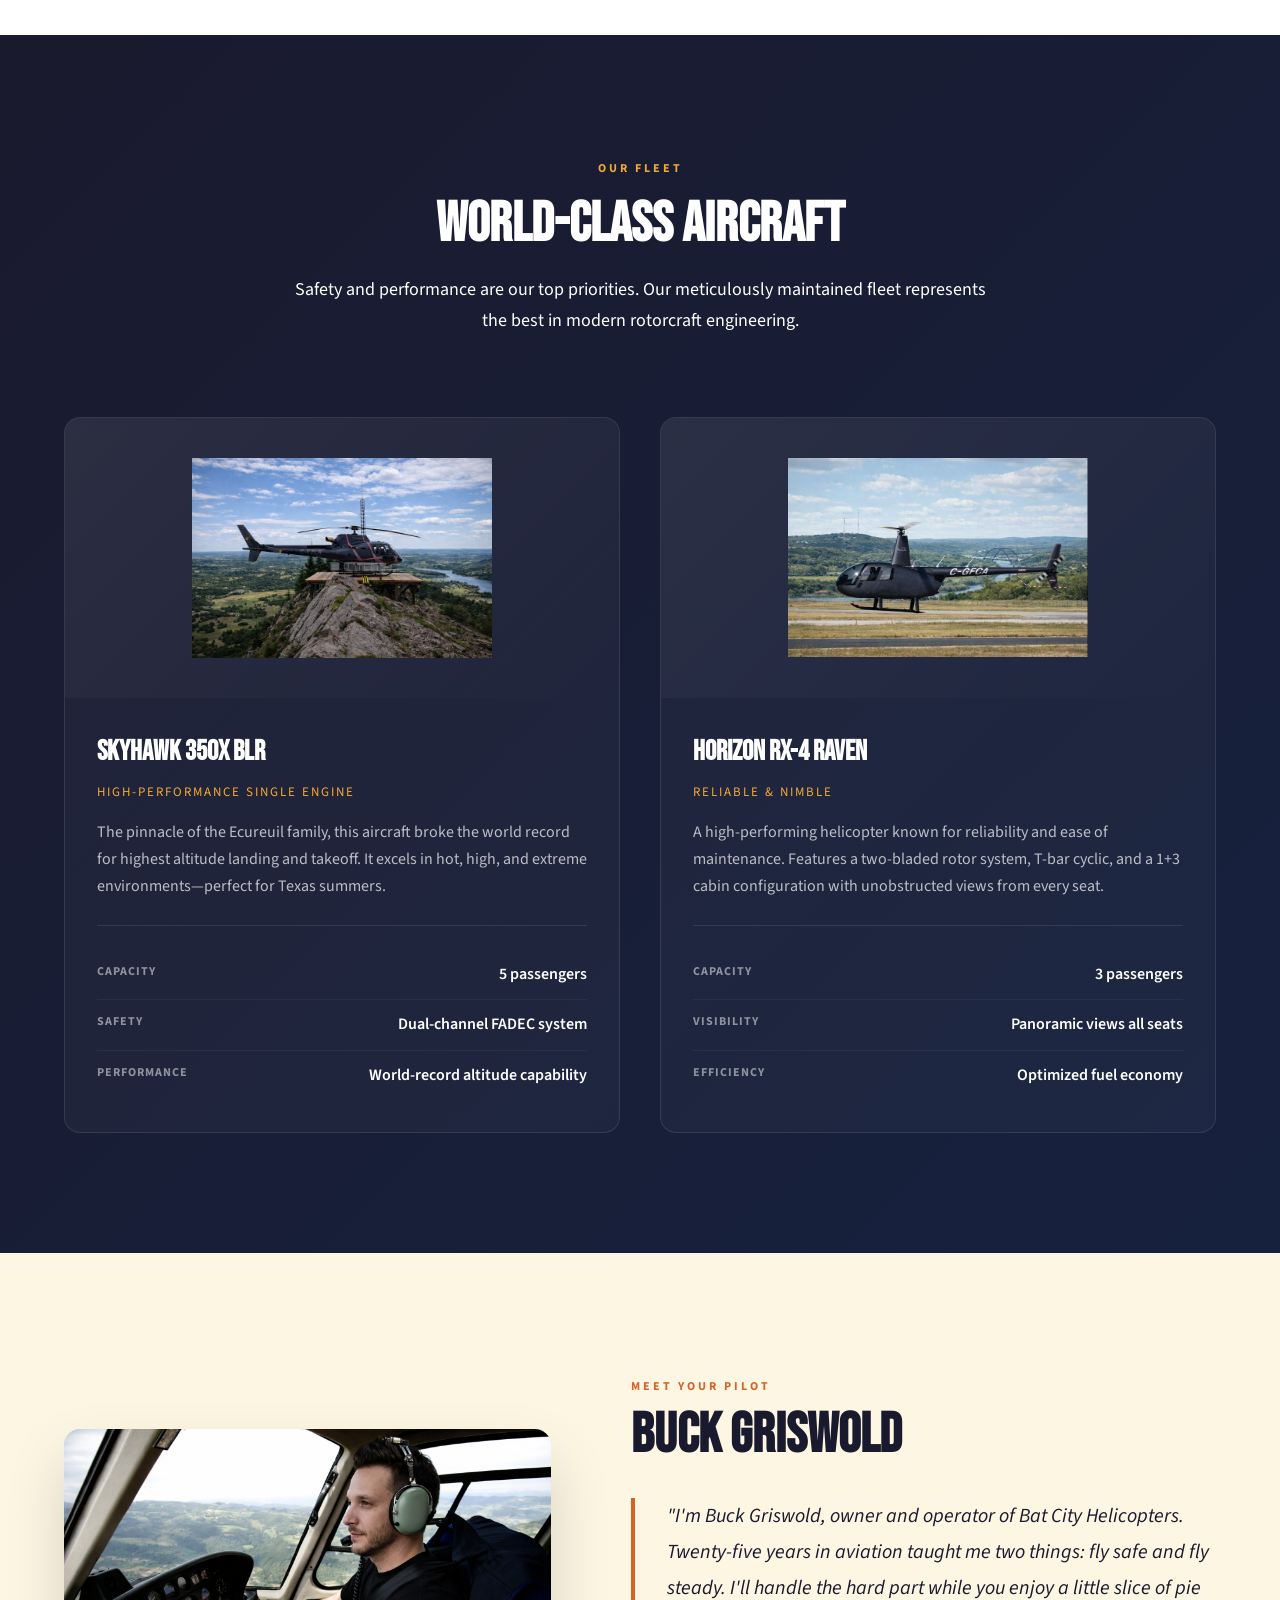
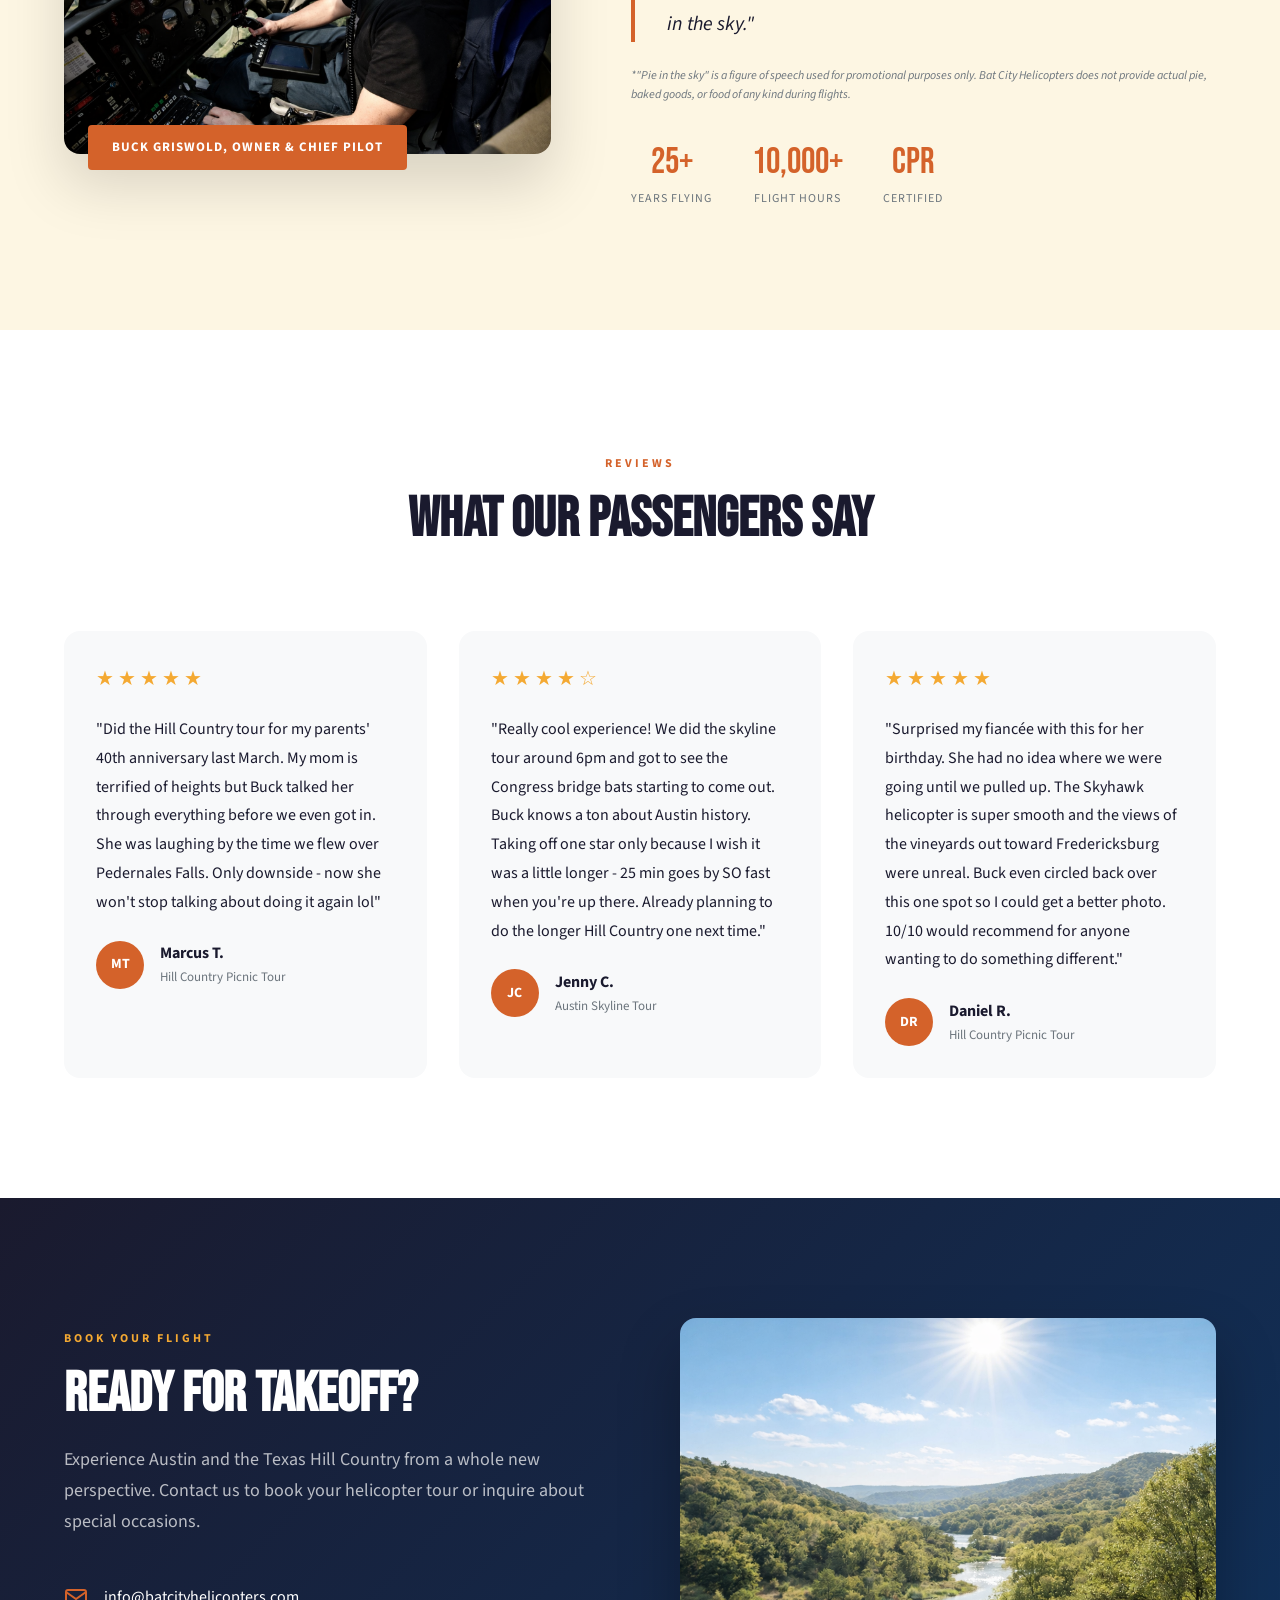
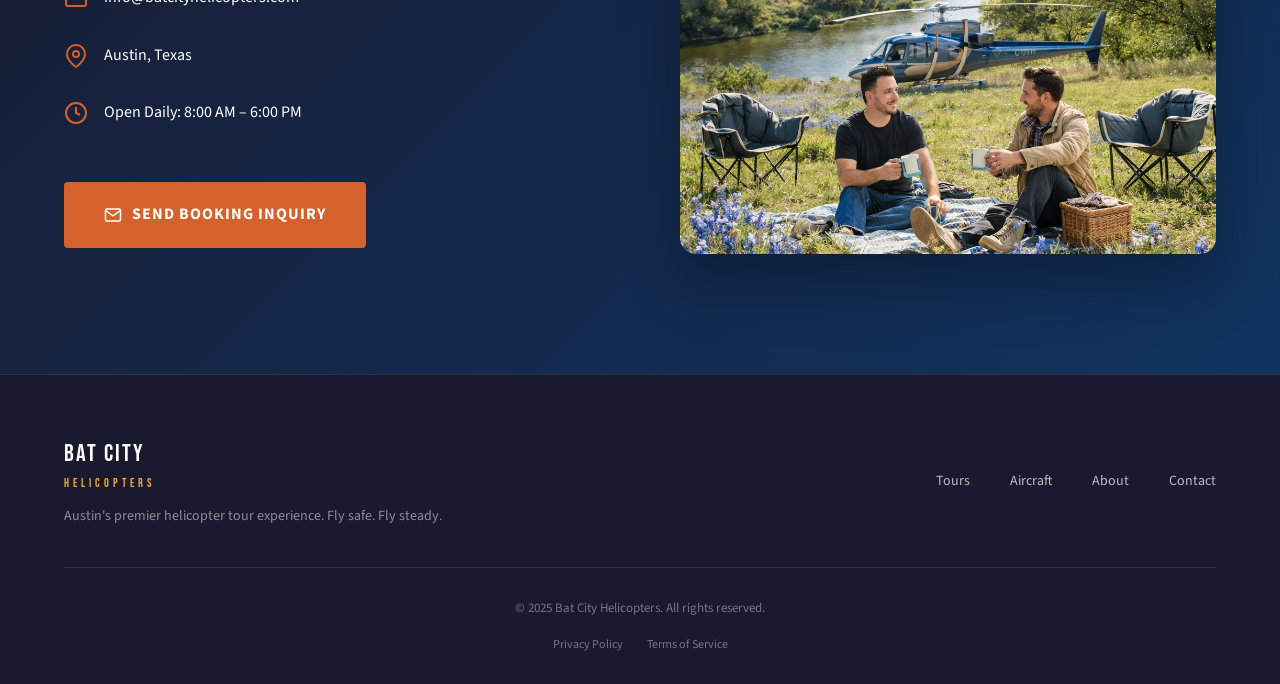
==== commit 87498530: "Remove mention of private charters" ====
--- a/index.html
+++ b/index.html
@@ -459,7 +459,7 @@
                 <div class="contact-info">
                     <span class="section-tag">Book Your Flight</span>
                     <h2 class="section-title">Ready for Takeoff?</h2>
-                    <p>Experience Austin and the Texas Hill Country from a whole new perspective. Contact us to book your helicopter tour or inquire about private charters and special occasions.</p>
+                    <p>Experience Austin and the Texas Hill Country from a whole new perspective. Contact us to book your helicopter tour or inquire about special occasions.</p>
                     <div class="contact-details">
                         <a href="mailto:info@batcityhelicopters.com" class="contact-item">
                             <svg viewBox="0 0 24 24" fill="none" stroke="currentColor" stroke-width="2">
--- a/styles.css
+++ b/styles.css
@@ -98,6 +98,11 @@
     padding: 12px 0;
 }
 
+.nav.nav-solid {
+    background: var(--color-dark);
+    padding: 12px 0;
+}
+
 .nav-container {
     max-width: var(--container-width);
     margin: 0 auto;
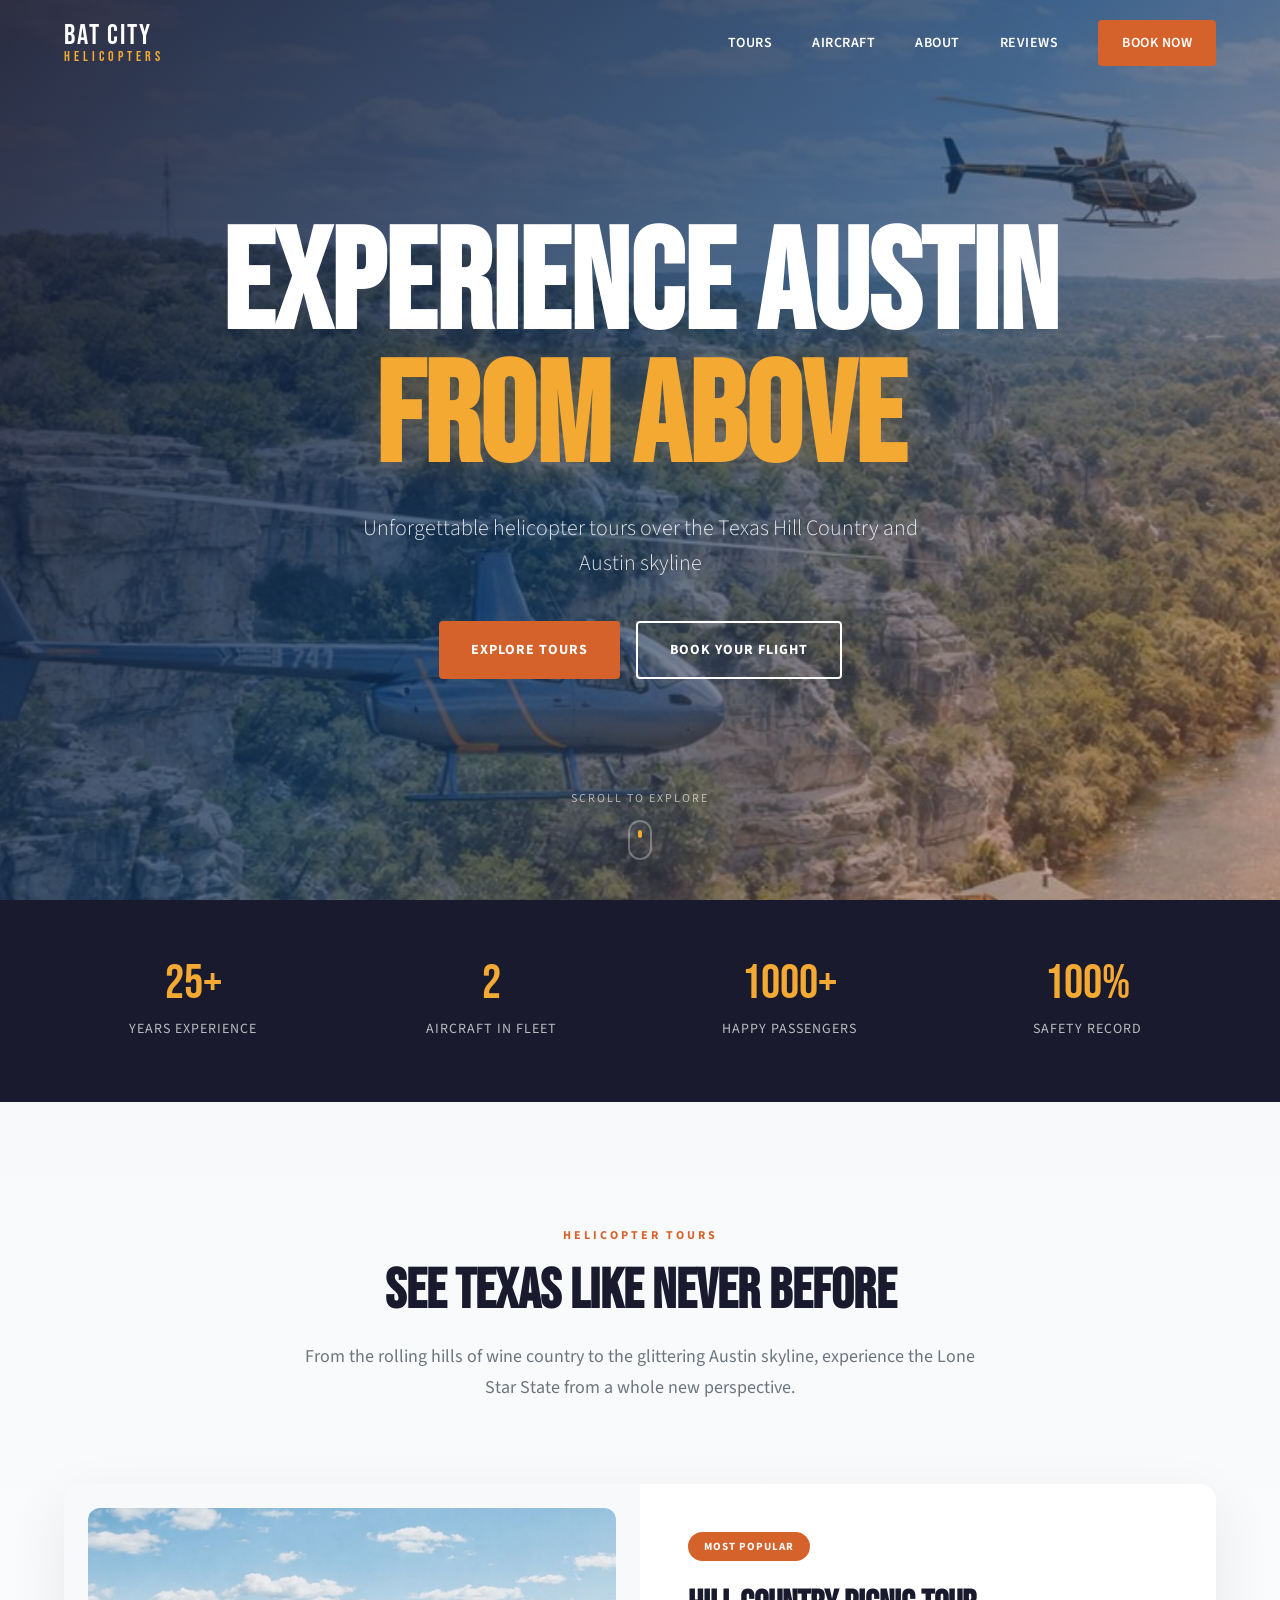
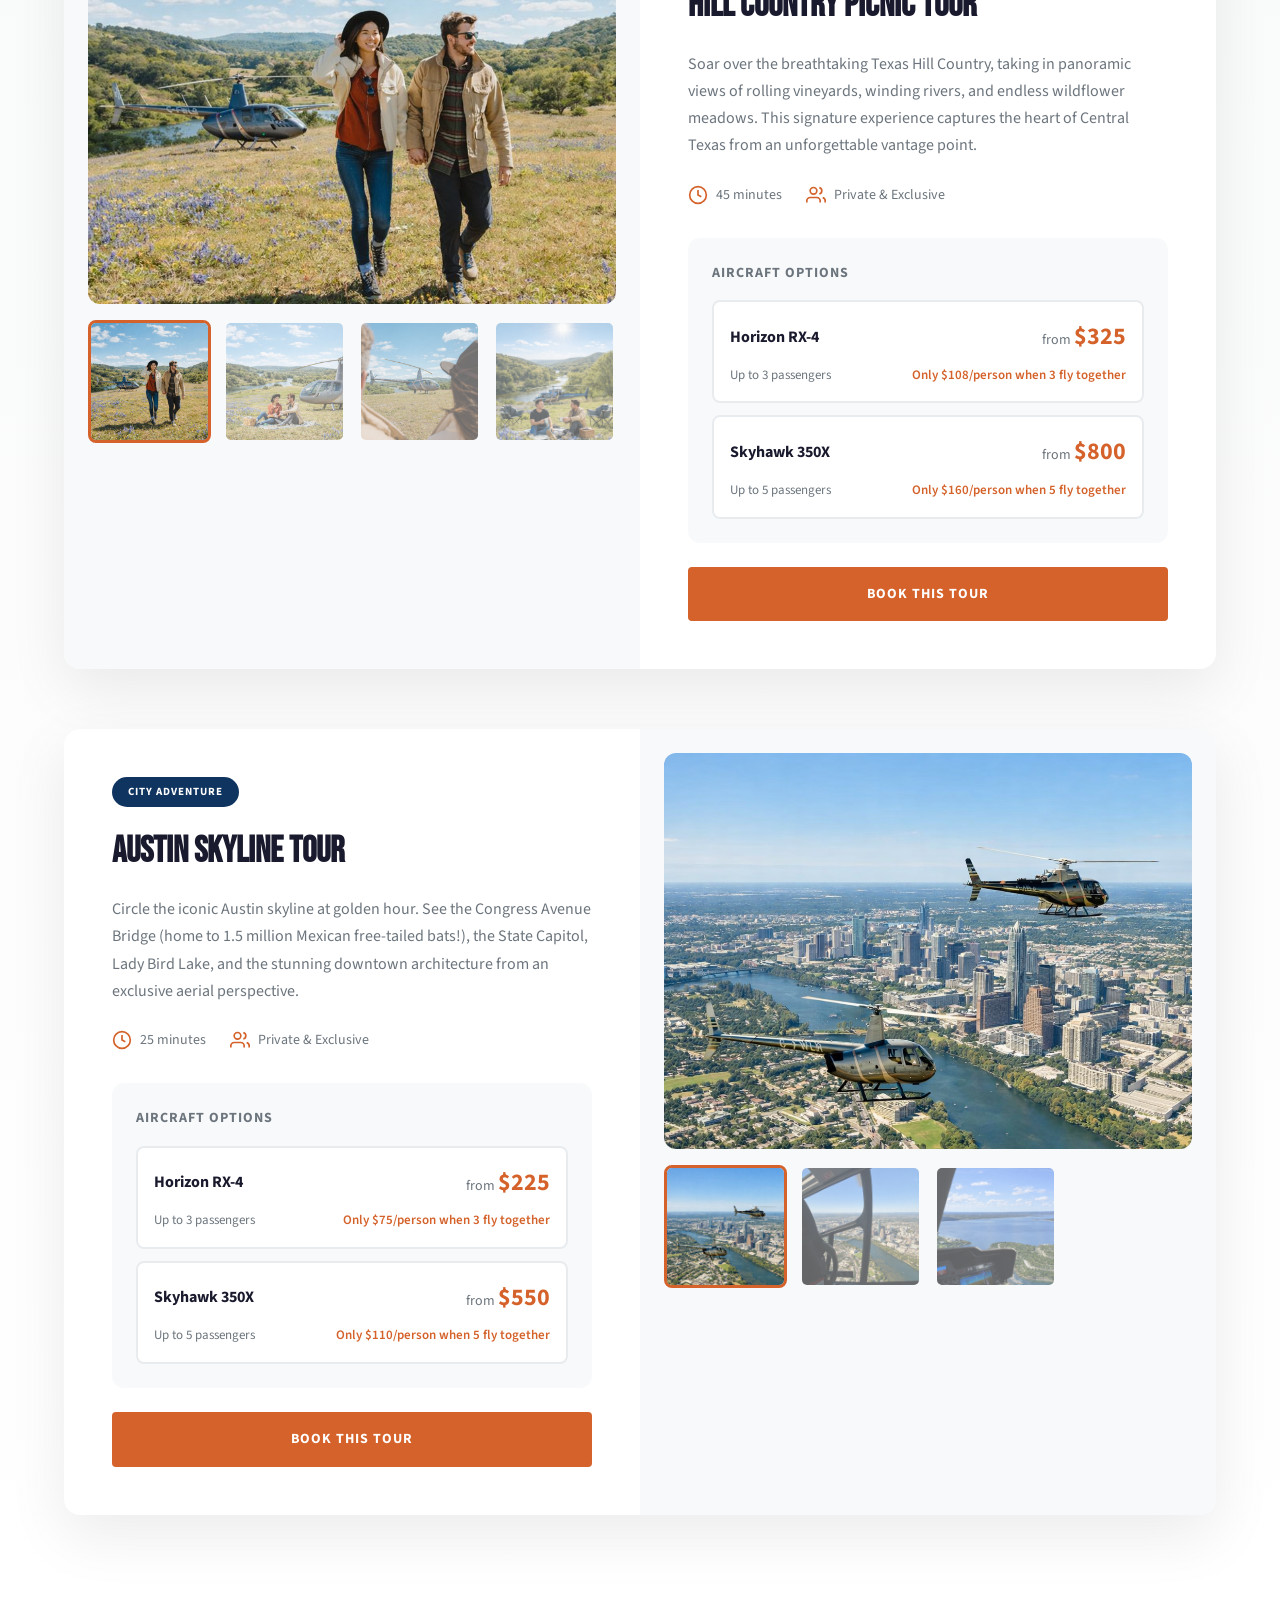
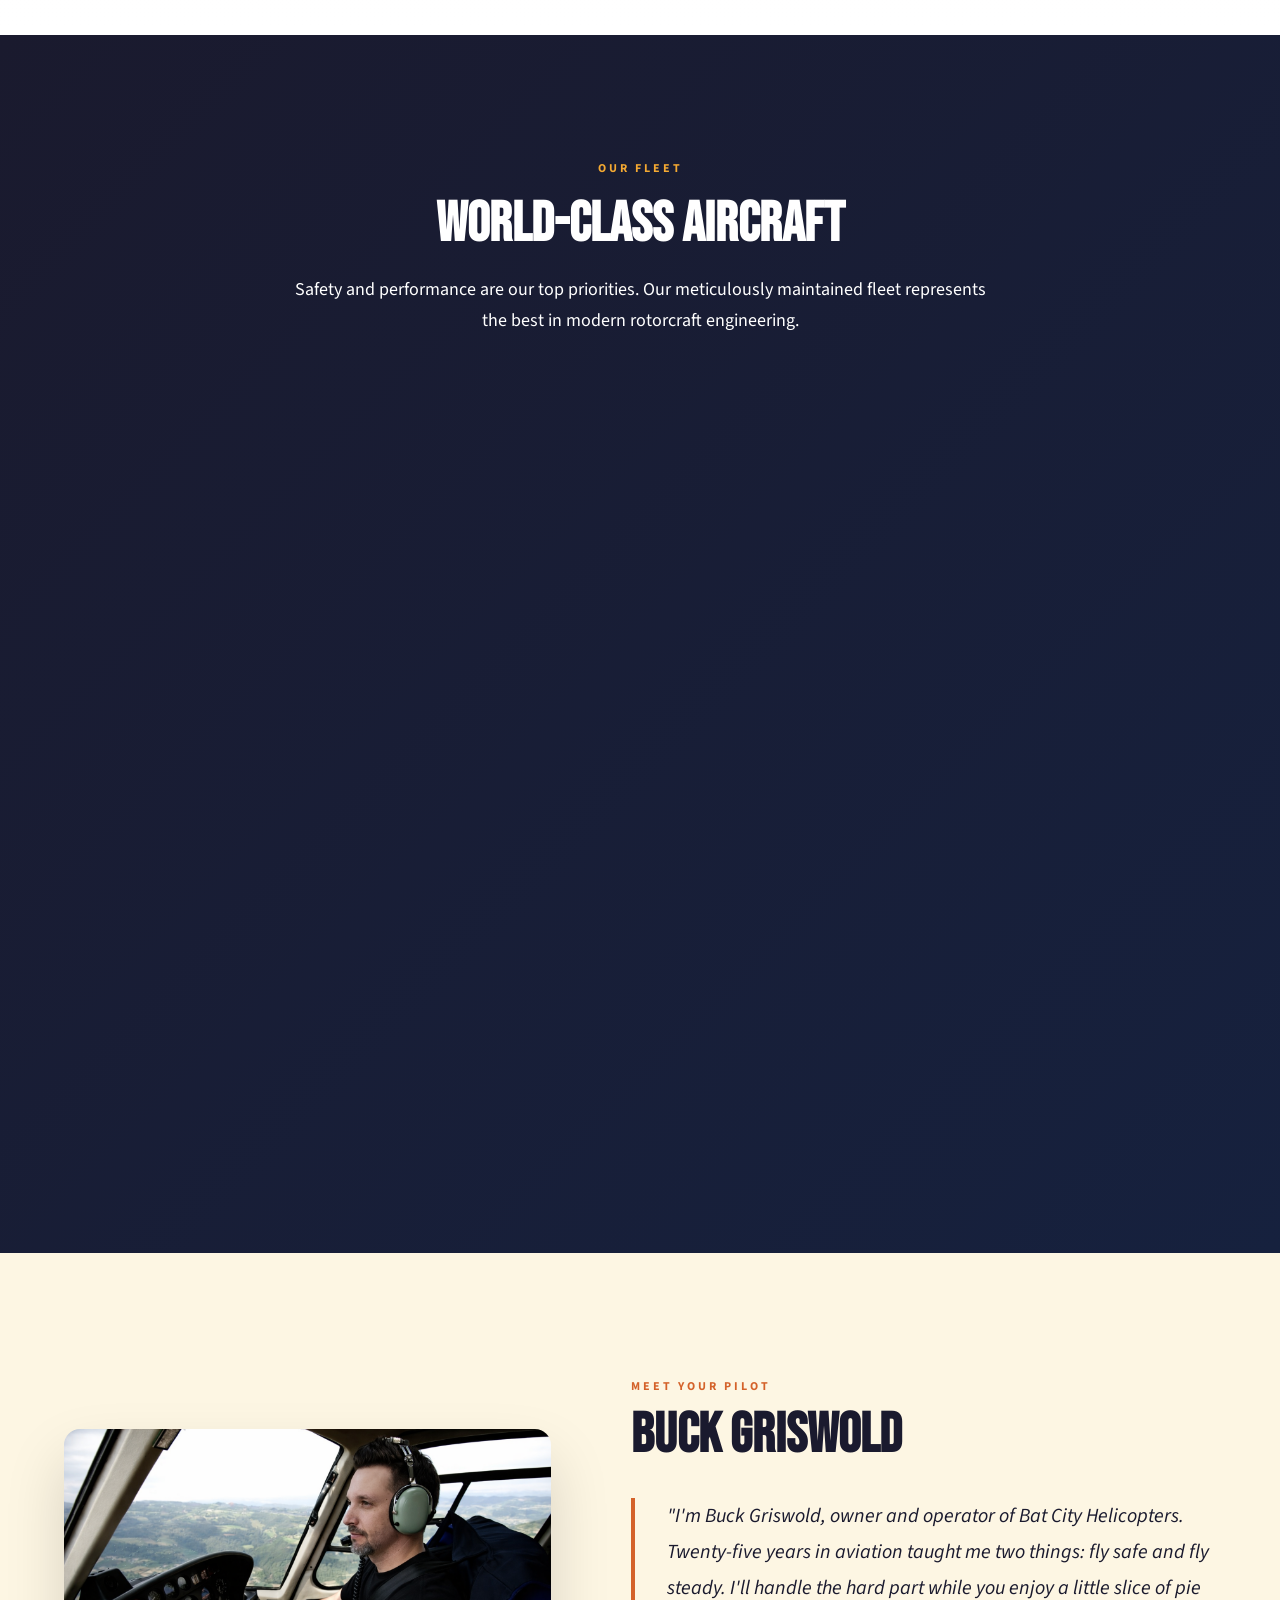
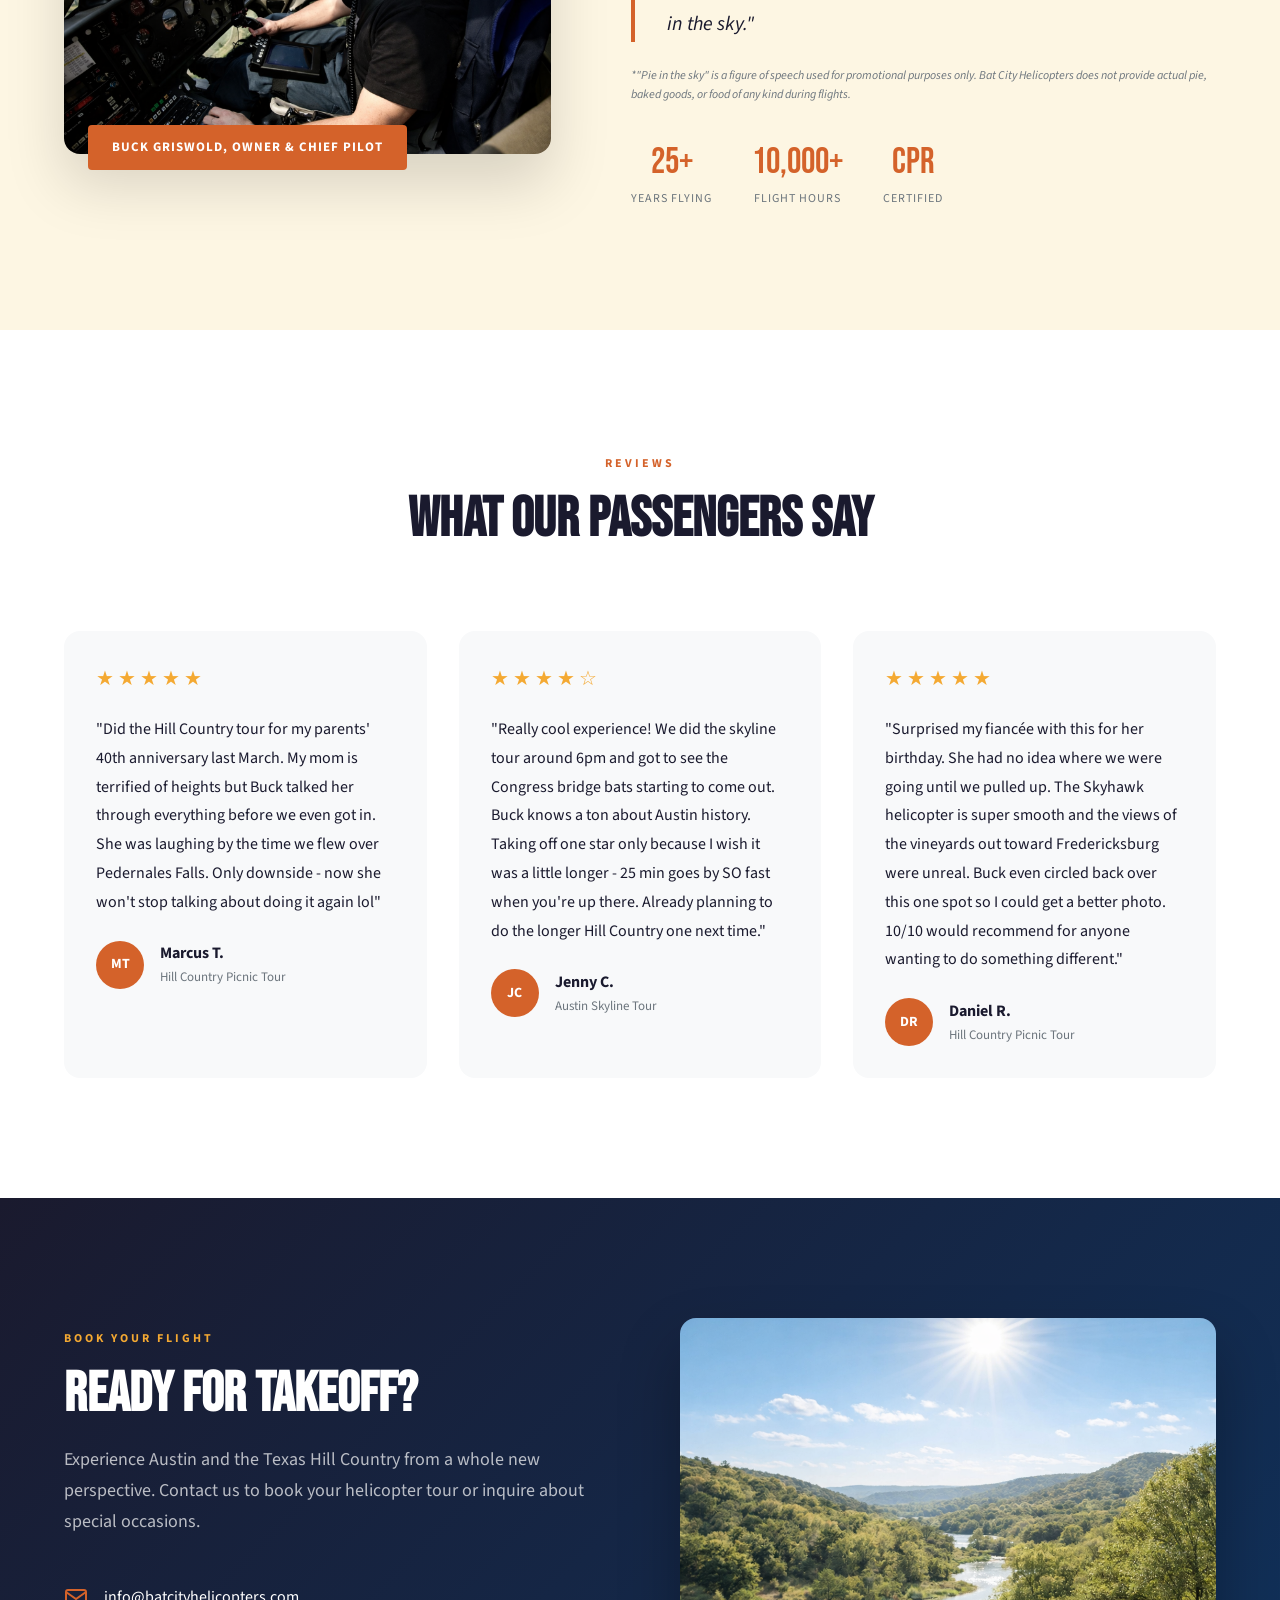
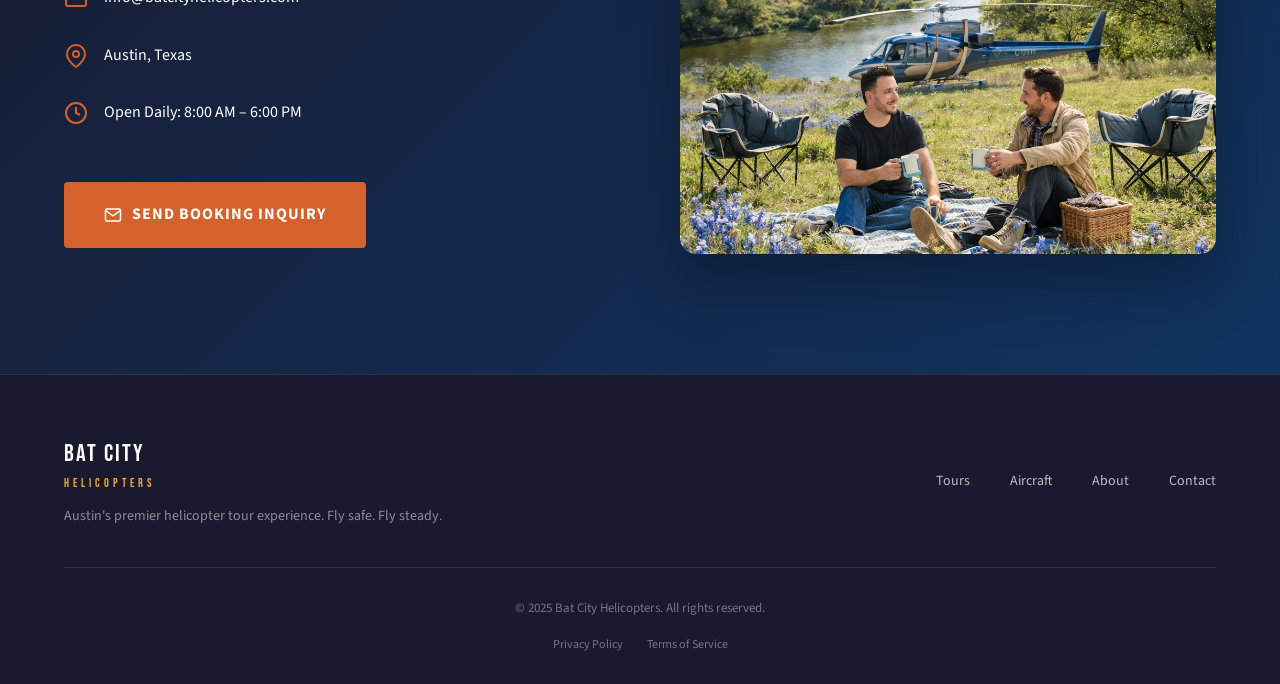
==== commit b962d787: "update favicons and images" ====
--- a/index.html
+++ b/index.html
@@ -26,8 +26,11 @@
     <meta name="twitter:description" content="Experience Austin and the Texas Hill Country from above. Book private helicopter tours over the Austin skyline, Hill Country vineyards, and more.">
     <meta name="twitter:image" content="https://batcityhelicopters.com/assets/helicopters-over-hill-country.png">
     
-    <!-- Favicon -->
+    <!-- Favicons -->
     <link rel="icon" type="image/svg+xml" href="favicon.svg">
+    <link rel="icon" type="image/png" sizes="32x32" href="favicon-32.png">
+    <link rel="icon" type="image/png" sizes="192x192" href="favicon-192.png">
+    <link rel="apple-touch-icon" sizes="180x180" href="apple-touch-icon.png">
     <link rel="preconnect" href="https://fonts.googleapis.com">
     <link rel="preconnect" href="https://fonts.gstatic.com" crossorigin>
     <link href="https://fonts.googleapis.com/css2?family=Bebas+Neue&family=Source+Sans+3:wght@300;400;600;700&display=swap" rel="stylesheet">
@@ -181,8 +184,8 @@
                         <button class="thumb" data-img="assets/hill-country-picnic-heli-tour-2.png">
                             <img src="assets/hill-country-picnic-heli-tour-2.png" alt="Tour view 2">
                         </button>
-                        <button class="thumb" data-img="assets/hill-country-picnic-heli-tour-3.png">
-                            <img src="assets/hill-country-picnic-heli-tour-3.png" alt="Tour view 3">
+                        <button class="thumb" data-img="assets/hill-country-picnic-heli-tour-3.jpg">
+                            <img src="assets/hill-country-picnic-heli-tour-3.jpg" alt="Tour view 3">
                         </button>
                         <button class="thumb" data-img="assets/hill-country-picnic-heli-tour-with-buck.png">
                             <img src="assets/hill-country-picnic-heli-tour-with-buck.png" alt="Tour with Buck">
@@ -247,12 +250,15 @@
                     <div class="tour-gallery-main">
                         <img src="assets/austin-city-skyline-tour.png" alt="Austin Skyline Helicopter Tour" id="gallery-main-skyline">
                     </div>
-                    <div class="tour-gallery-thumbs tour-gallery-thumbs-2">
+                    <div class="tour-gallery-thumbs tour-gallery-thumbs">
                         <button class="thumb active" data-img="assets/austin-city-skyline-tour.png" data-gallery="skyline">
                             <img src="assets/austin-city-skyline-tour.png" alt="Austin skyline aerial view">
                         </button>
                         <button class="thumb" data-img="assets/austin-skyline-from-cockpit.png" data-gallery="skyline">
                             <img src="assets/austin-skyline-from-cockpit.png" alt="Austin skyline from cockpit">
+                        </button>
+                        <button class="thumb" data-img="assets/austin-skyline-laketravis-view.png" data-gallery="skyline">
+                            <img src="assets/austin-skyline-laketravis-view.png" alt="Lake Travis view from cockpit">
                         </button>
                     </div>
                 </div>
--- a/styles.css
+++ b/styles.css
@@ -1237,12 +1237,15 @@
         left: 0;
         right: 0;
         bottom: 0;
-        background: rgba(26, 26, 46, 0.98);
+        width: 100%;
+        height: 100vh;
+        background: var(--color-dark);
         flex-direction: column;
         justify-content: center;
         align-items: center;
         gap: 32px;
-        z-index: 1000;
+        z-index: 999;
+        padding: 20px;
     }
     
     .nav-links.active {
@@ -1259,7 +1262,7 @@
         display: none;
     }
     
-    .nav-cta {
+    .nav-links .nav-cta {
         margin-top: 16px;
         padding: 16px 32px;
         font-size: 18px;
@@ -1267,6 +1270,8 @@
     
     .mobile-menu-btn {
         display: flex;
+        position: relative;
+        z-index: 1001;
     }
     
     .stats-bar .container {
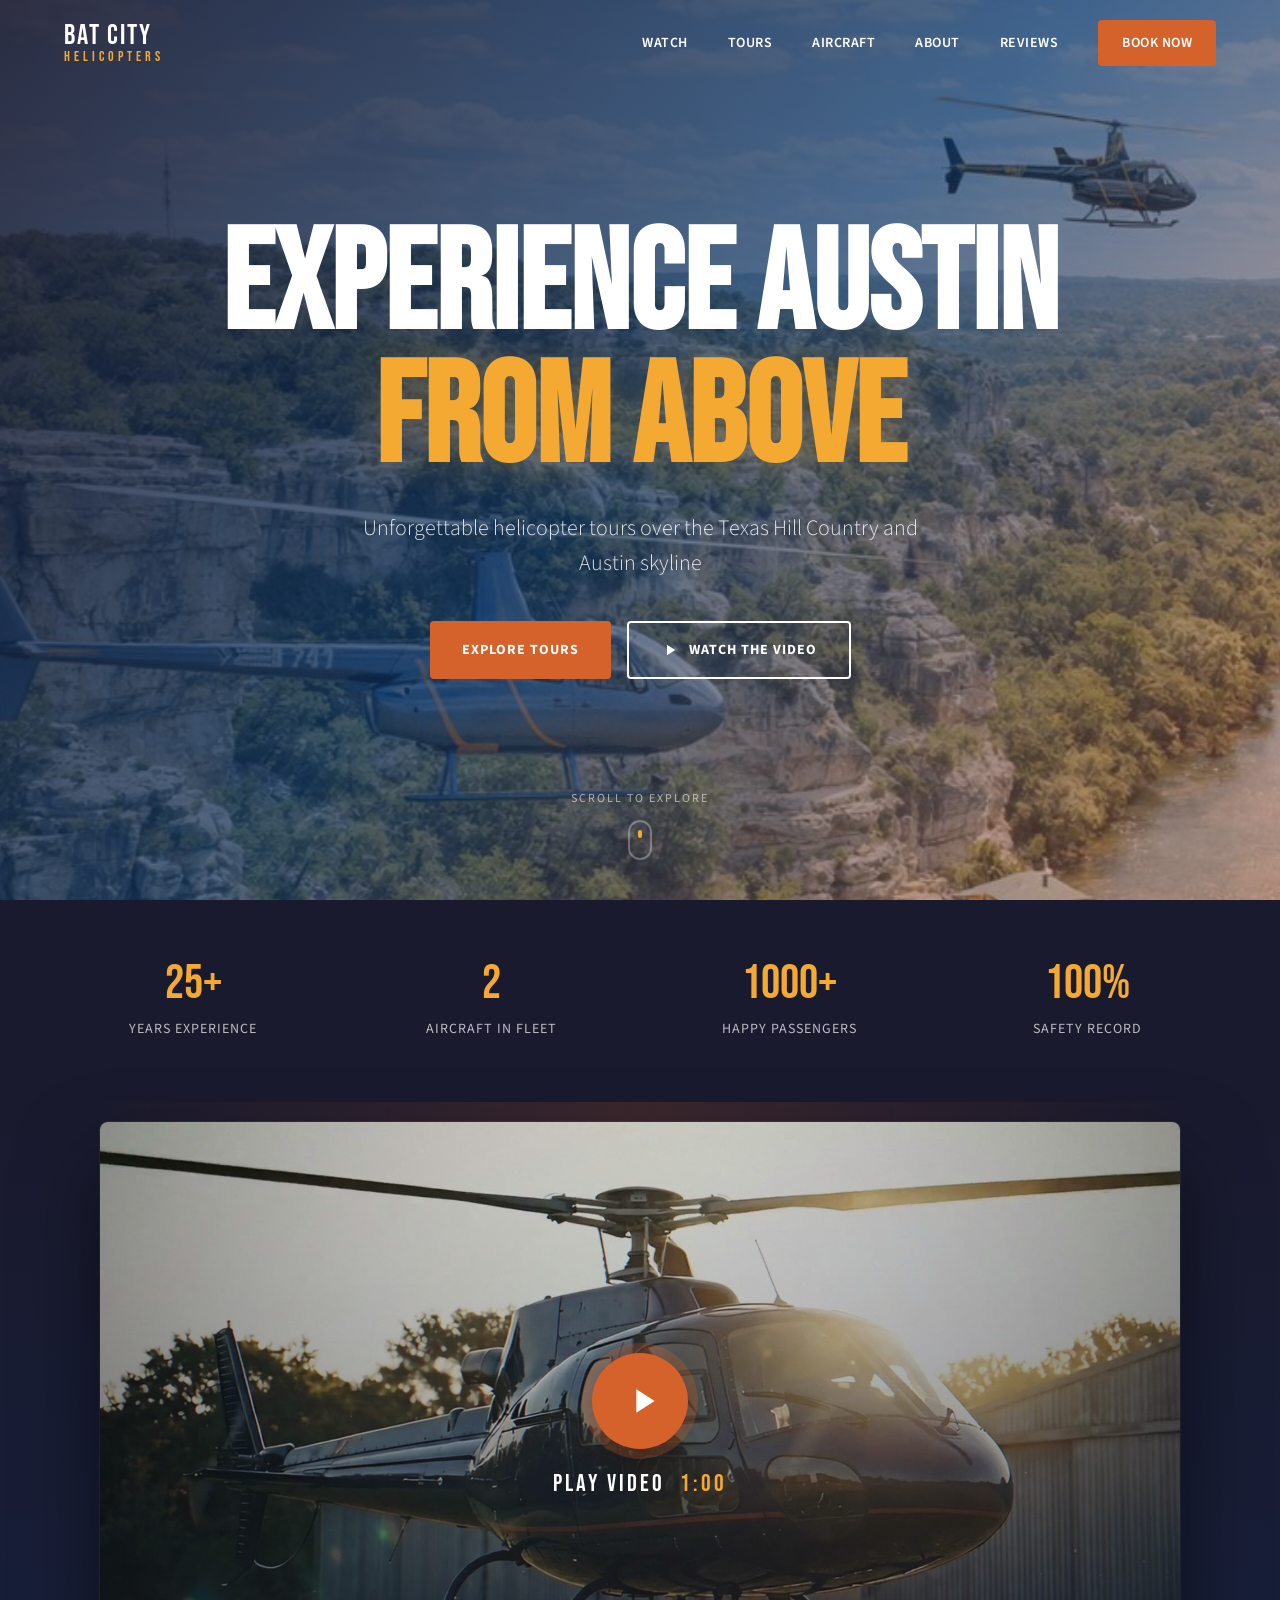
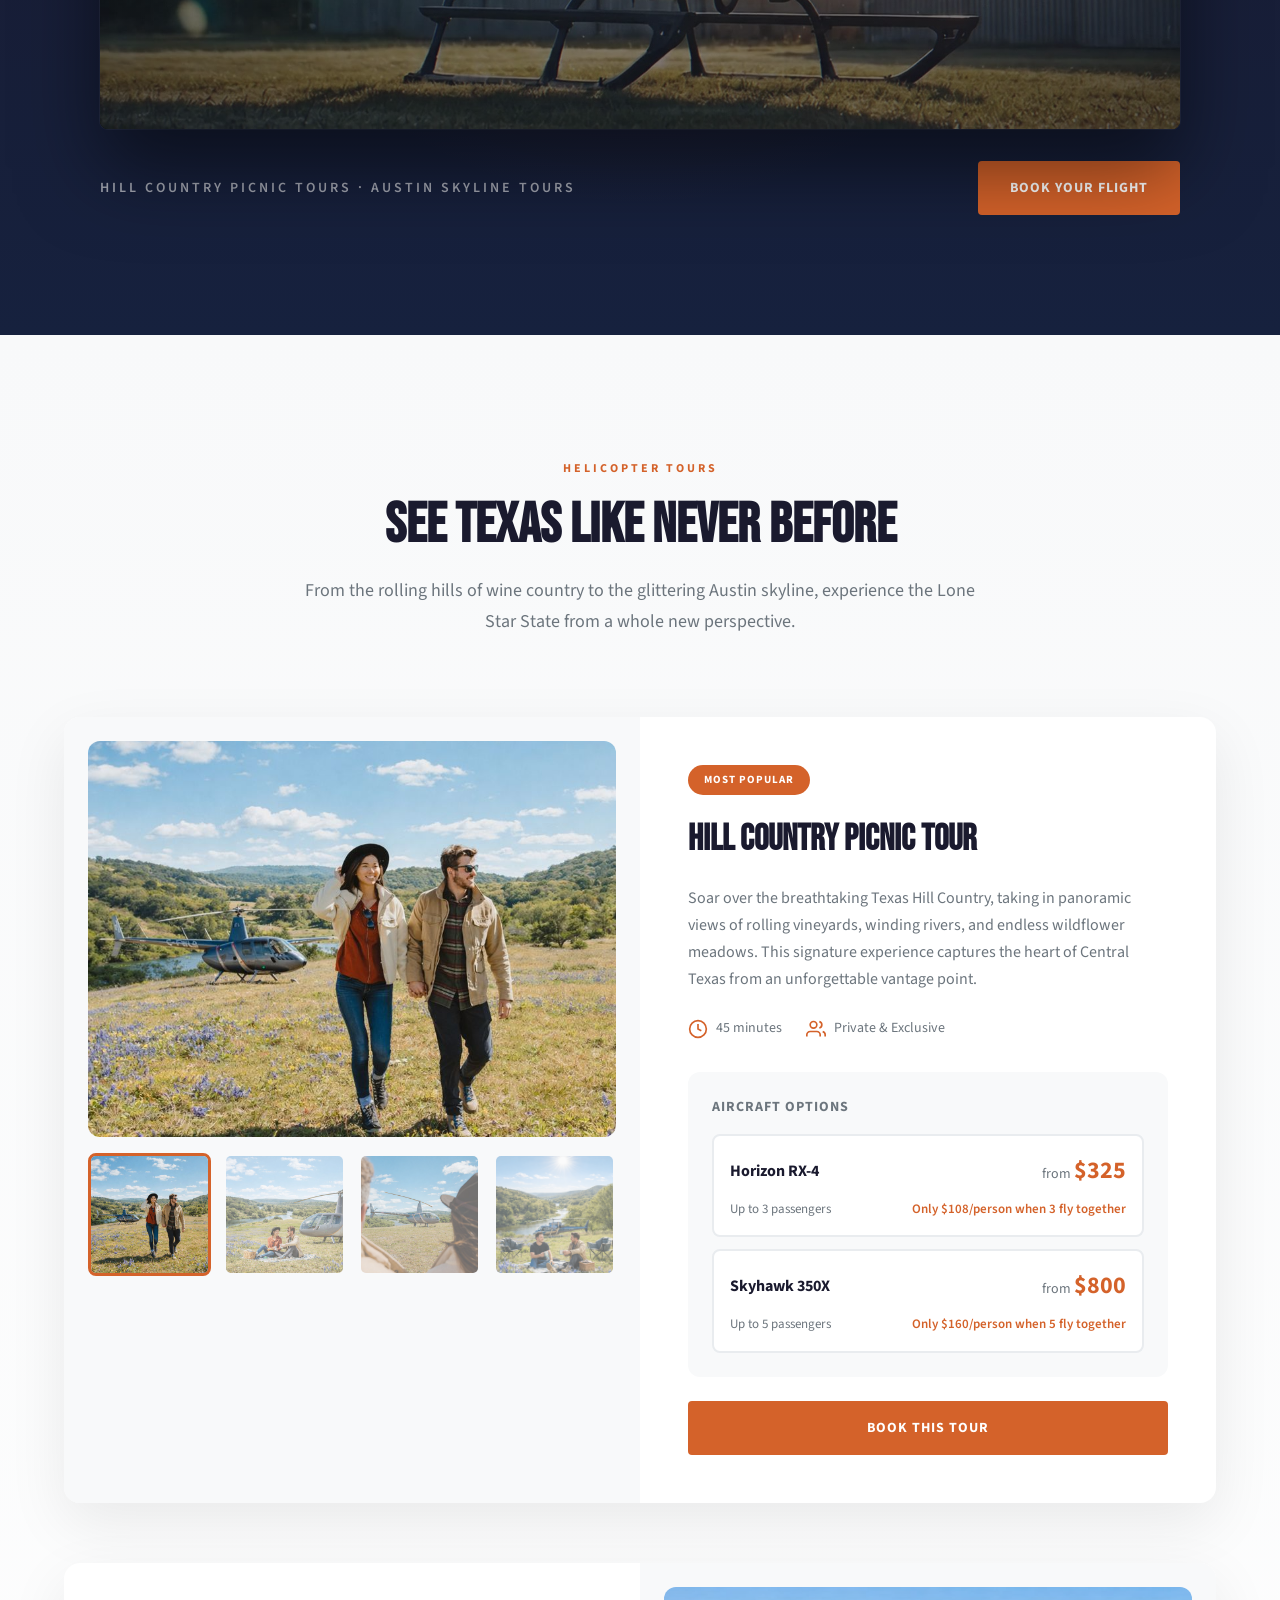
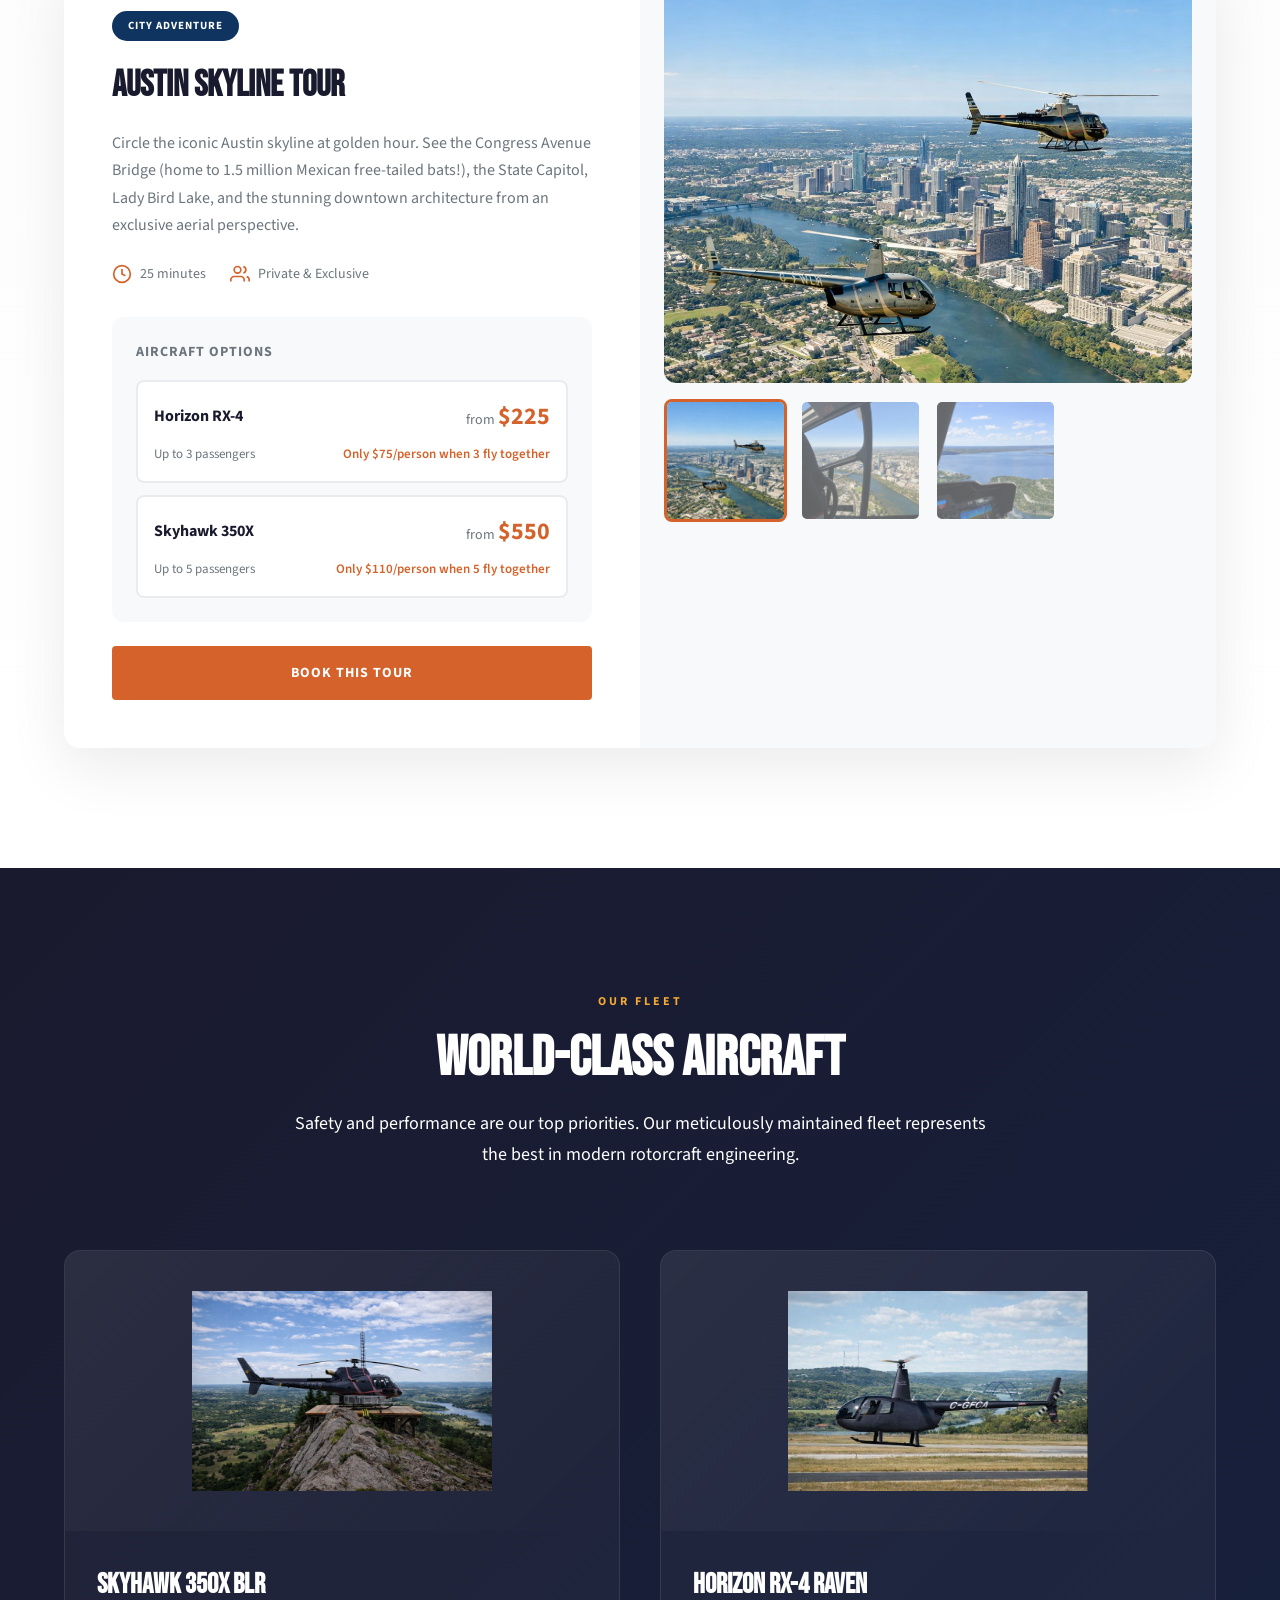
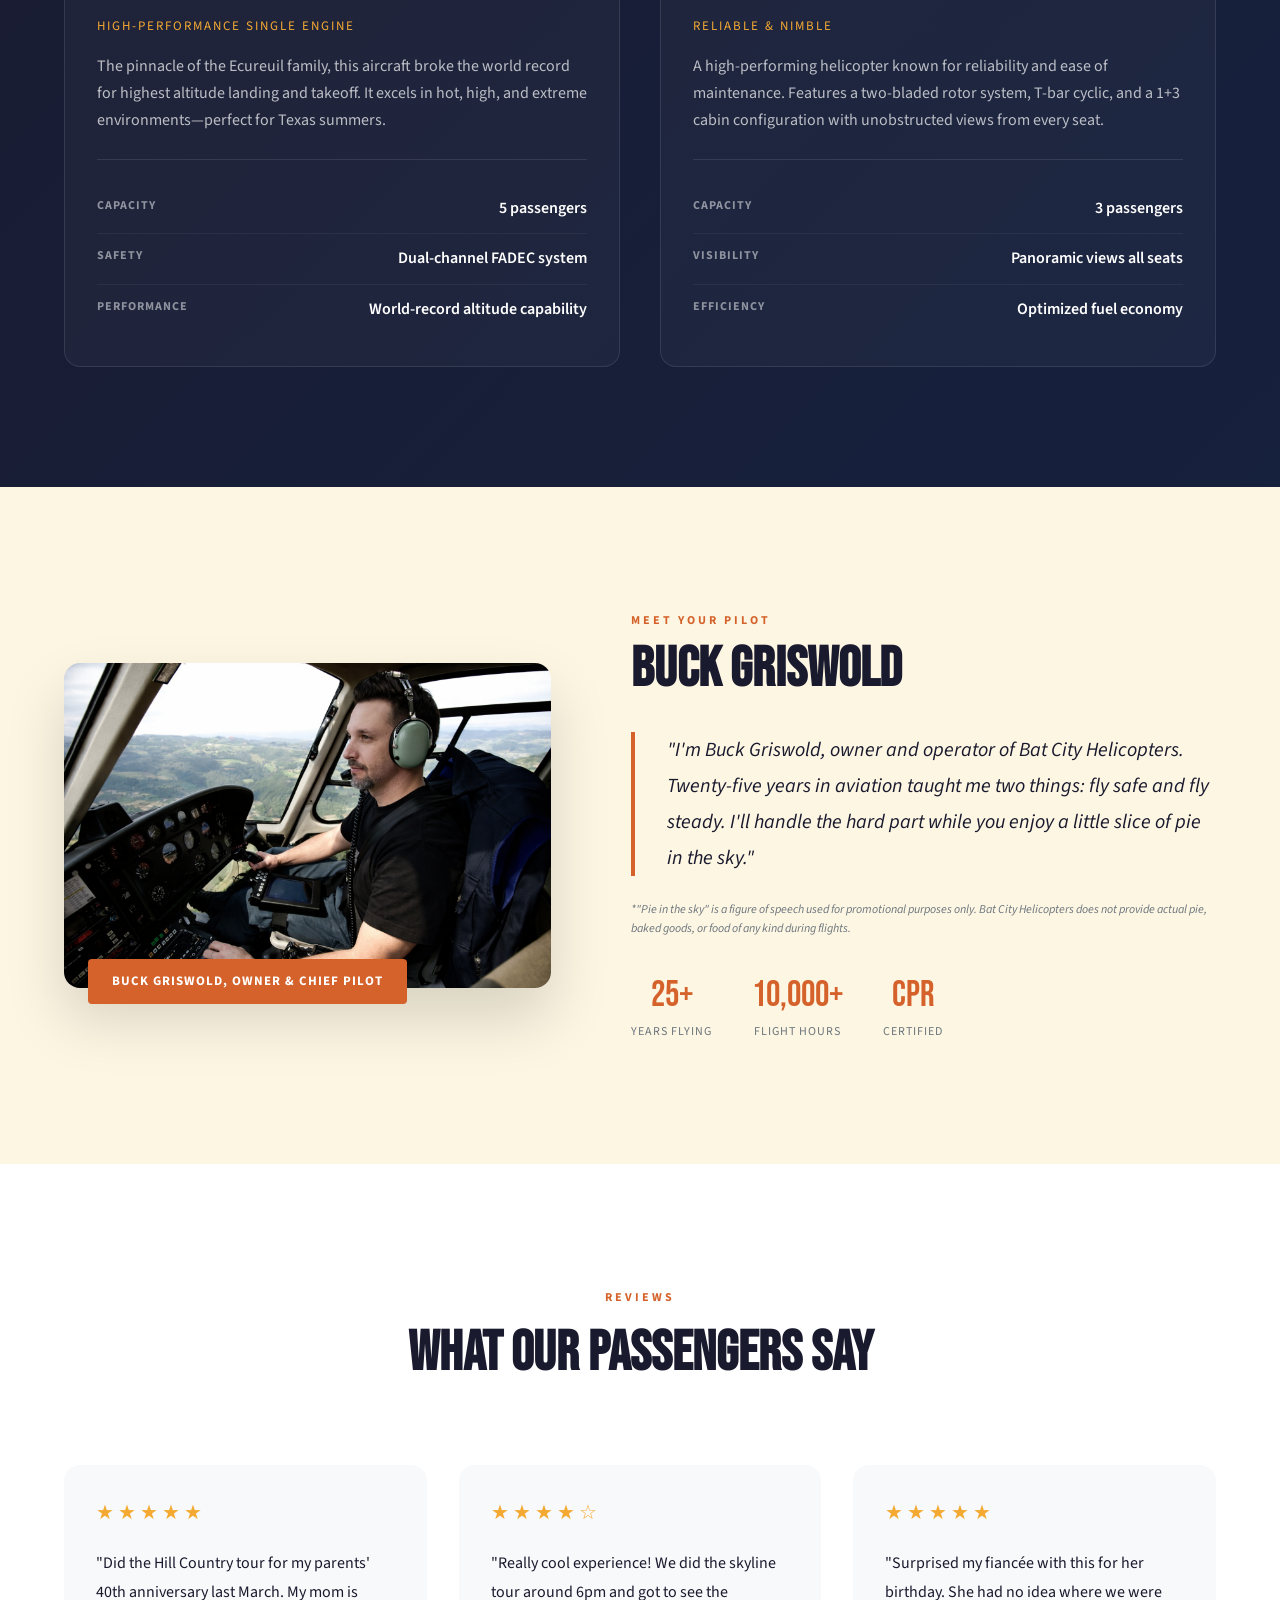
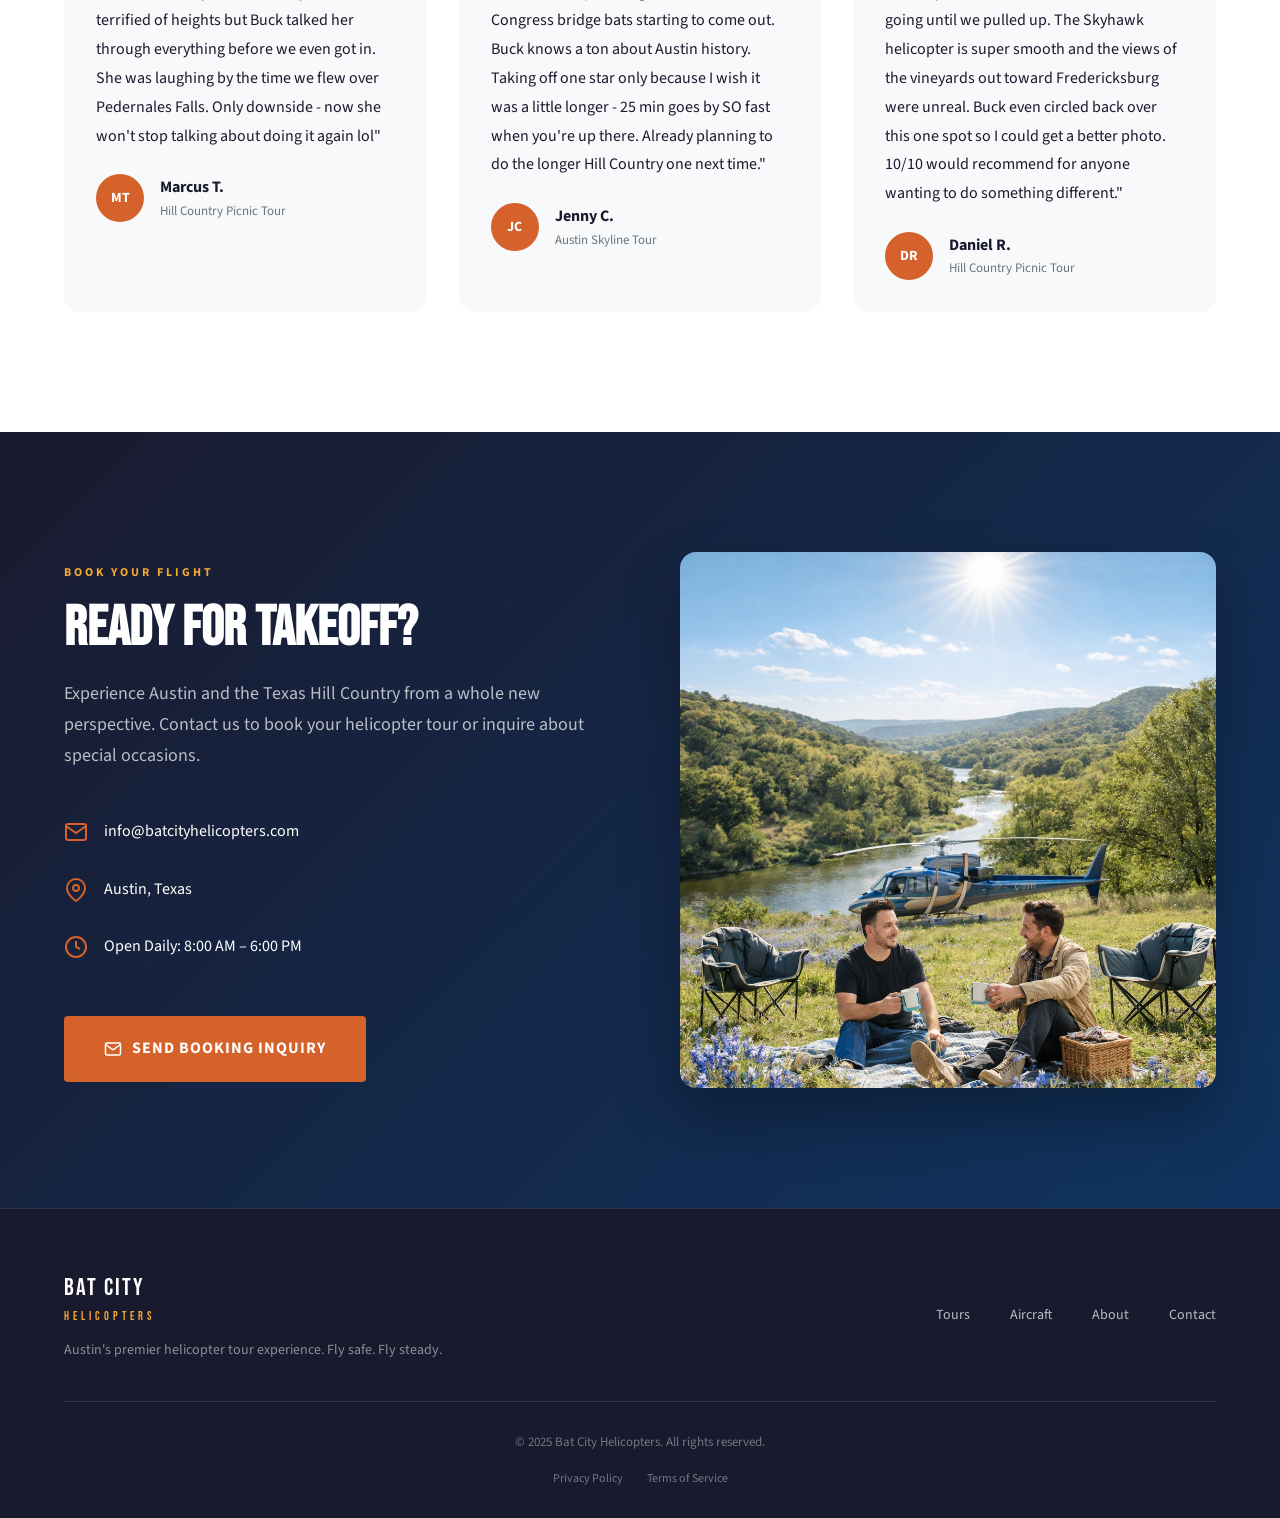
==== commit 91e6f25e: "Add commercial video section to homepage Adds the 60s "We Handle the Hard Part" spot below the stats" ====
--- a/index.html
+++ b/index.html
@@ -103,6 +103,7 @@
                 <span class="logo-heli">HELICOPTERS</span>
             </a>
             <div class="nav-links">
+                <a href="#watch">Watch</a>
                 <a href="#tours">Tours</a>
                 <a href="#aircraft">Aircraft</a>
                 <a href="#about">About</a>
@@ -131,7 +132,12 @@
             <p class="hero-subtitle">Unforgettable helicopter tours over the Texas Hill Country and Austin skyline</p>
             <div class="hero-cta">
                 <a href="#tours" class="btn btn-primary">Explore Tours</a>
-                <a href="#contact" class="btn btn-secondary">Book Your Flight</a>
+                <a href="#watch" class="btn btn-secondary">
+                    <svg viewBox="0 0 24 24" fill="currentColor" stroke="none">
+                        <path d="M8 5v14l11-7z"></path>
+                    </svg>
+                    Watch the Video
+                </a>
             </div>
         </div>
         <div class="hero-scroll">
@@ -158,6 +164,32 @@
             <div class="stat">
                 <span class="stat-number">100%</span>
                 <span class="stat-label">Safety Record</span>
+            </div>
+        </div>
+    </section>
+
+    <!-- Video Section -->
+    <section id="watch" class="film">
+        <div class="container">
+            <div class="film-frame">
+                <video class="film-video" preload="none" playsinline
+                       poster="assets/video/batcity-the-hard-part-poster.jpg"
+                       aria-label="Bat City Helicopters commercial: We Handle the Hard Part">
+                    <source src="assets/video/batcity-the-hard-part.mp4" type="video/mp4">
+                </video>
+                <button class="film-play" aria-label="Play the video">
+                    <span class="film-play-icon">
+                        <svg viewBox="0 0 24 24" fill="currentColor">
+                            <path d="M8 5v14l11-7z"></path>
+                        </svg>
+                    </span>
+                    <span class="film-play-label">Play Video <em>1:00</em></span>
+                </button>
+            </div>
+
+            <div class="film-footer">
+                <p>Hill Country Picnic Tours &middot; Austin Skyline Tours</p>
+                <a href="#contact" class="btn btn-primary">Book Your Flight</a>
             </div>
         </div>
     </section>
--- a/styles.css
+++ b/styles.css
@@ -469,6 +469,108 @@
     font-size: 18px;
     color: var(--color-gray-600);
     line-height: 1.7;
+}
+
+/* ===================================
+   FILM SECTION
+   =================================== */
+.film {
+    padding: 20px 0 var(--section-padding);
+    background:
+        radial-gradient(ellipse at 50% 0%, rgba(212, 98, 42, 0.18) 0%, transparent 60%),
+        linear-gradient(180deg, var(--color-dark) 0%, var(--color-dark-blue) 100%);
+}
+
+.film-frame {
+    position: relative;
+    max-width: 1080px;
+    margin: 0 auto;
+    aspect-ratio: 16 / 9;
+    border-radius: 8px;
+    overflow: hidden;
+    background: #000;
+    box-shadow: 0 40px 80px rgba(0, 0, 0, 0.5), 0 0 0 1px rgba(255, 255, 255, 0.06);
+}
+
+.film-video {
+    width: 100%;
+    height: 100%;
+    display: block;
+    object-fit: cover;
+}
+
+.film-play {
+    position: absolute;
+    inset: 0;
+    display: flex;
+    flex-direction: column;
+    align-items: center;
+    justify-content: center;
+    gap: 20px;
+    color: var(--color-white);
+    background: linear-gradient(180deg, rgba(26, 26, 46, 0.1) 0%, rgba(26, 26, 46, 0.55) 100%);
+    transition: background var(--transition-medium);
+}
+
+.film-play:hover {
+    background: linear-gradient(180deg, rgba(26, 26, 46, 0.05) 0%, rgba(26, 26, 46, 0.4) 100%);
+}
+
+.film-play-icon {
+    width: 96px;
+    height: 96px;
+    border-radius: 50%;
+    display: flex;
+    align-items: center;
+    justify-content: center;
+    background: var(--color-primary);
+    box-shadow: 0 0 0 10px rgba(212, 98, 42, 0.25), 0 20px 40px rgba(0, 0, 0, 0.35);
+    transition: transform var(--transition-fast), background var(--transition-fast);
+}
+
+.film-play-icon svg {
+    width: 40px;
+    height: 40px;
+    margin-left: 6px;
+}
+
+.film-play:hover .film-play-icon {
+    transform: scale(1.06);
+    background: var(--color-primary-dark);
+}
+
+.film-play-label {
+    font-family: var(--font-display);
+    font-size: 24px;
+    letter-spacing: 3px;
+}
+
+.film-play-label em {
+    font-style: normal;
+    color: var(--color-accent);
+    margin-left: 8px;
+}
+
+.film-frame.playing .film-play {
+    opacity: 0;
+    pointer-events: none;
+}
+
+.film-footer {
+    max-width: 1080px;
+    margin: 32px auto 0;
+    display: flex;
+    justify-content: space-between;
+    align-items: center;
+    gap: 24px;
+}
+
+.film-footer p {
+    font-size: 14px;
+    font-weight: 600;
+    text-transform: uppercase;
+    letter-spacing: 3px;
+    color: rgba(255, 255, 255, 0.6);
 }
 
 /* ===================================
@@ -1304,6 +1406,25 @@
         justify-content: center;
     }
     
+    .film-play-icon {
+        width: 72px;
+        height: 72px;
+    }
+    
+    .film-play-icon svg {
+        width: 30px;
+        height: 30px;
+    }
+    
+    .film-play-label {
+        font-size: 18px;
+    }
+    
+    .film-footer {
+        flex-direction: column;
+        text-align: center;
+    }
+    
     .footer-content {
         flex-direction: column;
         gap: 30px;
@@ -1329,6 +1450,27 @@
         grid-template-columns: 1fr;
     }
     
+    .film-play {
+        gap: 10px;
+    }
+    
+    .film-play-icon {
+        width: 56px;
+        height: 56px;
+        box-shadow: 0 0 0 6px rgba(212, 98, 42, 0.25), 0 10px 20px rgba(0, 0, 0, 0.35);
+    }
+    
+    .film-play-icon svg {
+        width: 24px;
+        height: 24px;
+        margin-left: 4px;
+    }
+    
+    .film-play-label {
+        font-size: 15px;
+        letter-spacing: 2px;
+    }
+    
     .tour-gallery-thumbs {
         grid-template-columns: repeat(4, 1fr);
         gap: 8px;
